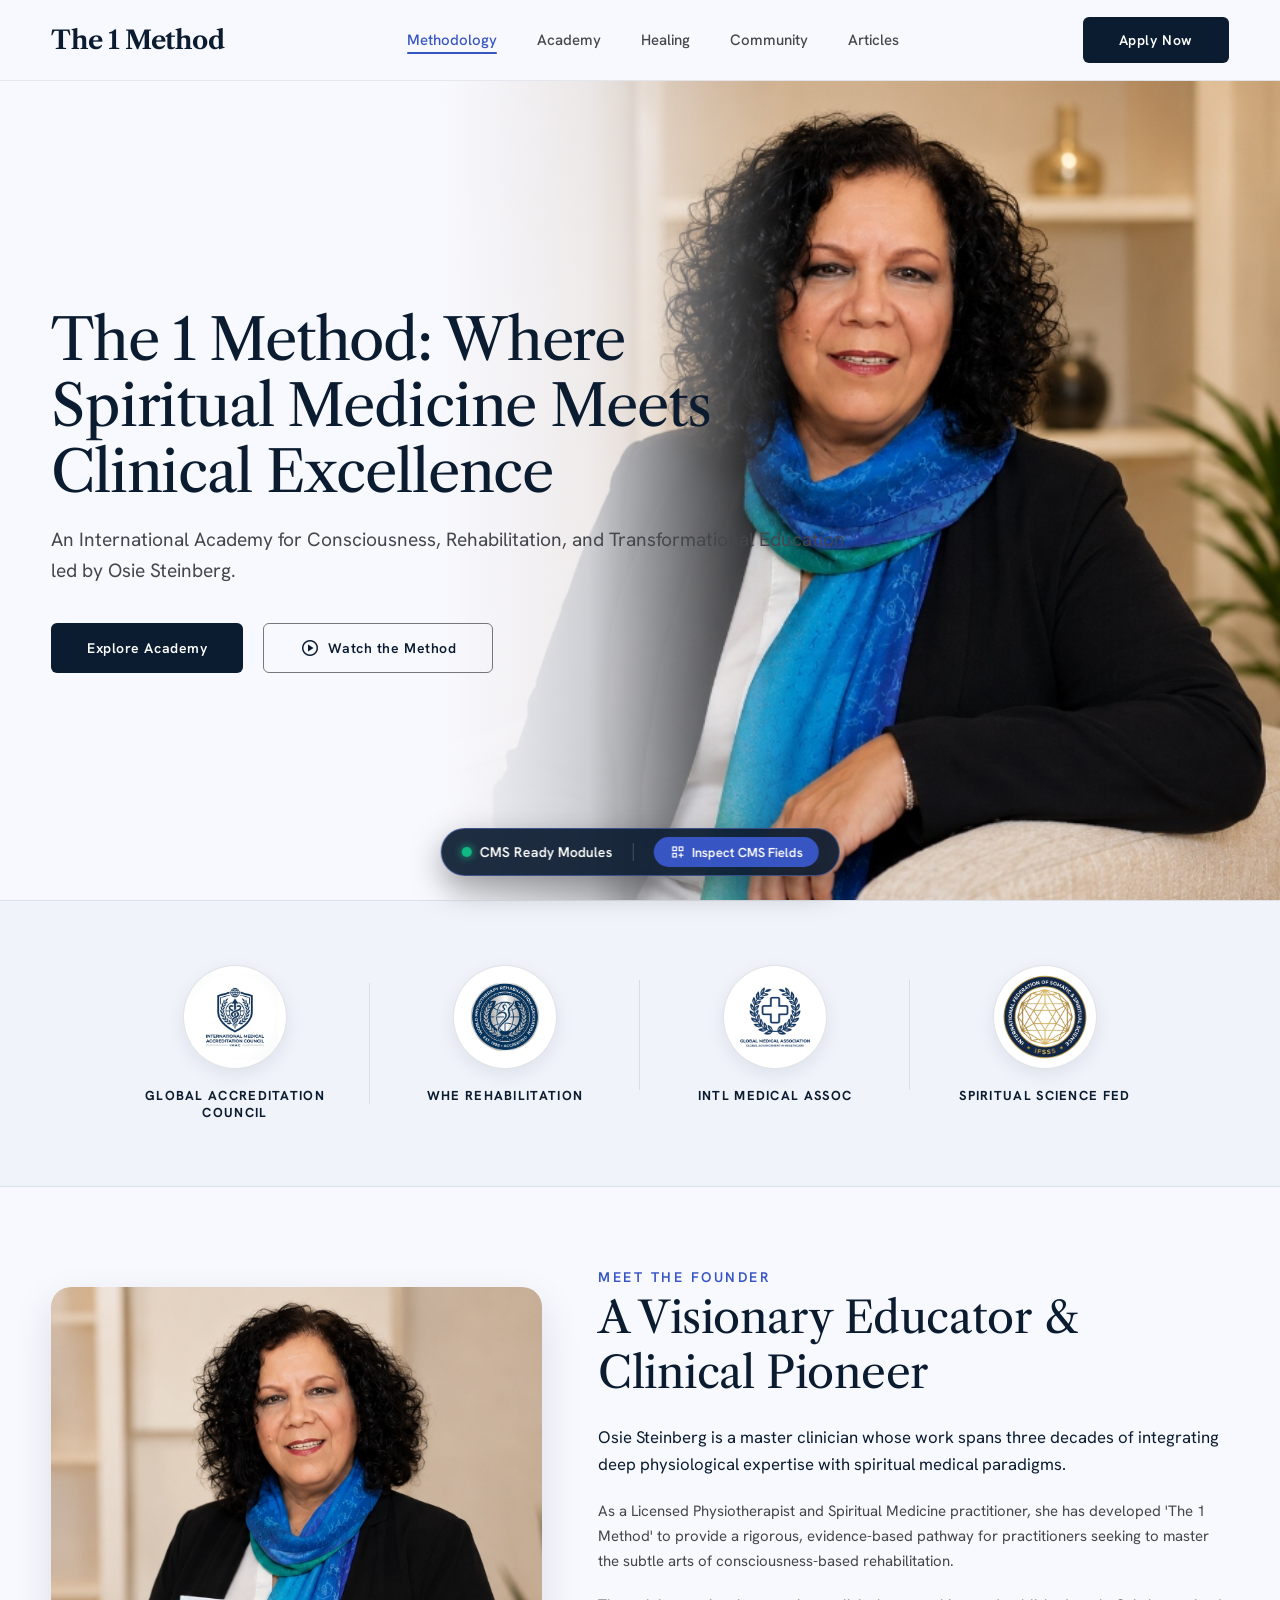
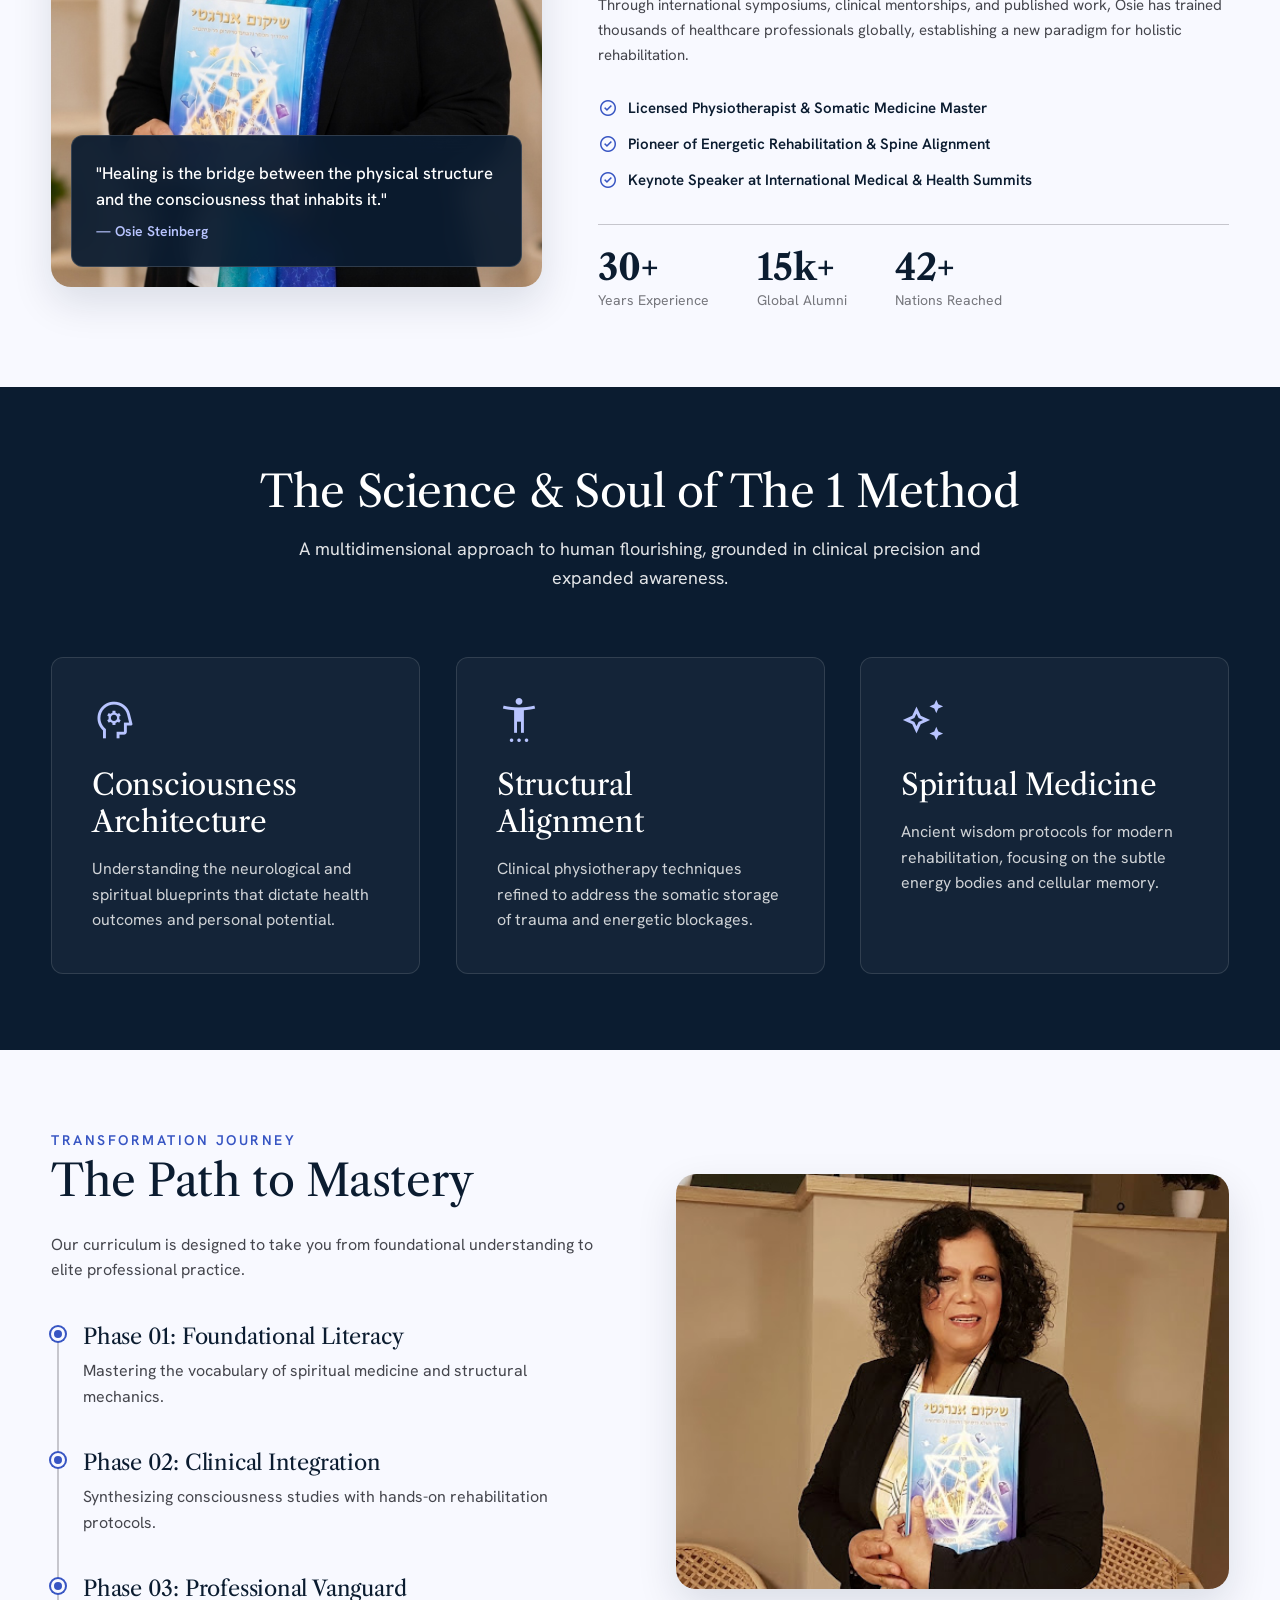
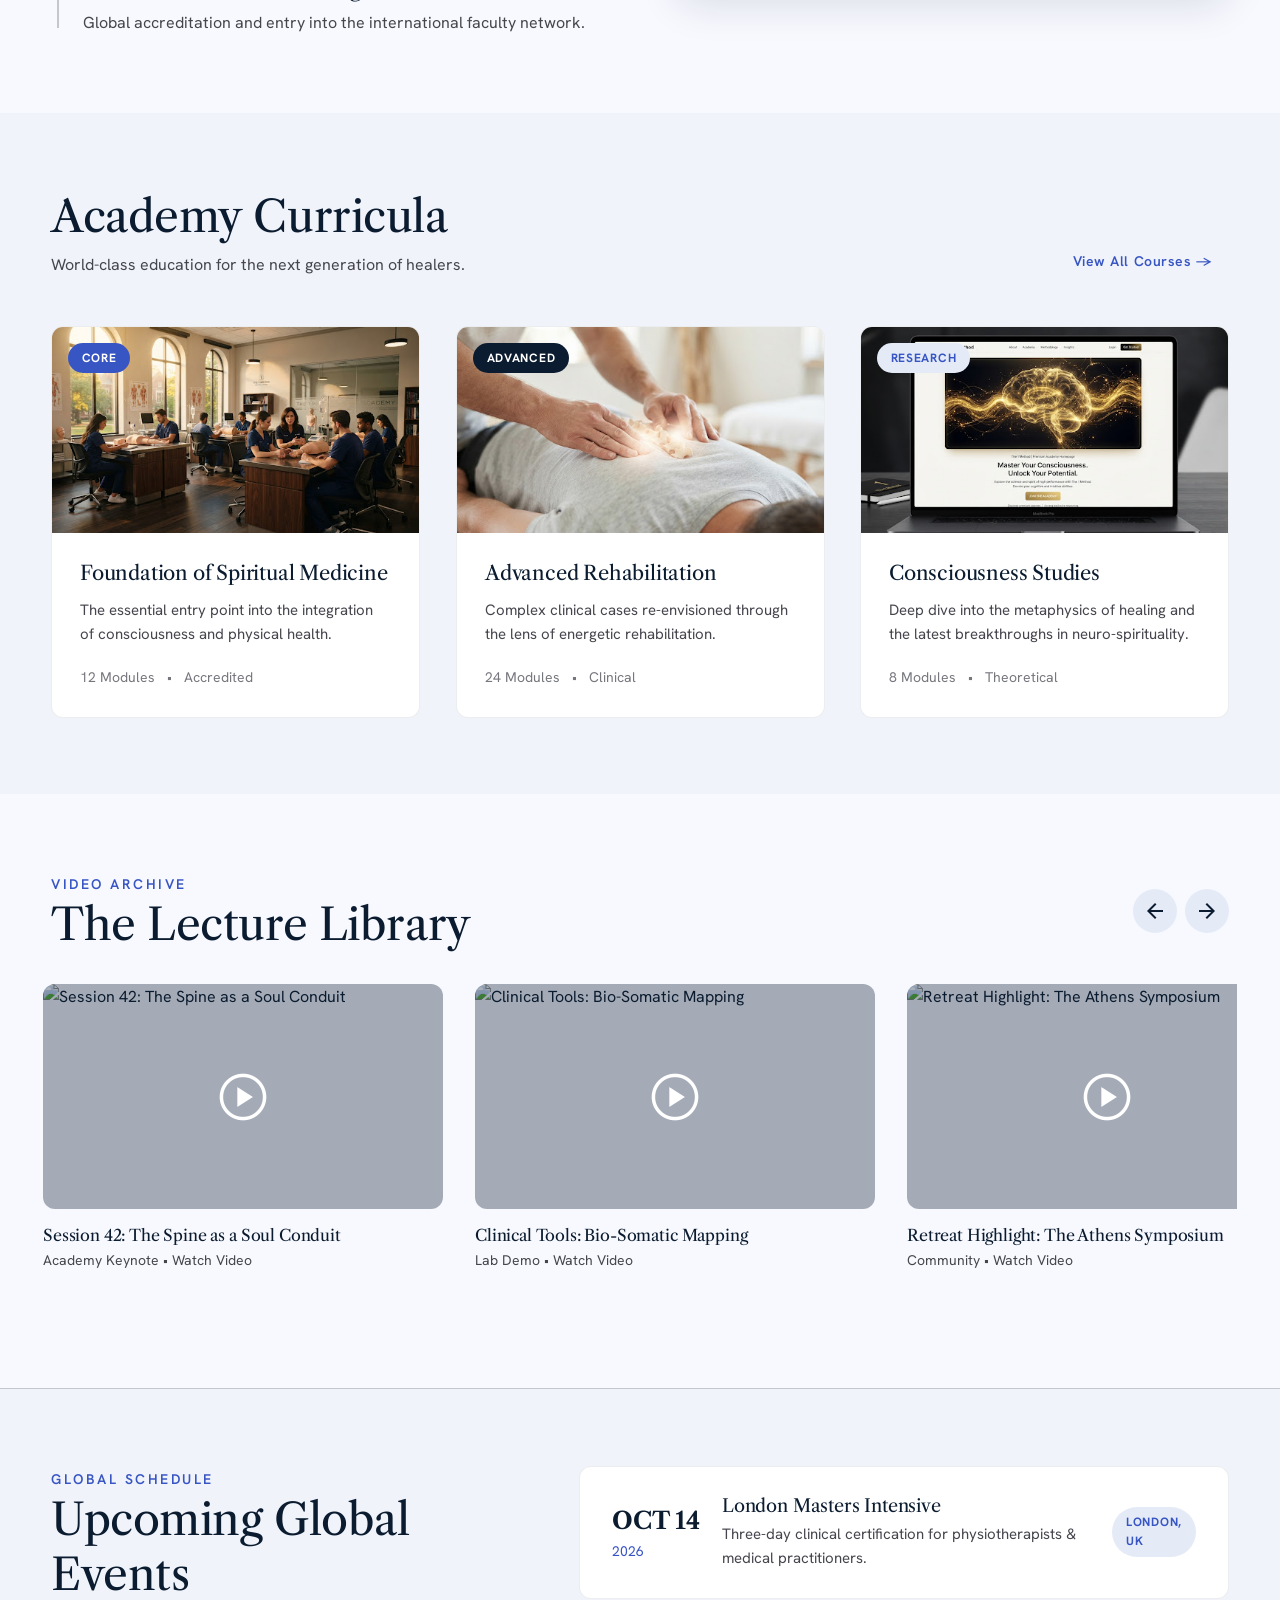
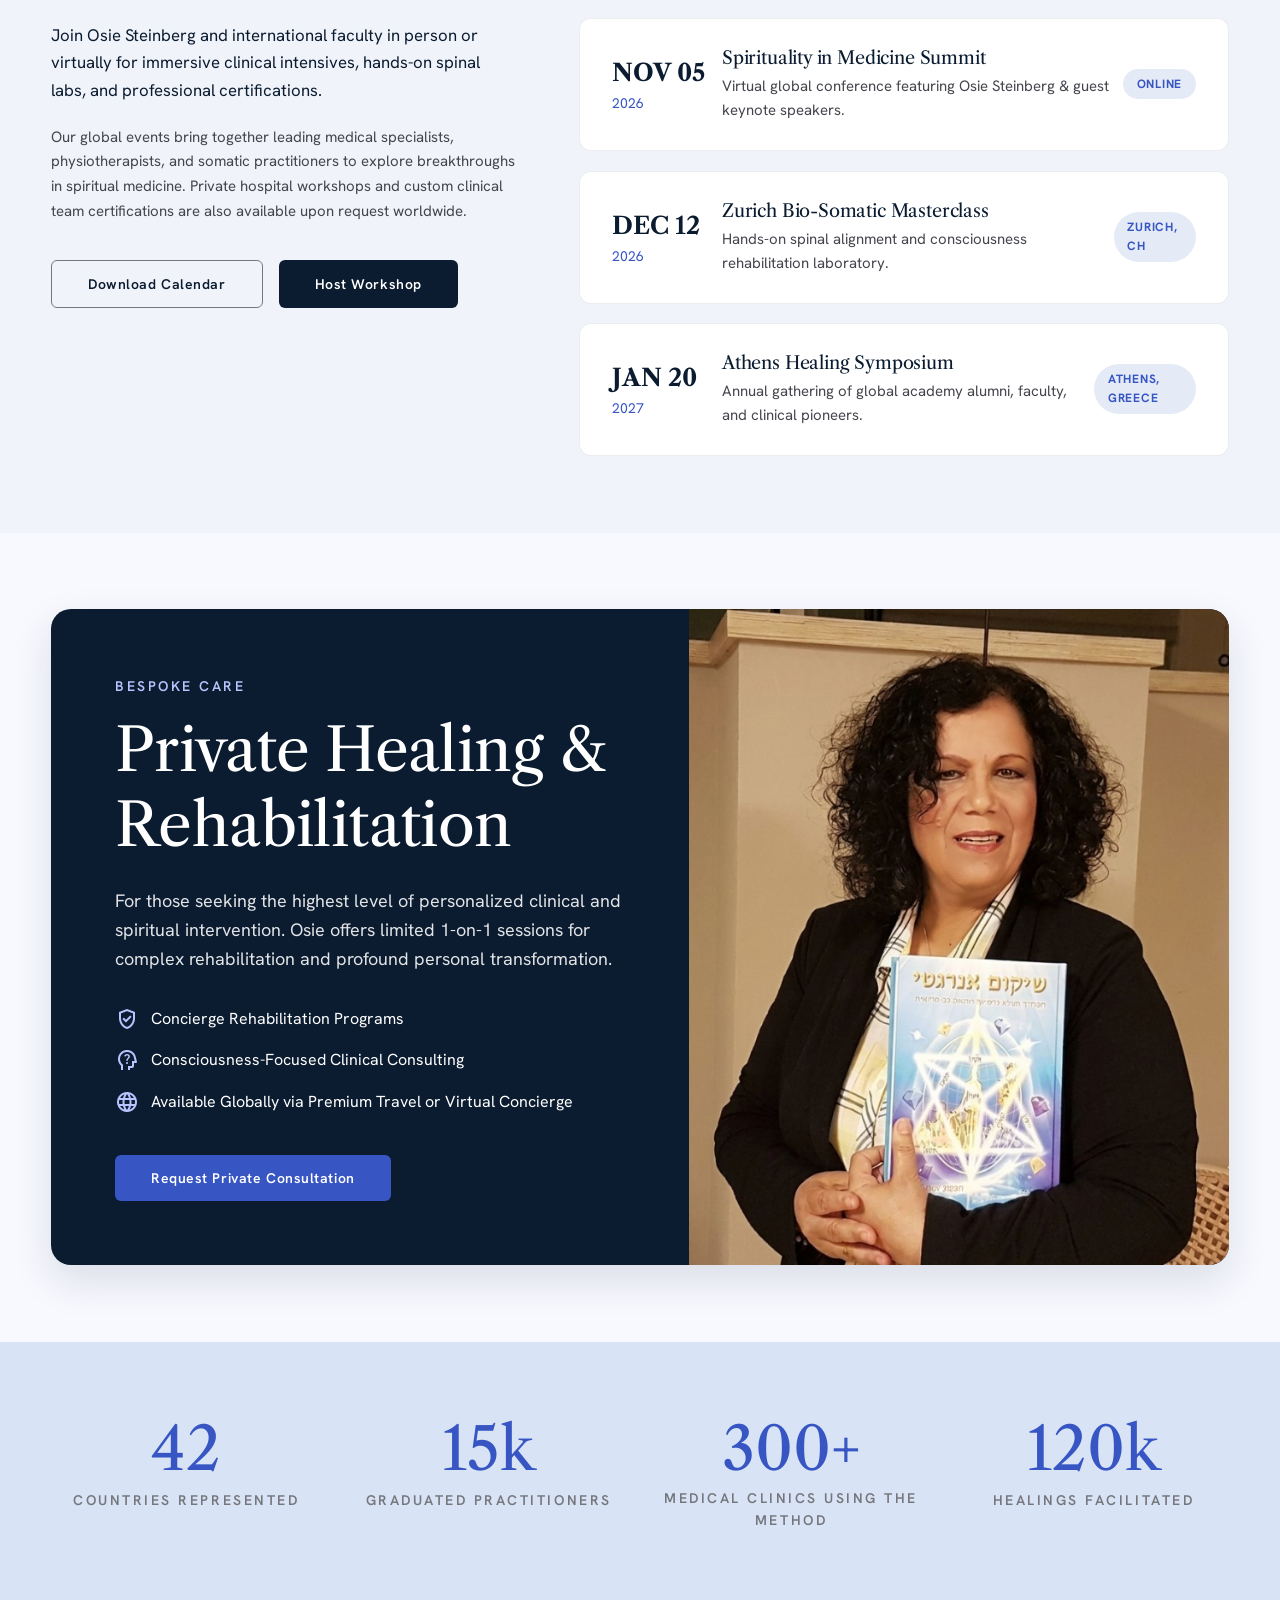
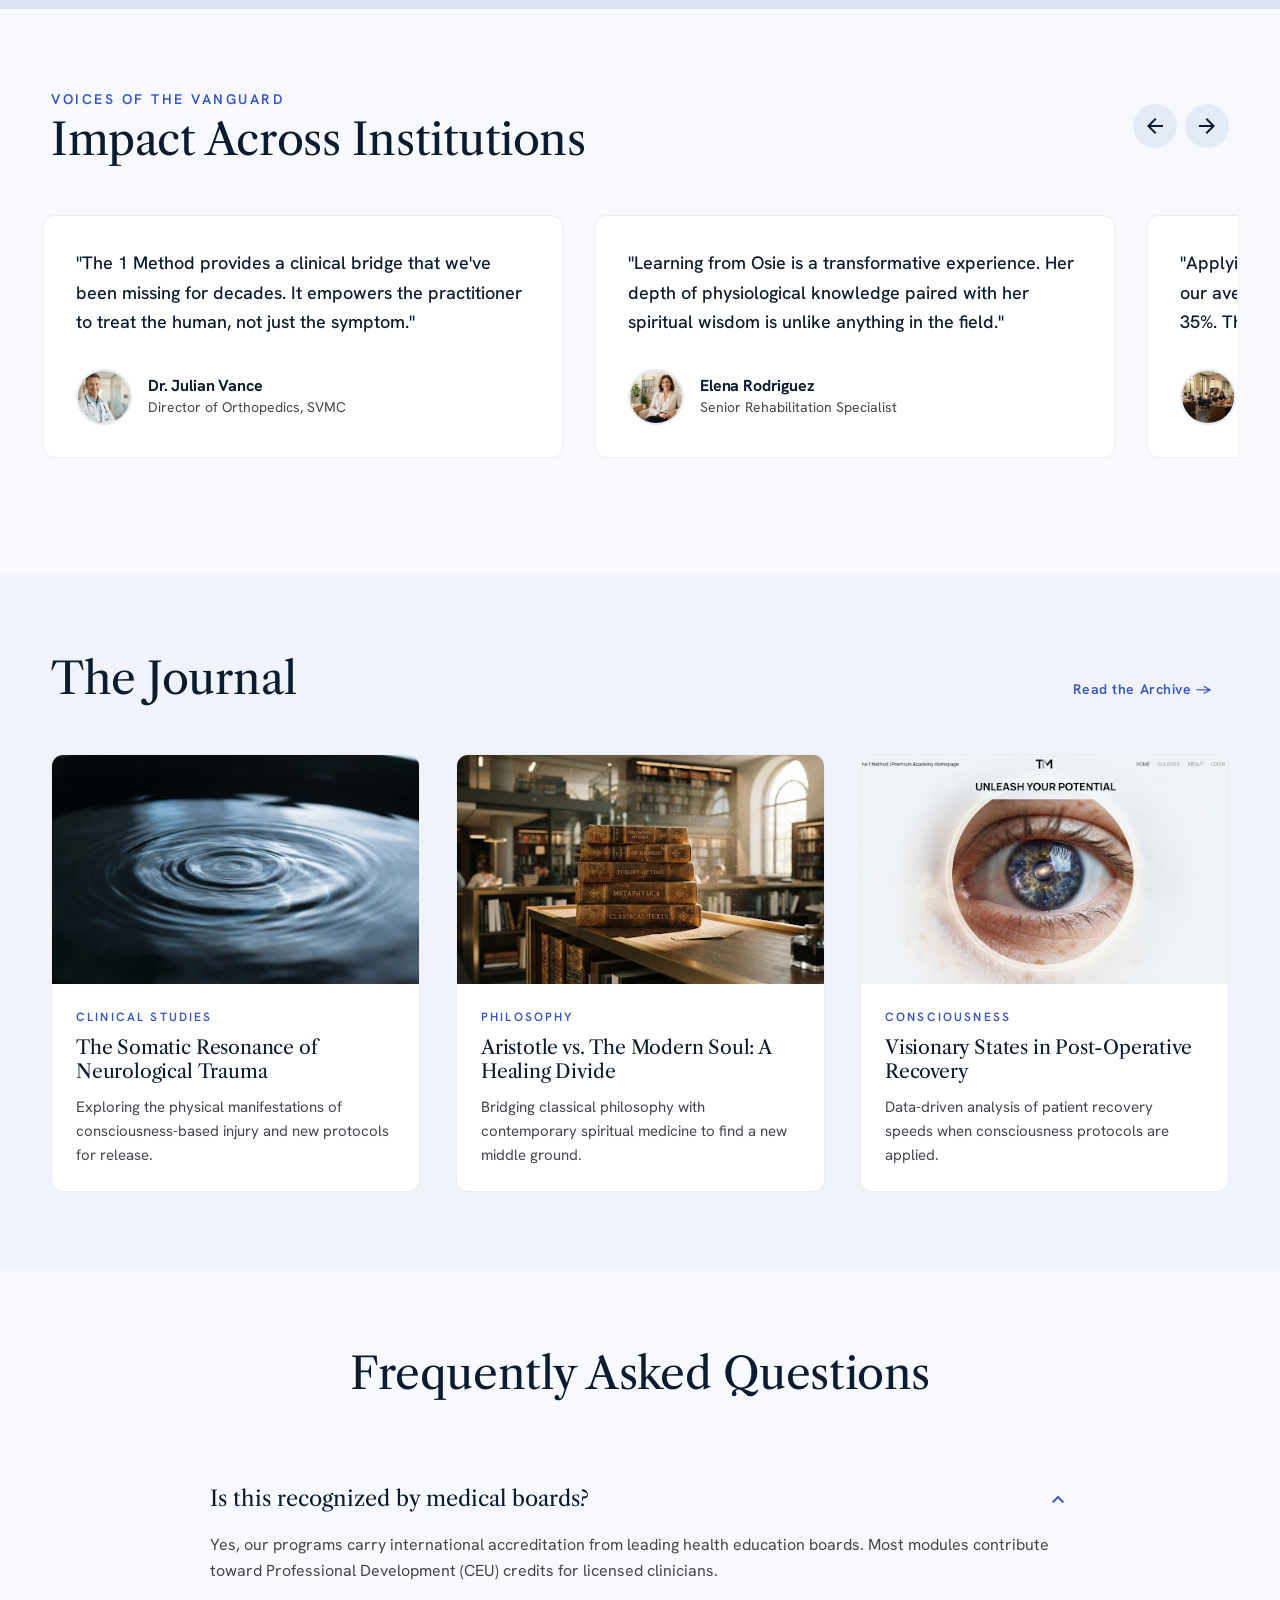
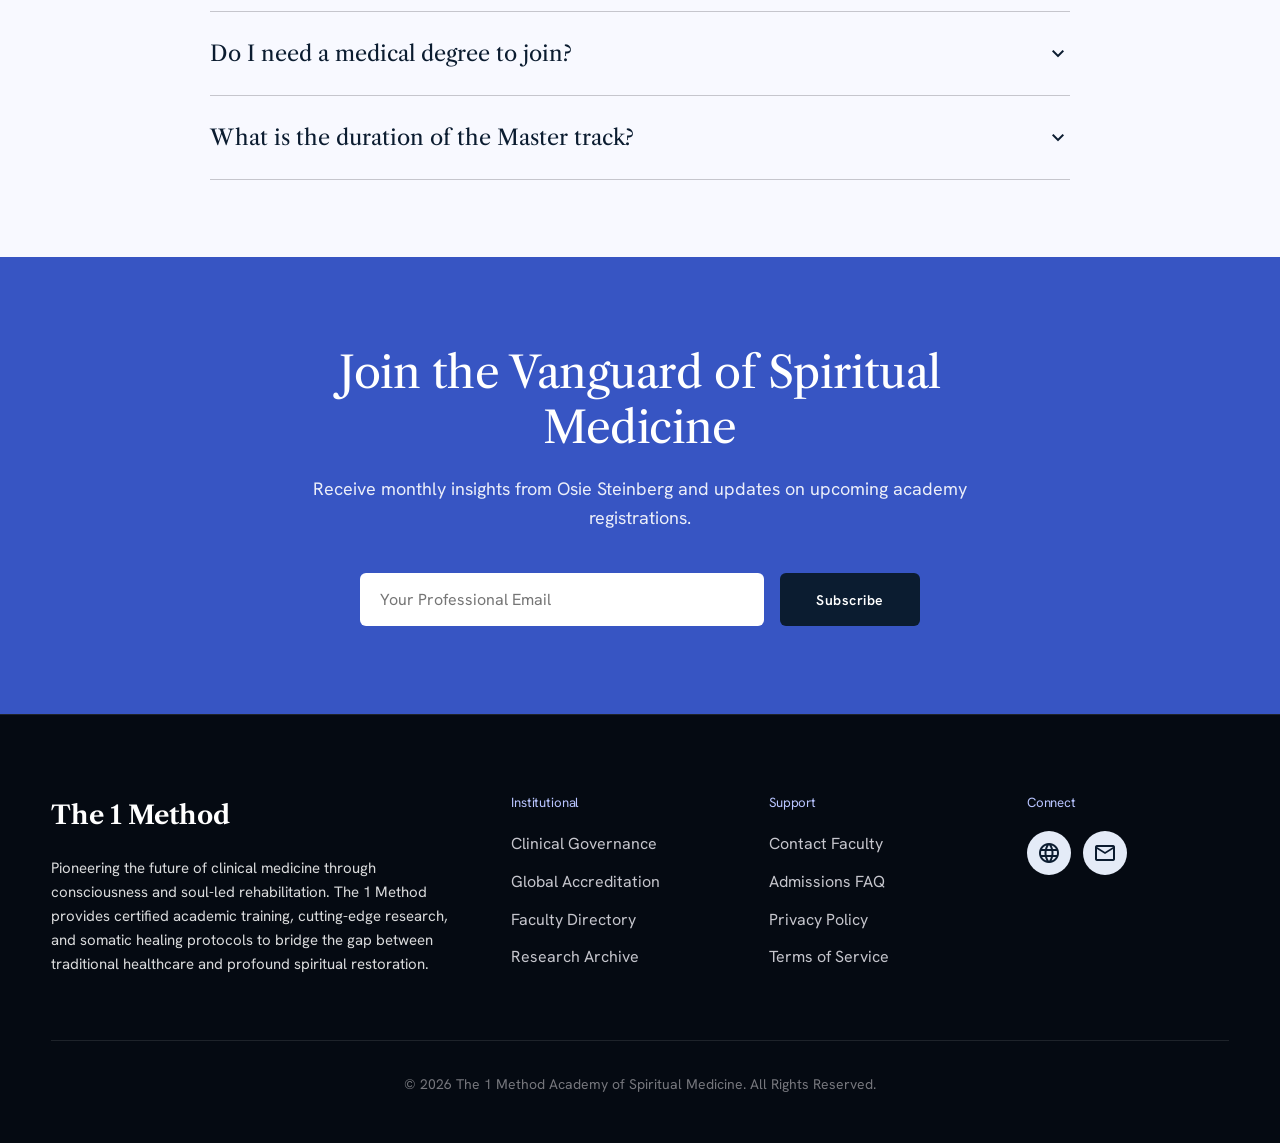
==== index.html @ 6f8702a2 "feat: implement cms inspector, modular navigation, modal interactions, and project-wide asset archit" ====
<!DOCTYPE html>
<html lang="en">
<head>
  <meta charset="UTF-8">
  <meta name="viewport" content="width=device-width, initial-scale=1.0">
  <title>The 1 Method | Academy of Spiritual Medicine</title>
  <meta name="description" content="An International Academy for Consciousness, Rehabilitation, and Transformational Education led by Osie Steinberg. Integrating spiritual medicine with clinical physiotherapy.">
  <meta name="keywords" content="Spiritual Medicine, Physiotherapy, Rehabilitation, Consciousness, Osie Steinberg, Clinical Education">

  <!-- Google Fonts & Premium Outline Icons -->
  <link rel="preconnect" href="https://fonts.googleapis.com">
  <link rel="preconnect" href="https://fonts.gstatic.com" crossorigin>
  <link href="https://fonts.googleapis.com/css2?family=Hanken+Grotesk:ital,wght@0,300..700;1,300..700&family=Libre+Caslon+Text:ital,wght@0,400;0,700;1,400&display=swap" rel="stylesheet">
  <link href="https://fonts.googleapis.com/css2?family=Material+Symbols+Outlined:wght,FILL@100..700,0..1&display=swap" rel="stylesheet">

  <!-- Custom Stylesheets -->
  <link rel="stylesheet" href="css/variables.css">
  <link rel="stylesheet" href="css/base.css">
  <link rel="stylesheet" href="css/components.css">
  <link rel="stylesheet" href="css/sections.css">
  <link rel="stylesheet" href="css/cms-inspector.css">
</head>
<body>

  <!-- ==========================================
       CMS MODULE 01: TOP NAVIGATION HEADER
  =========================================== -->
  <header data-cms-section="top-nav" class="navbar">
    <div class="container navbar-inner">
      <a href="#" class="nav-brand" data-cms-field="brand_name">The 1 Method</a>

      <ul class="nav-menu">
        <li><a href="#methodology" class="nav-link active" data-cms-field="menu_item_1">Methodology</a></li>
        <li><a href="#academy" class="nav-link" data-cms-field="menu_item_2">Academy</a></li>
        <li><a href="#healing" class="nav-link" data-cms-field="menu_item_3">Healing</a></li>
        <li><a href="#community" class="nav-link" data-cms-field="menu_item_4">Community</a></li>
        <li><a href="#journal" class="nav-link" data-cms-field="menu_item_5">Articles</a></li>
      </ul>

      <div class="nav-actions">
        <button class="btn btn-primary" data-open-modal="modal-apply" data-cms-field="nav_cta">Apply Now</button>
        <button class="mobile-toggle btn-icon" aria-label="Open Menu">
          <span class="material-symbols-outlined">menu</span>
        </button>
      </div>
    </div>
  </header>

  <!-- Mobile Navigation Drawer -->
  <div class="drawer-overlay"></div>
  <aside class="mobile-drawer">
    <div style="display:flex; justify-content:space-between; align-items:center; margin-bottom: 2rem;">
      <span class="nav-brand">The 1 Method</span>
      <button class="drawer-close btn-icon" aria-label="Close Drawer"><span class="material-symbols-outlined">close</span></button>
    </div>
    <ul style="list-style:none; display:flex; flex-direction:column; gap: 1.5rem; margin-bottom: 2rem;">
      <li><a href="#methodology" class="nav-link">Methodology</a></li>
      <li><a href="#academy" class="nav-link">Academy</a></li>
      <li><a href="#healing" class="nav-link">Healing</a></li>
      <li><a href="#community" class="nav-link">Community</a></li>
      <li><a href="#journal" class="nav-link">Articles</a></li>
    </ul>
    <button class="btn btn-primary" data-open-modal="modal-apply" style="width:100%;">Apply Now</button>
  </aside>


  <!-- ==========================================
       CMS MODULE 02: HERO SECTION
  =========================================== -->
  <section data-cms-section="hero" class="hero-section">
    <div class="hero-bg">
      <img src="assets/images/hero-bg.jpg" alt="Osie Steinberg - Founder of The 1 Method" data-cms-field="hero_image">
      <div class="hero-overlay"></div>
    </div>

    <div class="container">
      <div class="hero-content">
        <h1 class="hero-title reveal" data-cms-field="hero_headline">The 1 Method: Where Spiritual Medicine Meets Clinical Excellence</h1>
        <p class="hero-subtitle reveal delay-100" data-cms-field="hero_subheadline">An International Academy for Consciousness, Rehabilitation, and Transformational Education led by Osie Steinberg.</p>
        
        <div class="hero-actions reveal delay-200">
          <a href="#academy" class="btn btn-primary" data-cms-field="hero_cta_primary">Explore Academy</a>
          <button class="btn btn-outline" data-open-modal="modal-video" data-video-id="qUlAZJArxrw" data-video-title="The 1 Method Overview Film" data-cms-field="hero_cta_secondary">
            <span class="material-symbols-outlined" style="font-size: 20px;">play_circle</span> Watch the Method
          </button>
        </div>
      </div>
    </div>
  </section>


  <!-- ==========================================
       CMS MODULE 03: TRUST BAR (COMPACT & BOLD LOGOS)
  =========================================== -->
  <section data-cms-section="trust-bar" class="trust-bar">
    <div class="container trust-container">
      <div class="trust-grid">
        <div class="trust-item reveal">
          <div class="trust-logo-box">
            <img src="assets/images/logo-global-accreditation.png" alt="Global Accreditation Council Logo" data-cms-field="trust_logo_1">
          </div>
          <span class="trust-label" data-cms-field="trust_label_1">GLOBAL ACCREDITATION COUNCIL</span>
        </div>

        <div class="trust-item reveal delay-100">
          <div class="trust-logo-box">
            <img src="assets/images/logo-world-health.png" alt="WHE Rehabilitation Federation Logo" data-cms-field="trust_logo_2">
          </div>
          <span class="trust-label" data-cms-field="trust_label_2">WHE REHABILITATION</span>
        </div>

        <div class="trust-item reveal delay-200">
          <div class="trust-logo-box">
            <img src="assets/images/logo-medical-association.png" alt="International Medical Association Logo" data-cms-field="trust_logo_3">
          </div>
          <span class="trust-label" data-cms-field="trust_label_3">INTL MEDICAL ASSOC</span>
        </div>

        <div class="trust-item reveal delay-300">
          <div class="trust-logo-box">
            <img src="assets/images/logo-spiritual-science.png" alt="Spiritual Science Federation Logo" data-cms-field="trust_logo_4">
          </div>
          <span class="trust-label" data-cms-field="trust_label_4">SPIRITUAL SCIENCE FED</span>
        </div>
      </div>
    </div>
  </section>


  <!-- ==========================================
       CMS MODULE 04: THE FOUNDER SECTION (FULL WIDTH & BALANCED GAP)
  =========================================== -->
  <section data-cms-section="founder" id="founder" class="section">
    <div class="container">
      <div class="founder-grid">
        <div class="founder-img-wrapper reveal">
          <img src="assets/images/founder-osie.jpg" alt="Osie Steinberg - Master Clinician and Founder" data-cms-field="founder_image">
          <div class="founder-quote-box">
            <p class="founder-quote" data-cms-field="founder_quote">"Healing is the bridge between the physical structure and the consciousness that inhabits it."</p>
            <p class="founder-quote-author" data-cms-field="founder_quote_author">— Osie Steinberg</p>
          </div>
        </div>

        <div class="reveal delay-100">
          <span class="label-uppercase mb-3" data-cms-field="founder_tag">Meet the Founder</span>
          <h2 style="margin-bottom: 1.5rem;" data-cms-field="founder_headline">A Visionary Educator & Clinical Pioneer</h2>
          
          <div style="display:flex; flex-direction:column; gap: 1.25rem; margin-bottom: 1.75rem;">
            <p data-cms-field="founder_bio_1" style="font-size: 1.05rem; line-height: 1.65; color: var(--color-on-surface);">Osie Steinberg is a master clinician whose work spans three decades of integrating deep physiological expertise with spiritual medical paradigms.</p>
            <p data-cms-field="founder_bio_2" style="font-size: 0.9375rem; line-height: 1.65; color: var(--color-on-surface-variant);">As a Licensed Physiotherapist and Spiritual Medicine practitioner, she has developed 'The 1 Method' to provide a rigorous, evidence-based pathway for practitioners seeking to master the subtle arts of consciousness-based rehabilitation.</p>
            <p data-cms-field="founder_bio_3" style="font-size: 0.9375rem; line-height: 1.65; color: var(--color-on-surface-variant);">Through international symposiums, clinical mentorships, and published work, Osie has trained thousands of healthcare professionals globally, establishing a new paradigm for holistic rehabilitation.</p>
          </div>

          <ul style="list-style: none; display: flex; flex-direction: column; gap: 0.75rem; margin-bottom: 2rem; padding: 0;">
            <li style="display: flex; align-items: center; gap: 0.6rem; font-weight: 600; font-size: 0.9375rem; color: var(--color-on-surface);">
              <span class="material-symbols-outlined" style="color: var(--color-secondary); font-size: 20px;">check_circle</span>
              <span data-cms-field="cred_1">Licensed Physiotherapist & Somatic Medicine Master</span>
            </li>
            <li style="display: flex; align-items: center; gap: 0.6rem; font-weight: 600; font-size: 0.9375rem; color: var(--color-on-surface);">
              <span class="material-symbols-outlined" style="color: var(--color-secondary); font-size: 20px;">check_circle</span>
              <span data-cms-field="cred_2">Pioneer of Energetic Rehabilitation & Spine Alignment</span>
            </li>
            <li style="display: flex; align-items: center; gap: 0.6rem; font-weight: 600; font-size: 0.9375rem; color: var(--color-on-surface);">
              <span class="material-symbols-outlined" style="color: var(--color-secondary); font-size: 20px;">check_circle</span>
              <span data-cms-field="cred_3">Keynote Speaker at International Medical & Health Summits</span>
            </li>
          </ul>

          <div class="founder-stats">
            <div>
              <div class="stat-num" data-cms-field="founder_stat_1_val">30+</div>
              <div class="stat-label" data-cms-field="founder_stat_1_lbl">Years Experience</div>
            </div>
            <div>
              <div class="stat-num" data-cms-field="founder_stat_2_val">15k+</div>
              <div class="stat-label" data-cms-field="founder_stat_2_lbl">Global Alumni</div>
            </div>
            <div>
              <div class="stat-num" data-cms-field="founder_stat_3_val">42+</div>
              <div class="stat-label" data-cms-field="founder_stat_3_lbl">Nations Reached</div>
            </div>
          </div>
        </div>
      </div>
    </div>
  </section>


  <!-- ==========================================
       CMS MODULE 05: METHODOLOGY BENTO GRID
  =========================================== -->
  <section data-cms-section="methodology-bento" id="methodology" class="section bento-section">
    <div class="container">
      <div class="text-center bento-header reveal">
        <h2 data-cms-field="bento_headline">The Science & Soul of The 1 Method</h2>
        <p style="margin-top: 1rem;" data-cms-field="bento_subheadline">A multidimensional approach to human flourishing, grounded in clinical precision and expanded awareness.</p>
      </div>

      <div class="bento-grid">
        <div class="bento-card reveal delay-100">
          <span class="material-symbols-outlined bento-icon">psychology</span>
          <h3 data-cms-field="bento_card_1_title">Consciousness Architecture</h3>
          <p data-cms-field="bento_card_1_desc">Understanding the neurological and spiritual blueprints that dictate health outcomes and personal potential.</p>
        </div>

        <div class="bento-card reveal delay-200">
          <span class="material-symbols-outlined bento-icon">settings_accessibility</span>
          <h3 data-cms-field="bento_card_2_title">Structural Alignment</h3>
          <p data-cms-field="bento_card_2_desc">Clinical physiotherapy techniques refined to address the somatic storage of trauma and energetic blockages.</p>
        </div>

        <div class="bento-card reveal delay-300">
          <span class="material-symbols-outlined bento-icon">auto_awesome</span>
          <h3 data-cms-field="bento_card_3_title">Spiritual Medicine</h3>
          <p data-cms-field="bento_card_3_desc">Ancient wisdom protocols for modern rehabilitation, focusing on the subtle energy bodies and cellular memory.</p>
        </div>
      </div>
    </div>
  </section>


  <!-- ==========================================
       CMS MODULE 06: TRANSFORMATION JOURNEY
  =========================================== -->
  <section data-cms-section="transformation-path" class="section">
    <div class="container">
      <div class="timeline-grid">
        <div class="reveal">
          <span class="label-uppercase mb-3" data-cms-field="timeline_tag">Transformation Journey</span>
          <h2 style="margin-bottom: 1.5rem;" data-cms-field="timeline_headline">The Path to Mastery</h2>
          <p style="margin-bottom: 2.5rem;" data-cms-field="timeline_subheadline">Our curriculum is designed to take you from foundational understanding to elite professional practice.</p>

          <div class="timeline-list">
            <div class="timeline-item reveal delay-100">
              <div class="timeline-dot"></div>
              <h4 style="margin-bottom: 0.5rem;" data-cms-field="phase_1_title">Phase 01: Foundational Literacy</h4>
              <p data-cms-field="phase_1_desc">Mastering the vocabulary of spiritual medicine and structural mechanics.</p>
            </div>

            <div class="timeline-item reveal delay-200">
              <div class="timeline-dot"></div>
              <h4 style="margin-bottom: 0.5rem;" data-cms-field="phase_2_title">Phase 02: Clinical Integration</h4>
              <p data-cms-field="phase_2_desc">Synthesizing consciousness studies with hands-on rehabilitation protocols.</p>
            </div>

            <div class="timeline-item reveal delay-300">
              <div class="timeline-dot"></div>
              <h4 style="margin-bottom: 0.5rem;" data-cms-field="phase_3_title">Phase 03: Professional Vanguard</h4>
              <p data-cms-field="phase_3_desc">Global accreditation and entry into the international faculty network.</p>
            </div>
          </div>
        </div>

        <div class="timeline-image reveal delay-200">
          <img src="assets/images/transformation-path.jpg" alt="Academy Workshop Clinical Training" data-cms-field="timeline_image">
        </div>
      </div>
    </div>
  </section>


  <!-- ==========================================
       CMS MODULE 07: FEATURED COURSES
  =========================================== -->
  <section data-cms-section="featured-courses" id="academy" class="section" style="background-color: var(--color-surface-low);">
    <div class="container">
      <div style="display:flex; justify-content:space-between; align-items:flex-end; margin-bottom: 3rem;" class="reveal">
        <div>
          <h2 data-cms-field="courses_headline">Academy Curricula</h2>
          <p style="margin-top: 0.5rem;" data-cms-field="courses_subheadline">World-class education for the next generation of healers.</p>
        </div>
        <button class="btn btn-ghost" data-cms-field="courses_view_all">View All Courses →</button>
      </div>

      <div class="courses-grid">
        <!-- Course 1 -->
        <article class="course-card reveal delay-100">
          <div class="course-img-wrapper">
            <span class="badge badge-core course-badge" data-cms-field="course_1_badge">CORE</span>
            <img src="assets/images/course-spiritual-medicine.jpg" alt="Foundation of Spiritual Medicine Course" data-cms-field="course_1_img">
          </div>
          <div class="course-content">
            <h3 style="margin-bottom: 0.75rem; font-size: 1.25rem;" data-cms-field="course_1_title">Foundation of Spiritual Medicine</h3>
            <p style="font-size: 0.9375rem;" data-cms-field="course_1_desc">The essential entry point into the integration of consciousness and physical health.</p>
            <div class="course-meta">
              <span data-cms-field="course_1_modules">12 Modules</span> • <span data-cms-field="course_1_type">Accredited</span>
            </div>
          </div>
        </article>

        <!-- Course 2 -->
        <article class="course-card reveal delay-200">
          <div class="course-img-wrapper">
            <span class="badge badge-advanced course-badge" data-cms-field="course_2_badge">ADVANCED</span>
            <img src="assets/images/course-rehabilitation.jpg" alt="Advanced Rehabilitation Course" data-cms-field="course_2_img">
          </div>
          <div class="course-content">
            <h3 style="margin-bottom: 0.75rem; font-size: 1.25rem;" data-cms-field="course_2_title">Advanced Rehabilitation</h3>
            <p style="font-size: 0.9375rem;" data-cms-field="course_2_desc">Complex clinical cases re-envisioned through the lens of energetic rehabilitation.</p>
            <div class="course-meta">
              <span data-cms-field="course_2_modules">24 Modules</span> • <span data-cms-field="course_2_type">Clinical</span>
            </div>
          </div>
        </article>

        <!-- Course 3 -->
        <article class="course-card reveal delay-300">
          <div class="course-img-wrapper">
            <span class="badge badge-research course-badge" data-cms-field="course_3_badge">RESEARCH</span>
            <img src="assets/images/course-consciousness.jpg" alt="Consciousness Studies Course" data-cms-field="course_3_img">
          </div>
          <div class="course-content">
            <h3 style="margin-bottom: 0.75rem; font-size: 1.25rem;" data-cms-field="course_3_title">Consciousness Studies</h3>
            <p style="font-size: 0.9375rem;" data-cms-field="course_3_desc">Deep dive into the metaphysics of healing and the latest breakthroughs in neuro-spirituality.</p>
            <div class="course-meta">
              <span data-cms-field="course_3_modules">8 Modules</span> • <span data-cms-field="course_3_type">Theoretical</span>
            </div>
          </div>
        </article>
      </div>
    </div>
  </section>


  <!-- ==========================================
       CMS MODULE 08: LECTURE LIBRARY CAROUSEL (REAL YOUTUBE VIDEOS)
  =========================================== -->
  <section data-cms-section="lecture-library" class="section">
    <div class="container">
      <div style="display:flex; justify-content:space-between; align-items:center; margin-bottom: 2rem;" class="reveal">
        <div>
          <span class="label-uppercase mb-2" data-cms-field="lectures_tag">Video Archive</span>
          <h2 data-cms-field="lectures_headline">The Lecture Library</h2>
        </div>
        <div style="display:flex; gap: 0.5rem;">
          <button class="btn-icon" data-carousel-prev aria-label="Previous Lectures"><span class="material-symbols-outlined">arrow_back</span></button>
          <button class="btn-icon" data-carousel-next aria-label="Next Lectures"><span class="material-symbols-outlined">arrow_forward</span></button>
        </div>
      </div>

      <div class="carousel-track no-scrollbar">
        <!-- Lecture 1 -->
        <div class="lecture-card reveal delay-100" data-open-modal="modal-video" data-video-id="qUlAZJArxrw" data-video-title="Session 42: The Spine as a Soul Conduit">
          <div class="lecture-thumb">
            <img src="https://img.youtube.com/vi/qUlAZJArxrw/hqdefault.jpg" alt="Session 42: The Spine as a Soul Conduit" data-cms-field="lecture_1_img">
            <div class="play-icon-overlay">
              <span class="material-symbols-outlined">play_circle</span>
            </div>
          </div>
          <h4 style="font-size: 1rem; margin-bottom: 0.25rem;" data-cms-field="lecture_1_title">Session 42: The Spine as a Soul Conduit</h4>
          <p class="text-outline" style="font-size: 0.875rem;" data-cms-field="lecture_1_meta">Academy Keynote • Watch Video</p>
        </div>

        <!-- Lecture 2 -->
        <div class="lecture-card reveal delay-200" data-open-modal="modal-video" data-video-id="1Gx0lsg1OZE" data-video-title="Clinical Tools: Bio-Somatic Mapping">
          <div class="lecture-thumb">
            <img src="https://img.youtube.com/vi/1Gx0lsg1OZE/hqdefault.jpg" alt="Clinical Tools: Bio-Somatic Mapping" data-cms-field="lecture_2_img">
            <div class="play-icon-overlay">
              <span class="material-symbols-outlined">play_circle</span>
            </div>
          </div>
          <h4 style="font-size: 1rem; margin-bottom: 0.25rem;" data-cms-field="lecture_2_title">Clinical Tools: Bio-Somatic Mapping</h4>
          <p class="text-outline" style="font-size: 0.875rem;" data-cms-field="lecture_2_meta">Lab Demo • Watch Video</p>
        </div>

        <!-- Lecture 3 -->
        <div class="lecture-card reveal delay-300" data-open-modal="modal-video" data-video-id="8yzmkdinWqY" data-video-title="Retreat Highlight: The Athens Symposium">
          <div class="lecture-thumb">
            <img src="https://img.youtube.com/vi/8yzmkdinWqY/hqdefault.jpg" alt="Retreat Highlight: The Athens Symposium" data-cms-field="lecture_3_img">
            <div class="play-icon-overlay">
              <span class="material-symbols-outlined">play_circle</span>
            </div>
          </div>
          <h4 style="font-size: 1rem; margin-bottom: 0.25rem;" data-cms-field="lecture_3_title">Retreat Highlight: The Athens Symposium</h4>
          <p class="text-outline" style="font-size: 0.875rem;" data-cms-field="lecture_3_meta">Community • Watch Video</p>
        </div>

        <!-- Lecture 4 -->
        <div class="lecture-card reveal delay-100" data-open-modal="modal-video" data-video-id="RUCQRYH_luE" data-video-title="Consciousness & Cellular Rehabilitation">
          <div class="lecture-thumb">
            <img src="https://img.youtube.com/vi/RUCQRYH_luE/hqdefault.jpg" alt="Consciousness & Cellular Rehabilitation" data-cms-field="lecture_4_img">
            <div class="play-icon-overlay">
              <span class="material-symbols-outlined">play_circle</span>
            </div>
          </div>
          <h4 style="font-size: 1rem; margin-bottom: 0.25rem;" data-cms-field="lecture_4_title">Consciousness & Cellular Rehabilitation</h4>
          <p class="text-outline" style="font-size: 0.875rem;" data-cms-field="lecture_4_meta">Research Panel • Watch Video</p>
        </div>

        <!-- Lecture 5 -->
        <div class="lecture-card reveal delay-200" data-open-modal="modal-video" data-video-id="sWI-H4Zj3M0" data-video-title="Somatic Release in Post-Trauma Recovery">
          <div class="lecture-thumb">
            <img src="https://img.youtube.com/vi/sWI-H4Zj3M0/hqdefault.jpg" alt="Somatic Release in Post-Trauma Recovery" data-cms-field="lecture_5_img">
            <div class="play-icon-overlay">
              <span class="material-symbols-outlined">play_circle</span>
            </div>
          </div>
          <h4 style="font-size: 1rem; margin-bottom: 0.25rem;" data-cms-field="lecture_5_title">Somatic Release in Post-Trauma Recovery</h4>
          <p class="text-outline" style="font-size: 0.875rem;" data-cms-field="lecture_5_meta">Case Study • Watch Video</p>
        </div>

        <!-- Lecture 6 -->
        <div class="lecture-card reveal delay-300" data-open-modal="modal-video" data-video-id="znNMlbna8ZY" data-video-title="Energetic Integration in Physiotherapy">
          <div class="lecture-thumb">
            <img src="https://img.youtube.com/vi/znNMlbna8ZY/hqdefault.jpg" alt="Energetic Integration in Physiotherapy" data-cms-field="lecture_6_img">
            <div class="play-icon-overlay">
              <span class="material-symbols-outlined">play_circle</span>
            </div>
          </div>
          <h4 style="font-size: 1rem; margin-bottom: 0.25rem;" data-cms-field="lecture_6_title">Energetic Integration in Physiotherapy</h4>
          <p class="text-outline" style="font-size: 0.875rem;" data-cms-field="lecture_6_meta">Masterclass • Watch Video</p>
        </div>
      </div>
    </div>
  </section>


  <!-- ==========================================
       CMS MODULE 09: UPCOMING GLOBAL EVENTS
  =========================================== -->
  <section data-cms-section="upcoming-events" class="section" style="border-top: 1px solid var(--color-outline-variant); background-color: var(--color-surface-low);">
    <div class="container">
      <div class="events-grid">
        <div class="reveal">
          <span class="label-uppercase mb-3" data-cms-field="events_tag">Global Schedule</span>
          <h2 style="margin-bottom: 1.25rem;" data-cms-field="events_headline">Upcoming Global Events</h2>
          <p style="margin-bottom: 1.25rem; font-size: 1.05rem; line-height: 1.65; color: var(--color-on-surface);" data-cms-field="events_subheadline">Join Osie Steinberg and international faculty in person or virtually for immersive clinical intensives, hands-on spinal labs, and professional certifications.</p>

          <p style="margin-bottom: 2.25rem; font-size: 0.9375rem; line-height: 1.65; color: var(--color-on-surface-variant);" data-cms-field="events_paragraph">Our global events bring together leading medical specialists, physiotherapists, and somatic practitioners to explore breakthroughs in spiritual medicine. Private hospital workshops and custom clinical team certifications are also available upon request worldwide.</p>

          <div style="display:flex; gap: 1rem; flex-wrap: wrap;">
            <button class="btn btn-outline" data-cms-field="events_cta">Download Calendar</button>
            <button class="btn btn-primary" data-open-modal="modal-apply" data-cms-field="events_cta_host">Host Workshop</button>
          </div>
        </div>

        <div class="events-list">
          <!-- Event 1 -->
          <div class="event-row reveal delay-100">
            <div>
              <div class="event-date" data-cms-field="event_1_date">OCT 14</div>
              <div class="event-year" data-cms-field="event_1_year">2026</div>
            </div>
            <div>
              <h4 style="font-size: 1.125rem; margin-bottom: 0.25rem;" data-cms-field="event_1_title">London Masters Intensive</h4>
              <p style="font-size: 0.9375rem;" data-cms-field="event_1_desc">Three-day clinical certification for physiotherapists & medical practitioners.</p>
            </div>
            <div>
              <span class="badge badge-research" data-cms-field="event_1_location">London, UK</span>
            </div>
          </div>

          <!-- Event 2 -->
          <div class="event-row reveal delay-200">
            <div>
              <div class="event-date" data-cms-field="event_2_date">NOV 05</div>
              <div class="event-year" data-cms-field="event_2_year">2026</div>
            </div>
            <div>
              <h4 style="font-size: 1.125rem; margin-bottom: 0.25rem;" data-cms-field="event_2_title">Spirituality in Medicine Summit</h4>
              <p style="font-size: 0.9375rem;" data-cms-field="event_2_desc">Virtual global conference featuring Osie Steinberg & guest keynote speakers.</p>
            </div>
            <div>
              <span class="badge badge-research" data-cms-field="event_2_location">Online</span>
            </div>
          </div>

          <!-- Event 3 -->
          <div class="event-row reveal delay-300">
            <div>
              <div class="event-date" data-cms-field="event_3_date">DEC 12</div>
              <div class="event-year" data-cms-field="event_3_year">2026</div>
            </div>
            <div>
              <h4 style="font-size: 1.125rem; margin-bottom: 0.25rem;" data-cms-field="event_3_title">Zurich Bio-Somatic Masterclass</h4>
              <p style="font-size: 0.9375rem;" data-cms-field="event_3_desc">Hands-on spinal alignment and consciousness rehabilitation laboratory.</p>
            </div>
            <div>
              <span class="badge badge-research" data-cms-field="event_3_location">Zurich, CH</span>
            </div>
          </div>

          <!-- Event 4 -->
          <div class="event-row reveal delay-400">
            <div>
              <div class="event-date" data-cms-field="event_4_date">JAN 20</div>
              <div class="event-year" data-cms-field="event_4_year">2027</div>
            </div>
            <div>
              <h4 style="font-size: 1.125rem; margin-bottom: 0.25rem;" data-cms-field="event_4_title">Athens Healing Symposium</h4>
              <p style="font-size: 0.9375rem;" data-cms-field="event_4_desc">Annual gathering of global academy alumni, faculty, and clinical pioneers.</p>
            </div>
            <div>
              <span class="badge badge-research" data-cms-field="event_4_location">Athens, Greece</span>
            </div>
          </div>
        </div>
      </div>
    </div>
  </section>


  <!-- ==========================================
       CMS MODULE 10: PRIVATE HEALING BANNER
  =========================================== -->
  <section data-cms-section="private-healing" id="healing" class="section healing-banner-section">
    <div class="container">
      <div class="healing-banner reveal">
        <div class="healing-banner-content">
          <span class="label-uppercase" style="color: var(--color-secondary-dim); margin-bottom: 1rem;" data-cms-field="healing_tag">Bespoke Care</span>
          <h2 style="font-size: var(--text-display-lg); margin-bottom: 1.5rem;" data-cms-field="healing_headline">Private Healing & Rehabilitation</h2>
          <p style="color: rgba(255,255,255,0.88); margin-bottom: 2rem; font-size: 1.125rem;" data-cms-field="healing_desc">For those seeking the highest level of personalized clinical and spiritual intervention. Osie offers limited 1-on-1 sessions for complex rehabilitation and profound personal transformation.</p>

          <ul style="list-style:none; display:flex; flex-direction:column; gap: 1rem; margin-bottom: 2.5rem;">
            <li style="display:flex; align-items:center; gap: 0.75rem;"><span class="material-symbols-outlined" style="color: var(--color-secondary-dim);">verified_user</span> Concierge Rehabilitation Programs</li>
            <li style="display:flex; align-items:center; gap: 0.75rem;"><span class="material-symbols-outlined" style="color: var(--color-secondary-dim);">psychology_alt</span> Consciousness-Focused Clinical Consulting</li>
            <li style="display:flex; align-items:center; gap: 0.75rem;"><span class="material-symbols-outlined" style="color: var(--color-secondary-dim);">language</span> Available Globally via Premium Travel or Virtual Concierge</li>
          </ul>

          <button class="btn btn-secondary" data-open-modal="modal-apply" data-cms-field="healing_cta">Request Private Consultation</button>
        </div>

        <div class="healing-banner-img">
          <img src="assets/images/private-healing.jpg" alt="Osie Steinberg Private Consultation" data-cms-field="healing_bg_img">
        </div>
      </div>
    </div>
  </section>


  <!-- ==========================================
       CMS MODULE 11: GLOBAL STATS COUNTER
  =========================================== -->
  <section data-cms-section="stats-counter" id="community" class="section" style="background-color: var(--color-surface-high);">
    <div class="container">
      <div class="stats-grid reveal">
        <div>
          <div class="stat-card-num" data-cms-field="stat_1_val">42</div>
          <p class="label-uppercase" style="color: var(--color-outline);" data-cms-field="stat_1_lbl">Countries Represented</p>
        </div>
        <div>
          <div class="stat-card-num" data-cms-field="stat_2_val">15k</div>
          <p class="label-uppercase" style="color: var(--color-outline);" data-cms-field="stat_2_lbl">Graduated Practitioners</p>
        </div>
        <div>
          <div class="stat-card-num" data-cms-field="stat_3_val">300+</div>
          <p class="label-uppercase" style="color: var(--color-outline);" data-cms-field="stat_3_lbl">Medical Clinics Using The Method</p>
        </div>
        <div>
          <div class="stat-card-num" data-cms-field="stat_4_val">120k</div>
          <p class="label-uppercase" style="color: var(--color-outline);" data-cms-field="stat_4_lbl">Healings Facilitated</p>
        </div>
      </div>
    </div>
  </section>


  <!-- ==========================================
       CMS MODULE 12: TESTIMONIALS CAROUSEL
  =========================================== -->
  <section data-cms-section="testimonials" class="section">
    <div class="container">
      <div style="display:flex; justify-content:space-between; align-items:center; margin-bottom: 3rem;" class="reveal">
        <div>
          <span class="label-uppercase mb-2" data-cms-field="testimonials_tag">Voices of the Vanguard</span>
          <h2 data-cms-field="testimonials_headline">Impact Across Institutions</h2>
        </div>
        <div style="display:flex; gap: 0.5rem;">
          <button class="btn-icon" data-testimonials-prev aria-label="Previous Testimonials"><span class="material-symbols-outlined">arrow_back</span></button>
          <button class="btn-icon" data-testimonials-next aria-label="Next Testimonials"><span class="material-symbols-outlined">arrow_forward</span></button>
        </div>
      </div>

      <div class="testimonials-carousel-track no-scrollbar">
        <!-- Testimonial 1 -->
        <div class="testimonial-card card card-hover reveal delay-100">
          <p class="testimonial-quote" data-cms-field="testimonial_1_quote">"The 1 Method provides a clinical bridge that we've been missing for decades. It empowers the practitioner to treat the human, not just the symptom."</p>
          <div style="display:flex; align-items:center; gap: 1rem; margin-top: auto;">
            <div class="testimonial-avatar">
              <img src="assets/images/avatar-dr-julian.jpg" alt="Dr. Julian Vance" data-cms-field="testimonial_1_avatar">
            </div>
            <div>
              <h4 style="font-size: 1rem; font-family: var(--font-sans); font-weight: 700;" data-cms-field="testimonial_1_name">Dr. Julian Vance</h4>
              <p style="font-size: 0.875rem;" data-cms-field="testimonial_1_role">Director of Orthopedics, SVMC</p>
            </div>
          </div>
        </div>

        <!-- Testimonial 2 -->
        <div class="testimonial-card card card-hover reveal delay-200">
          <p class="testimonial-quote" data-cms-field="testimonial_2_quote">"Learning from Osie is a transformative experience. Her depth of physiological knowledge paired with her spiritual wisdom is unlike anything in the field."</p>
          <div style="display:flex; align-items:center; gap: 1rem; margin-top: auto;">
            <div class="testimonial-avatar">
              <img src="assets/images/avatar-elena.jpg" alt="Elena Rodriguez" data-cms-field="testimonial_2_avatar">
            </div>
            <div>
              <h4 style="font-size: 1rem; font-family: var(--font-sans); font-weight: 700;" data-cms-field="testimonial_2_name">Elena Rodriguez</h4>
              <p style="font-size: 0.875rem;" data-cms-field="testimonial_2_role">Senior Rehabilitation Specialist</p>
            </div>
          </div>
        </div>

        <!-- Testimonial 3 -->
        <div class="testimonial-card card card-hover reveal delay-300">
          <p class="testimonial-quote" data-cms-field="testimonial_3_quote">"Applying consciousness-based structural alignment cut our average post-operative recovery timelines by over 35%. The clinical results speak for themselves."</p>
          <div style="display:flex; align-items:center; gap: 1rem; margin-top: auto;">
            <div class="testimonial-avatar">
              <img src="assets/images/course-spiritual-medicine.jpg" alt="Dr. Michael Thorne" data-cms-field="testimonial_3_avatar">
            </div>
            <div>
              <h4 style="font-size: 1rem; font-family: var(--font-sans); font-weight: 700;" data-cms-field="testimonial_3_name">Dr. Michael Thorne</h4>
              <p style="font-size: 0.875rem;" data-cms-field="testimonial_3_role">Chief of Neurological Rehabilitation</p>
            </div>
          </div>
        </div>

        <!-- Testimonial 4 -->
        <div class="testimonial-card card card-hover reveal delay-400">
          <p class="testimonial-quote" data-cms-field="testimonial_4_quote">"Osie Steinberg has created a global benchmark for integrative health education. Our entire clinical team is certified in The 1 Method."</p>
          <div style="display:flex; align-items:center; gap: 1rem; margin-top: auto;">
            <div class="testimonial-avatar">
              <img src="assets/images/lecture-spine.jpg" alt="Prof. Sofia Al-Mansoor" data-cms-field="testimonial_4_avatar">
            </div>
            <div>
              <h4 style="font-size: 1rem; font-family: var(--font-sans); font-weight: 700;" data-cms-field="testimonial_4_name">Prof. Sofia Al-Mansoor</h4>
              <p style="font-size: 0.875rem;" data-cms-field="testimonial_4_role">Chair of Somatic Medicine, Zurich</p>
            </div>
          </div>
        </div>

        <!-- Testimonial 5 -->
        <div class="testimonial-card card card-hover reveal delay-100">
          <p class="testimonial-quote" data-cms-field="testimonial_5_quote">"The integration of energetic principles with physical therapy gives us unprecedented breakthroughs in patients who had given up on recovery."</p>
          <div style="display:flex; align-items:center; gap: 1rem; margin-top: auto;">
            <div class="testimonial-avatar">
              <img src="assets/images/lecture-retreat.jpg" alt="Marcus Sterling PT" data-cms-field="testimonial_5_avatar">
            </div>
            <div>
              <h4 style="font-size: 1rem; font-family: var(--font-sans); font-weight: 700;" data-cms-field="testimonial_5_name">Marcus Sterling PT</h4>
              <p style="font-size: 0.875rem;" data-cms-field="testimonial_5_role">Lead Physical Therapist, Vanguard Spine</p>
            </div>
          </div>
        </div>
      </div>
    </div>
  </section>


  <!-- ==========================================
       CMS MODULE 13: JOURNAL ARTICLES
  =========================================== -->
  <section data-cms-section="journal-articles" id="journal" class="section" style="background-color: var(--color-surface-low);">
    <div class="container">
      <div style="display:flex; justify-content:space-between; align-items:flex-end; margin-bottom: 3rem;" class="reveal">
        <h2 data-cms-field="journal_headline">The Journal</h2>
        <button class="btn btn-ghost" data-cms-field="journal_view_all">Read the Archive →</button>
      </div>

      <div class="journal-grid">
        <article class="journal-card reveal delay-100">
          <div class="journal-img-wrapper">
            <img src="assets/images/article-somatic-resonance.jpg" alt="The Somatic Resonance Article" data-cms-field="article_1_img">
          </div>
          <div class="journal-content">
            <span class="label-uppercase" style="font-size: 0.75rem; margin-bottom: 0.5rem;" data-cms-field="article_1_tag">CLINICAL STUDIES</span>
            <h3 style="font-size: 1.2rem; margin-bottom: 0.75rem;" data-cms-field="article_1_title">The Somatic Resonance of Neurological Trauma</h3>
            <p style="font-size: 0.9375rem;" data-cms-field="article_1_desc">Exploring the physical manifestations of consciousness-based injury and new protocols for release.</p>
          </div>
        </article>

        <article class="journal-card reveal delay-200">
          <div class="journal-img-wrapper">
            <img src="assets/images/article-aristotle.jpg" alt="Aristotle vs. The Modern Soul Article" data-cms-field="article_2_img">
          </div>
          <div class="journal-content">
            <span class="label-uppercase" style="font-size: 0.75rem; margin-bottom: 0.5rem;" data-cms-field="article_2_tag">PHILOSOPHY</span>
            <h3 style="font-size: 1.2rem; margin-bottom: 0.75rem;" data-cms-field="article_2_title">Aristotle vs. The Modern Soul: A Healing Divide</h3>
            <p style="font-size: 0.9375rem;" data-cms-field="article_2_desc">Bridging classical philosophy with contemporary spiritual medicine to find a new middle ground.</p>
          </div>
        </article>

        <article class="journal-card reveal delay-300">
          <div class="journal-img-wrapper">
            <img src="assets/images/article-visionary-states.jpg" alt="Visionary States Article" data-cms-field="article_3_img">
          </div>
          <div class="journal-content">
            <span class="label-uppercase" style="font-size: 0.75rem; margin-bottom: 0.5rem;" data-cms-field="article_3_tag">CONSCIOUSNESS</span>
            <h3 style="font-size: 1.2rem; margin-bottom: 0.75rem;" data-cms-field="article_3_title">Visionary States in Post-Operative Recovery</h3>
            <p style="font-size: 0.9375rem;" data-cms-field="article_3_desc">Data-driven analysis of patient recovery speeds when consciousness protocols are applied.</p>
          </div>
        </article>
      </div>
    </div>
  </section>


  <!-- ==========================================
       CMS MODULE 14: FAQ ACCORDION
  =========================================== -->
  <section data-cms-section="faq-accordion" class="section">
    <div class="container">
      <div class="faq-container">
        <h2 class="faq-title reveal" data-cms-field="faq_headline">Frequently Asked Questions</h2>

        <div class="reveal delay-100">
          <div class="accordion-item active">
            <button class="accordion-header" aria-expanded="true">
              <span data-cms-field="faq_1_q">Is this recognized by medical boards?</span>
              <span class="material-symbols-outlined accordion-icon">expand_more</span>
            </button>
            <div class="accordion-content">
              <p data-cms-field="faq_1_a">Yes, our programs carry international accreditation from leading health education boards. Most modules contribute toward Professional Development (CEU) credits for licensed clinicians.</p>
            </div>
          </div>

          <div class="accordion-item">
            <button class="accordion-header" aria-expanded="false">
              <span data-cms-field="faq_2_q">Do I need a medical degree to join?</span>
              <span class="material-symbols-outlined accordion-icon">expand_more</span>
            </button>
            <div class="accordion-content">
              <p data-cms-field="faq_2_a">While many of our students are clinical professionals, we offer 'Foundational' tracks open to dedicated practitioners from all backgrounds who meet our admission criteria.</p>
            </div>
          </div>

          <div class="accordion-item">
            <button class="accordion-header" aria-expanded="false">
              <span data-cms-field="faq_3_q">What is the duration of the Master track?</span>
              <span class="material-symbols-outlined accordion-icon">expand_more</span>
            </button>
            <div class="accordion-content">
              <p data-cms-field="faq_3_a">The full transformation journey typically takes 18 to 24 months, including clinical practice hours and a final supervised thesis project.</p>
            </div>
          </div>
        </div>
      </div>
    </div>
  </section>


  <!-- ==========================================
       CMS MODULE 15: NEWSLETTER CTA
  =========================================== -->
  <section data-cms-section="newsletter-cta" class="section newsletter-section">
    <div class="container">
      <div class="newsletter-card">
        <h2 class="reveal" data-cms-field="newsletter_headline">Join the Vanguard of Spiritual Medicine</h2>
        <p class="reveal delay-100" data-cms-field="newsletter_desc">Receive monthly insights from Osie Steinberg and updates on upcoming academy registrations.</p>
        
        <form class="newsletter-form reveal delay-200" onsubmit="event.preventDefault(); alert('Subscribed to newsletter!');">
          <input type="email" placeholder="Your Professional Email" required class="form-input" data-cms-field="newsletter_placeholder">
          <button type="submit" class="btn btn-primary" data-cms-field="newsletter_button">Subscribe</button>
        </form>
      </div>
    </div>
  </section>


  <!-- ==========================================
       CMS MODULE 16: FOOTER
  =========================================== -->
  <footer data-cms-section="footer" class="footer">
    <div class="container">
      <div class="footer-grid">
        <div>
          <div class="footer-brand" data-cms-field="footer_brand">The 1 Method</div>
          <p style="color: rgba(255, 255, 255, 0.85); font-size: 0.9375rem; line-height: 1.6; max-width: 400px; margin-top: 1.25rem;" data-cms-field="footer_tagline">Pioneering the future of clinical medicine through consciousness and soul-led rehabilitation. The 1 Method provides certified academic training, cutting-edge research, and somatic healing protocols to bridge the gap between traditional healthcare and profound spiritual restoration.</p>
        </div>

        <div>
          <h5 style="margin-bottom: 1.25rem; font-family: var(--font-sans); color: var(--color-secondary-dim);" data-cms-field="footer_col_1_title">Institutional</h5>
          <ul class="footer-links">
            <li><a href="#">Clinical Governance</a></li>
            <li><a href="#">Global Accreditation</a></li>
            <li><a href="#">Faculty Directory</a></li>
            <li><a href="#">Research Archive</a></li>
          </ul>
        </div>

        <div>
          <h5 style="margin-bottom: 1.25rem; font-family: var(--font-sans); color: var(--color-secondary-dim);" data-cms-field="footer_col_2_title">Support</h5>
          <ul class="footer-links">
            <li><a href="#">Contact Faculty</a></li>
            <li><a href="#">Admissions FAQ</a></li>
            <li><a href="#">Privacy Policy</a></li>
            <li><a href="#">Terms of Service</a></li>
          </ul>
        </div>

        <div>
          <h5 style="margin-bottom: 1.25rem; font-family: var(--font-sans); color: var(--color-secondary-dim);" data-cms-field="footer_col_3_title">Connect</h5>
          <div style="display:flex; gap: 0.75rem;">
            <a href="#" class="btn-icon" aria-label="Website"><span class="material-symbols-outlined">language</span></a>
            <a href="#" class="btn-icon" aria-label="Email Us"><span class="material-symbols-outlined">mail</span></a>
          </div>
        </div>
      </div>

      <div class="footer-bottom" data-cms-field="footer_copyright">
        © 2026 The 1 Method Academy of Spiritual Medicine. All Rights Reserved.
      </div>
    </div>
  </footer>


  <!-- ==========================================
       MODALS & LIGHTBOXES
  =========================================== -->
  
  <!-- 1. Application Modal -->
  <div id="modal-apply" class="modal">
    <div class="modal-overlay"></div>
    <div class="modal-dialog">
      <button class="modal-close" aria-label="Close Modal"><span class="material-symbols-outlined">close</span></button>
      <h3 style="margin-bottom: 0.5rem;">Academy Admissions Application</h3>
      <p style="margin-bottom: 1.5rem; color: var(--color-on-surface-variant);">Apply for enrolment in The 1 Method certification tracks.</p>

      <form id="academy-app-form">
        <div class="form-group">
          <label class="form-label">Full Name</label>
          <input type="text" class="form-input" placeholder="e.g. Dr. Sarah Jenkins" required>
        </div>
        <div class="form-group">
          <label class="form-label">Professional Email</label>
          <input type="email" class="form-input" placeholder="sarah@clinic.com" required>
        </div>
        <div class="form-group">
          <label class="form-label">Primary Specialty / Background</label>
          <input type="text" class="form-input" placeholder="Physiotherapy / Osteopathy / Practitioner" required>
        </div>
        <div class="form-group">
          <label class="form-label">Desired Program Track</label>
          <select class="form-input" required>
            <option value="core">Foundation of Spiritual Medicine (Core)</option>
            <option value="advanced">Advanced Rehabilitation (Clinical)</option>
            <option value="research">Consciousness Studies (Research)</option>
          </select>
        </div>
        <button type="submit" class="btn btn-primary" style="width: 100%; margin-top: 1rem;">Submit Application</button>
      </form>
    </div>
  </div>

  <!-- 2. Video Lightbox Modal (DYNAMIC YOUTUBE PLAYER) -->
  <div id="modal-video" class="modal">
    <div class="modal-overlay"></div>
    <div class="modal-dialog" style="max-width: 860px; padding: 1.5rem; background-color: #0b1c30; color: #ffffff;">
      <button class="modal-close" aria-label="Close Video"><span class="material-symbols-outlined">close</span></button>
      <h3 class="modal-video-title" style="color: #ffffff; margin-bottom: 1rem; font-size: 1.25rem;">The 1 Method Overview Film</h3>
      <div class="modal-video-container" style="aspect-ratio: 16/9; background: #000; border-radius: var(--radius-sm); overflow:hidden; position:relative;">
        <iframe class="modal-video-iframe" src="" style="width:100%; height:100%; border:none;" allow="accelerometer; autoplay; clipboard-write; encrypted-media; gyroscope; picture-in-picture" allowfullscreen></iframe>
      </div>
    </div>
  </div>

  <!-- 3. Live CMS Field Inspector Modal -->
  <div id="cms-field-modal" class="modal">
    <div class="modal-overlay"></div>
    <div class="modal-dialog" style="max-width: 500px;">
      <button class="modal-close" aria-label="Close Inspector"><span class="material-symbols-outlined">close</span></button>
      <div style="display:flex; align-items:center; gap:0.5rem; margin-bottom:0.5rem; color: var(--color-secondary);">
        <span class="material-symbols-outlined">edit_note</span>
        <span class="label-uppercase">CMS Field Inspector</span>
      </div>
      <h3 class="cms-modal-field-title" style="font-family: monospace; font-size: 1.1rem; margin-bottom: 1rem;">hero.headline</h3>
      
      <div class="form-group">
        <label class="form-label">Simulate Field Value Edit</label>
        <textarea class="form-input cms-modal-field-input" rows="4"></textarea>
      </div>

      <div style="display:flex; justify-content:flex-end; gap: 0.75rem; margin-top: 1rem;">
        <button class="btn btn-outline modal-close">Cancel</button>
        <button class="btn btn-primary cms-modal-save-btn">Update Live Field</button>
      </div>
    </div>
  </div>


  <!-- ==========================================
       CMS INSPECTOR BOTTOM TOOLBAR
  =========================================== -->
  <div class="cms-toolbar">
    <div class="cms-toolbar-status">
      <div class="cms-indicator-dot"></div>
      <span>CMS Ready Modules</span>
    </div>
    <div style="height: 18px; width: 1px; background: rgba(255,255,255,0.2);"></div>
    <button id="cms-mode-toggle" class="cms-btn-toggle">
      <span class="material-symbols-outlined" style="font-size:16px;">dashboard_customize</span> Inspect CMS Fields
    </button>
  </div>


  <!-- ES6 Module Script -->
  <script type="module" src="js/main.js"></script>
</body>
</html>
---- css/variables.css ----
/* CSS Design System Tokens - The 1 Method Global Academy */
:root {
  /* Color Palette - Premium Light & Dark Navy Containers */
  --color-surface: #f8f9ff;
  --color-surface-low: #f0f3fa;
  --color-surface-container: #e4ebf7;
  --color-surface-high: #d8e3f5;
  --color-surface-highest: #cbdaf0;
  
  --color-on-surface: #0b1c30;
  --color-on-surface-variant: #45464d;
  
  --color-primary: #0b1c30;
  --color-on-primary: #ffffff;
  --color-primary-container: #0b1c30;
  
  --color-secondary: #3755c3;
  --color-secondary-hover: #2643af;
  --color-secondary-container: #708cfd;
  --color-secondary-dim: #b8c4ff;
  --color-on-secondary: #ffffff;
  
  --color-outline: #76777d;
  --color-outline-variant: #c6c6cd;
  
  --color-card-bg: #ffffff;
  --color-card-border: rgba(11, 28, 48, 0.08);
  --color-nav-bg: rgba(248, 249, 255, 0.92);

  /* Shadows */
  --shadow-sm: 0 2px 8px rgba(11, 28, 48, 0.05);
  --shadow-md: 0 8px 24px rgba(11, 28, 48, 0.08);
  --shadow-lg: 0 16px 40px rgba(11, 28, 48, 0.12);
  --shadow-glass: 0 8px 32px 0 rgba(0, 0, 0, 0.08);

  /* Typography */
  --font-serif: 'Libre Caslon Text', Georgia, serif;
  --font-sans: 'Hanken Grotesk', -apple-system, BlinkMacSystemFont, 'Segoe UI', Roboto, sans-serif;

  /* Font Sizes */
  --text-display-lg: clamp(2.25rem, 4.5vw + 1rem, 3.75rem); /* 36px to 60px */
  --text-headline-lg: clamp(1.85rem, 3vw + 1rem, 2.75rem);  /* 30px to 44px */
  --text-headline-md: clamp(1.35rem, 2vw + 0.5rem, 1.85rem); /* 22px to 30px */
  --text-headline-sm: clamp(1.15rem, 1.2vw + 0.5rem, 1.35rem); /* 18px to 22px */
  --text-body-lg: clamp(1rem, 0.5vw + 0.875rem, 1.15rem);
  --text-body-md: 1rem;
  --text-body-sm: 0.875rem;
  --text-label-md: 0.875rem;

  /* Full Width Layout Spacing */
  --container-max: 100%;
  --gutter-desktop: clamp(1.5rem, 4vw, 4rem);
  --gutter-mobile: 1.25rem;
  --section-gap: clamp(3.5rem, 6vw, 6rem);

  /* Radii */
  --radius-sm: 6px;
  --radius-md: 12px;
  --radius-lg: 20px;
  --radius-full: 9999px;

  /* Smooth Professional Transitions */
  --ease-out-smooth: cubic-bezier(0.33, 1, 0.68, 1); /* Buttery smooth UI ease */
  --transition-fast: 0.3s var(--ease-out-smooth);
  --transition-normal: 0.5s var(--ease-out-smooth);
  --transition-slow: 0.8s var(--ease-out-smooth);
}
---- css/base.css ----
/* Base CSS & Reset - Full Width Responsive Layout */
*, *::before, *::after {
  box-sizing: border-box;
  margin: 0;
  padding: 0;
}

html {
  scroll-behavior: smooth;
  font-size: 16px;
  -webkit-text-size-adjust: 100%;
}

body {
  font-family: var(--font-sans);
  background-color: var(--color-surface);
  color: var(--color-on-surface);
  line-height: 1.6;
  font-weight: 400;
  overflow-x: hidden;
  width: 100%;
  -webkit-font-smoothing: antialiased;
  -moz-osx-font-smoothing: grayscale;
}

/* Typography Elements */
h1, h2, h3, h4, h5, h6 {
  font-family: var(--font-serif);
  font-weight: 400;
  line-height: 1.25;
  color: var(--color-on-surface);
  letter-spacing: -0.01em;
}

h1 { font-size: var(--text-display-lg); }
h2 { font-size: var(--text-headline-lg); }
h3 { font-size: var(--text-headline-md); }
h4 { font-size: var(--text-headline-sm); }

p {
  font-size: var(--text-body-md);
  color: var(--color-on-surface-variant);
}

a {
  color: inherit;
  text-decoration: none;
  transition: color var(--transition-fast);
}

img, video {
  max-width: 100%;
  height: auto;
  display: block;
}

/* Allow full-height background images inside positioned wrappers */
.hero-bg img {
  height: 100%;
  max-width: none;
  width: 100%;
}

button, input, select, textarea {
  font-family: inherit;
  font-size: inherit;
}

button {
  cursor: pointer;
  border: none;
  background: none;
}

/* Custom Scrollbars */
::-webkit-scrollbar {
  width: 10px;
  height: 8px;
}
::-webkit-scrollbar-track {
  background: var(--color-surface);
}
::-webkit-scrollbar-thumb {
  background: var(--color-outline-variant);
  border-radius: 4px;
}
::-webkit-scrollbar-thumb:hover {
  background: var(--color-outline);
}

.no-scrollbar::-webkit-scrollbar {
  display: none;
}
.no-scrollbar {
  -ms-overflow-style: none;
  scrollbar-width: none;
}

/* Container & Full Width Layout Utilities */
.container {
  width: 100%;
  max-width: 100%;
  padding-left: var(--gutter-desktop);
  padding-right: var(--gutter-desktop);
  box-sizing: border-box;
}

@media (max-width: 768px) {
  .container {
    padding-left: var(--gutter-mobile);
    padding-right: var(--gutter-mobile);
  }
}

.section {
  padding-top: var(--section-gap);
  padding-bottom: var(--section-gap);
  position: relative;
  width: 100%;
}

.text-center { text-align: center; }
.text-left { text-align: left; }
.text-right { text-align: right; }

.label-uppercase {
  font-family: var(--font-sans);
  font-size: var(--text-label-md);
  font-weight: 600;
  letter-spacing: 0.18em;
  text-transform: uppercase;
  color: var(--color-secondary);
  display: inline-block;
}

/* Reveal Animations on Scroll - Premium Float Effect */
.reveal {
  opacity: 0;
  transform: translateY(40px);
  transition: opacity 1.2s var(--ease-out-smooth), transform 1s var(--ease-out-smooth);
  will-change: opacity, transform;
}

.reveal.active {
  opacity: 1;
  transform: translateY(0);
}

.delay-100 { transition-delay: 100ms; }
.delay-200 { transition-delay: 200ms; }
.delay-300 { transition-delay: 300ms; }
.delay-400 { transition-delay: 400ms; }
---- css/components.css ----
/* UI Component Styles - Full Width Refinement */

/* --- Buttons --- */
.btn {
  display: inline-flex;
  align-items: center;
  justify-content: center;
  gap: 0.5rem;
  padding: 0.875rem 2.25rem;
  border-radius: var(--radius-sm);
  font-family: var(--font-sans);
  font-size: var(--text-label-md);
  font-weight: 600;
  letter-spacing: 0.04em;
  transition: all var(--transition-fast);
  text-align: center;
  user-select: none;
  white-space: nowrap;
}

.btn-primary {
  background-color: var(--color-primary);
  color: var(--color-on-primary);
}
.btn-primary:hover {
  background-color: var(--color-secondary);
  color: #ffffff;
  transform: translateY(-2px);
  box-shadow: var(--shadow-md);
}

.btn-secondary {
  background-color: var(--color-secondary);
  color: #ffffff;
}
.btn-secondary:hover {
  background-color: var(--color-secondary-hover);
  transform: translateY(-2px);
  box-shadow: var(--shadow-md);
}

.btn-outline {
  border: 1px solid var(--color-outline);
  color: var(--color-on-surface);
  background: transparent;
}
.btn-outline:hover {
  border-color: var(--color-secondary);
  color: var(--color-secondary);
  background-color: var(--color-surface-container);
}

.btn-ghost {
  color: var(--color-secondary);
  background: transparent;
  padding: 0.5rem 1rem;
  font-weight: 600;
}
.btn-ghost:hover {
  color: var(--color-secondary-hover);
  text-decoration: underline;
}

.btn-icon {
  width: 44px;
  height: 44px;
  border-radius: var(--radius-full);
  display: inline-flex;
  align-items: center;
  justify-content: center;
  background-color: var(--color-surface-container);
  color: var(--color-on-surface);
  transition: all var(--transition-fast);
}
.btn-icon:hover {
  background-color: var(--color-secondary);
  color: #ffffff;
}

/* --- Header / Navigation --- */
.navbar {
  position: fixed;
  top: 0;
  left: 0;
  width: 100%;
  z-index: 1000;
  background-color: var(--color-nav-bg);
  backdrop-filter: blur(16px);
  -webkit-backdrop-filter: blur(16px);
  border-bottom: 1px solid rgba(11, 28, 48, 0.08);
  transition: all var(--transition-fast);
}

.navbar-inner {
  display: flex;
  align-items: center;
  justify-content: space-between;
  height: 80px;
}

.nav-brand {
  font-family: var(--font-serif);
  font-size: 1.6rem;
  font-weight: 700;
  color: var(--color-on-surface);
  letter-spacing: -0.02em;
}

.nav-menu {
  display: flex;
  align-items: center;
  gap: 2.5rem;
  list-style: none;
}

.nav-link {
  font-size: 0.9375rem;
  font-weight: 500;
  color: var(--color-on-surface-variant);
  position: relative;
  padding: 0.25rem 0;
}
.nav-link:hover, .nav-link.active {
  color: var(--color-secondary);
}
.nav-link.active::after {
  content: '';
  position: absolute;
  bottom: 0;
  left: 0;
  width: 100%;
  height: 2px;
  background-color: var(--color-secondary);
  border-radius: 2px;
}

.nav-actions {
  display: flex;
  align-items: center;
  gap: 1.25rem;
}

.mobile-toggle {
  display: none;
  font-size: 1.75rem;
  color: var(--color-on-surface);
  padding: 0.5rem;
}

/* Mobile Drawer Overlay */
.mobile-drawer {
  position: fixed;
  top: 0;
  right: -100%;
  width: 320px;
  height: 100vh;
  background-color: var(--color-surface);
  z-index: 1100;
  padding: 2.5rem;
  display: flex;
  flex-direction: column;
  box-shadow: var(--shadow-lg);
  transition: right var(--transition-normal);
}
.mobile-drawer.open {
  right: 0;
}
.drawer-overlay {
  position: fixed;
  inset: 0;
  background: rgba(0, 0, 0, 0.4);
  z-index: 1050;
  opacity: 0;
  pointer-events: none;
  transition: opacity var(--transition-fast);
}
.drawer-overlay.active {
  opacity: 1;
  pointer-events: auto;
}

@media (max-width: 991px) {
  .nav-menu { display: none; }
  .nav-actions .btn-primary { display: none; }
  .mobile-toggle { display: block; }
}

/* --- Badges & Tags --- */
.badge {
  display: inline-block;
  padding: 0.35rem 0.85rem;
  border-radius: var(--radius-full);
  font-size: 0.75rem;
  font-weight: 700;
  letter-spacing: 0.06em;
  text-transform: uppercase;
}
.badge-core { background-color: var(--color-secondary); color: #ffffff; }
.badge-advanced { background-color: var(--color-primary); color: #ffffff; }
.badge-research { background-color: var(--color-surface-container); color: var(--color-secondary); }

/* --- Cards --- */
.card {
  background-color: var(--color-card-bg);
  border: 1px solid var(--color-card-border);
  border-radius: var(--radius-md);
  padding: 2rem;
  transition: transform var(--transition-fast), box-shadow var(--transition-fast);
  backface-visibility: hidden;
  transform: translateZ(0);
}
.card-hover:hover {
  transform: translateY(-6px);
  box-shadow: var(--shadow-md);
  border-color: var(--color-secondary-dim);
}

/* --- Accordions (FAQ) --- */
.accordion-item {
  border-bottom: 1px solid var(--color-outline-variant);
  padding: 1.25rem 0;
}
.accordion-header {
  width: 100%;
  display: flex;
  align-items: center;
  justify-content: space-between;
  text-align: left;
  font-family: var(--font-serif);
  font-size: var(--text-headline-sm);
  color: var(--color-on-surface);
  padding: 0.5rem 0;
}
.accordion-header:hover {
  color: var(--color-secondary);
}
.accordion-icon {
  font-size: 1.5rem;
  transition: transform var(--transition-fast);
}
.accordion-item.active .accordion-icon {
  transform: rotate(180deg);
  color: var(--color-secondary);
}
.accordion-content {
  max-height: 0;
  overflow: hidden;
  transition: max-height var(--transition-normal), padding var(--transition-normal);
  color: var(--color-on-surface-variant);
}
.accordion-item.active .accordion-content {
  max-height: 250px;
  padding-top: 0.75rem;
  padding-bottom: 0.5rem;
}

/* --- Modals & Lightbox --- */
.modal {
  position: fixed;
  inset: 0;
  z-index: 2000;
  display: flex;
  align-items: center;
  justify-content: center;
  padding: 1.5rem;
  opacity: 0;
  pointer-events: none;
  transition: opacity var(--transition-fast);
}
.modal.active {
  opacity: 1;
  pointer-events: auto;
}
.modal-overlay {
  position: absolute;
  inset: 0;
  background: rgba(11, 28, 48, 0.7);
  backdrop-filter: blur(8px);
}
.modal-dialog {
  position: relative;
  z-index: 10;
  width: 100%;
  max-width: 650px;
  background-color: var(--color-surface);
  border-radius: var(--radius-lg);
  padding: 2.5rem;
  box-shadow: var(--shadow-lg);
  transform: scale(0.94);
  transition: transform var(--transition-fast);
}
.modal.active .modal-dialog {
  transform: scale(1);
}
.modal-close {
  position: absolute;
  top: 1.25rem;
  right: 1.25rem;
  width: 36px;
  height: 36px;
  border-radius: 50%;
  display: flex;
  align-items: center;
  justify-content: center;
  background: var(--color-surface-container);
  color: var(--color-on-surface);
}

/* Form Inputs */
.form-group {
  display: flex;
  flex-direction: column;
  gap: 0.5rem;
  margin-bottom: 1.25rem;
  text-align: left;
}
.form-label {
  font-size: var(--text-body-sm);
  font-weight: 600;
  color: var(--color-on-surface);
}
.form-input {
  width: 100%;
  padding: 0.875rem 1.25rem;
  border-radius: var(--radius-sm);
  border: 1px solid var(--color-outline-variant);
  background-color: var(--color-card-bg);
  color: var(--color-on-surface);
  outline: none;
  transition: border-color var(--transition-fast);
}
.form-input:focus {
  border-color: var(--color-secondary);
  box-shadow: 0 0 0 3px rgba(55, 85, 195, 0.15);
}
---- css/sections.css ----
/* Section Module Styles - Full Width & Responsive Fixes */

/* --- 1. HERO SECTION (STARTS BELOW NAVBAR, FILLS REMAINING VIEWPORT) --- */
.hero-section {
  position: relative;
  /* Start right below the 80px fixed navbar */
  margin-top: 80px;
  /* Fill the rest of the viewport below the navbar */
  height: calc(100vh - 80px);
  min-height: 520px;
  display: flex;
  align-items: center;
  overflow: hidden;
  background-color: var(--color-surface);
}

.hero-bg {
  position: absolute;
  top: 0;
  left: 0;
  right: 0;
  bottom: 0;
  z-index: 0;
}

.hero-bg img {
  width: 100% !important;
  height: 100% !important;
  max-width: none !important;
  object-fit: cover;
  object-position: right top;
  display: block;
}

.hero-overlay {
  position: absolute;
  inset: 0;
  background: linear-gradient(90deg,
    #f8f9ff 0%,
    #f8f9ff 34%,
    rgba(248, 249, 255, 0.82) 46%,
    rgba(248, 249, 255, 0) 62%,
    transparent 100%);
  z-index: 1;
}

@media (max-width: 991px) {
  .hero-section {
    height: auto;
    min-height: calc(100vh - 80px);
    padding-top: 2.5rem;
    padding-bottom: 3rem;
  }

  .hero-overlay {
    background: linear-gradient(180deg,
      rgba(248, 249, 255, 0.96) 0%,
      rgba(248, 249, 255, 0.82) 55%,
      rgba(248, 249, 255, 0.15) 100%);
  }
}

.hero-content {
  position: relative;
  z-index: 2;
  max-width: 800px;
}

.hero-title {
  font-size: clamp(2.5rem, 4.5vw, 4.25rem);
  margin-bottom: 1.25rem;
  line-height: 1.15;
  letter-spacing: -0.02em;
  color: var(--color-on-surface);
}

.hero-subtitle {
  font-size: clamp(1.125rem, 1.5vw, 1.35rem);
  color: var(--color-on-surface-variant);
  margin-bottom: 2.25rem;
  line-height: 1.6;
}

.hero-actions {
  display: flex;
  flex-wrap: wrap;
  gap: 1.25rem;
}



/* --- 2. TRUST & ACCREDITATION BAR (COMPACT & BOLD LOGOS) --- */
.trust-bar {
  background-color: var(--color-surface-low);
  padding: 3.5rem 0;
  border-top: 1px solid var(--color-card-border);
  border-bottom: 1px solid var(--color-card-border);
}

.trust-container {
  max-width: 1150px;
  margin: 0 auto;
}

.trust-grid {
  display: grid;
  grid-template-columns: repeat(4, 1fr);
  gap: 2rem;
  align-items: start;
}

@media (max-width: 991px) {
  .trust-grid {
    grid-template-columns: repeat(2, 1fr);
    gap: 2.5rem;
  }
}

@media (max-width: 576px) {
  .trust-grid {
    grid-template-columns: repeat(2, 1fr);
    gap: 2rem;
  }
}

.trust-item {
  display: flex;
  flex-direction: column;
  align-items: center;
  text-align: center;
  gap: 1.2rem;
  padding: 0.5rem;
  position: relative;
}

.trust-item:not(:last-child)::after {
  content: '';
  position: absolute;
  right: -1rem;
  top: 15%;
  height: 70%;
  width: 1px;
  background-color: var(--color-outline-variant);
  opacity: 0.5;
}

@media (max-width: 991px) {
  .trust-item:not(:last-child)::after {
    display: none;
  }
}

.trust-logo-box {
  width: 104px;
  height: 104px;
  border-radius: 50%;
  overflow: hidden;
  background: #ffffff;
  box-shadow: 0 6px 18px rgba(11, 28, 48, 0.08);
  border: 1px solid rgba(11, 28, 48, 0.12);
  display: flex;
  align-items: center;
  justify-content: center;
  padding: 8px;
  transition: transform var(--transition-fast), box-shadow var(--transition-fast);
}

.trust-logo-box img {
  width: 100%;
  height: 100%;
  object-fit: contain;
}

.trust-item:hover .trust-logo-box {
  transform: translateY(-5px);
  box-shadow: 0 10px 28px rgba(55, 85, 195, 0.22);
}

.trust-label {
  font-size: 0.8125rem;
  font-weight: 700;
  letter-spacing: 0.1em;
  color: var(--color-on-surface);
  text-transform: uppercase;
  line-height: 1.3;
}


/* --- 3. FOUNDER SECTION (FULL WIDTH & BALANCED GAP) --- */
.founder-grid {
  display: grid;
  grid-template-columns: 5.25fr 6.75fr;
  gap: 3.5rem;
  align-items: center;
  width: 100%;
}

@media (max-width: 1100px) {
  .founder-grid {
    gap: 2.5rem;
  }
}

@media (max-width: 991px) {
  .founder-grid {
    grid-template-columns: 1fr;
    gap: 2rem;
  }
}

.founder-img-wrapper {
  position: relative;
  border-radius: var(--radius-lg);
  overflow: hidden;
  box-shadow: var(--shadow-lg);
  aspect-ratio: 4/5;
  width: 100%;
  max-height: 600px;
}

.founder-img-wrapper img {
  width: 100%;
  height: 100%;
  object-fit: cover;
  object-position: center top;
}

.founder-quote-box {
  position: absolute;
  bottom: 1.25rem;
  right: 1.25rem;
  left: 1.25rem;
  background: rgba(11, 28, 48, 0.94);
  backdrop-filter: blur(12px);
  -webkit-backdrop-filter: blur(12px);
  color: #ffffff;
  padding: 1.5rem;
  border-radius: var(--radius-md);
  border: 1px solid rgba(255, 255, 255, 0.15);
  box-shadow: var(--shadow-md);
}

.founder-quote {
  font-family: var(--font-sans);
  font-size: 1.05rem;
  font-style: normal;
  font-weight: 500;
  margin-bottom: 0.5rem;
  color: #ffffff;
  line-height: 1.55;
}

.founder-quote-author {
  font-size: 0.875rem;
  color: var(--color-secondary-dim);
  font-weight: 600;
}

.founder-stats {
  display: flex;
  gap: 3rem;
  margin-top: 2rem;
  padding-top: 1.5rem;
  border-top: 1px solid var(--color-outline-variant);
}

.stat-num {
  font-family: var(--font-serif);
  font-size: 2.25rem;
  font-weight: 700;
  color: var(--color-on-surface);
  line-height: 1;
}

.stat-label {
  font-size: 0.875rem;
  color: var(--color-outline);
  margin-top: 0.25rem;
}


/* --- 4. METHODOLOGY BENTO GRID --- */
.bento-section {
  background-color: #0b1c30;
  color: #ffffff;
}

.bento-header h2 {
  color: #ffffff !important;
}

.bento-header p {
  color: rgba(255, 255, 255, 0.88) !important;
  font-size: 1.125rem;
  max-width: 700px;
  margin-left: auto;
  margin-right: auto;
}

.bento-grid {
  display: grid;
  grid-template-columns: repeat(3, 1fr);
  gap: 2.25rem;
  margin-top: 4rem;
}

@media (max-width: 991px) {
  .bento-grid {
    grid-template-columns: 1fr;
    gap: 1.5rem;
  }
}

.bento-card {
  background: rgba(255, 255, 255, 0.04);
  border: 1px solid rgba(255, 255, 255, 0.12);
  padding: 2.5rem;
  border-radius: var(--radius-md);
  transition: transform var(--transition-fast), background-color var(--transition-fast), border-color var(--transition-fast);
  backface-visibility: hidden;
  transform: translateZ(0);
}

.bento-card:hover {
  transform: translateY(-8px);
  background: rgba(255, 255, 255, 0.08);
  border-color: var(--color-secondary-dim);
}

.bento-icon {
  font-size: 2.75rem;
  color: var(--color-secondary-dim);
  margin-bottom: 1.5rem;
}

.bento-card h3 {
  color: #ffffff !important;
  margin-bottom: 1rem;
}

.bento-card p {
  color: rgba(255, 255, 255, 0.8) !important;
  line-height: 1.6;
}


/* --- 5. TRANSFORMATION TIMELINE --- */
.timeline-grid {
  display: grid;
  grid-template-columns: 1fr 1fr;
  gap: 4.5rem;
  align-items: center;
}

@media (max-width: 991px) {
  .timeline-grid {
    grid-template-columns: 1fr;
    gap: 3rem;
  }
}

.timeline-list {
  position: relative;
  padding-left: 2rem;
  display: flex;
  flex-direction: column;
  gap: 2.5rem;
}

.timeline-list::before {
  content: '';
  position: absolute;
  left: 6px;
  top: 8px;
  bottom: 8px;
  width: 2px;
  background-color: var(--color-outline-variant);
}

.timeline-item {
  position: relative;
}

.timeline-dot {
  position: absolute;
  left: -2rem;
  top: 4px;
  width: 14px;
  height: 14px;
  border-radius: 50%;
  background-color: var(--color-secondary);
  border: 3px solid var(--color-surface);
  box-shadow: 0 0 0 2px var(--color-secondary);
}

.timeline-image img {
  border-radius: var(--radius-lg);
  box-shadow: var(--shadow-lg);
  object-fit: cover;
  width: 100%;
  max-height: 520px;
}


/* --- 6. FEATURED COURSES GRID --- */
.courses-grid {
  display: grid;
  grid-template-columns: repeat(3, 1fr);
  gap: 2.25rem;
  margin-top: 3rem;
}

@media (max-width: 991px) {
  .courses-grid {
    grid-template-columns: repeat(2, 1fr);
  }
}

@media (max-width: 640px) {
  .courses-grid {
    grid-template-columns: 1fr;
  }
}

.course-card {
  border-radius: var(--radius-md);
  overflow: hidden;
  background-color: var(--color-card-bg);
  border: 1px solid var(--color-card-border);
  transition: transform var(--transition-fast), box-shadow var(--transition-fast);
  backface-visibility: hidden;
  transform: translateZ(0);
}

.course-card:hover {
  transform: translateY(-6px);
  box-shadow: var(--shadow-md);
}

.course-img-wrapper {
  position: relative;
  aspect-ratio: 16/9;
  overflow: hidden;
}

.course-img-wrapper img {
  width: 100%;
  height: 100%;
  object-fit: cover;
  transition: transform var(--transition-slow);
}

.course-card:hover .course-img-wrapper img {
  transform: scale(1.08);
}

.course-badge {
  position: absolute;
  top: 1rem;
  left: 1rem;
  z-index: 2;
}

.course-content {
  padding: 1.75rem;
}

.course-meta {
  display: flex;
  align-items: center;
  gap: 0.75rem;
  font-size: 0.875rem;
  color: var(--color-outline);
  margin-top: 1.25rem;
}


/* --- 7. LECTURE CAROUSEL --- */
.carousel-track {
  display: flex;
  gap: 2rem;
  overflow-x: auto;
  padding: 1.5rem 0.5rem 2.5rem 0.5rem;
  margin: -1.5rem -0.5rem 0 -0.5rem;
  scroll-snap-type: x mandatory;
}

.lecture-card {
  flex: 0 0 400px;
  scroll-snap-align: start;
  cursor: pointer;
}

@media (max-width: 576px) {
  .lecture-card {
    flex: 0 0 300px;
  }
}

.lecture-thumb {
  position: relative;
  aspect-ratio: 16/9;
  border-radius: var(--radius-md);
  overflow: hidden;
  margin-bottom: 1rem;
}

.lecture-thumb img {
  width: 100%;
  height: 100%;
  object-fit: cover;
}

.play-icon-overlay {
  position: absolute;
  inset: 0;
  background: rgba(11, 28, 48, 0.35);
  display: flex;
  align-items: center;
  justify-content: center;
  transition: background var(--transition-fast);
}

.play-icon-overlay span {
  font-size: 3.5rem;
  color: #ffffff;
  transition: transform var(--transition-fast);
}

.lecture-card:hover .play-icon-overlay {
  background: rgba(11, 28, 48, 0.2);
}

.lecture-card:hover .play-icon-overlay span {
  transform: scale(1.15);
}


/* --- 8. EVENTS SECTION --- */
.events-grid {
  display: grid;
  grid-template-columns: 5fr 7fr;
  gap: 4rem;
  align-items: flex-start;
}

@media (max-width: 991px) {
  .events-grid {
    grid-template-columns: 1fr;
    gap: 2.5rem;
  }
}

.events-list {
  display: flex;
  flex-direction: column;
  gap: 1.25rem;
}

.event-row {
  display: flex;
  align-items: center;
  justify-content: space-between;
  padding: 1.75rem 2rem;
  background-color: var(--color-card-bg);
  border: 1px solid var(--color-card-border);
  border-radius: var(--radius-md);
  transition: transform var(--transition-fast), box-shadow var(--transition-fast);
  backface-visibility: hidden;
  transform: translateZ(0);
}

.event-row:hover {
  transform: translateX(6px);
  box-shadow: var(--shadow-sm);
  border-color: var(--color-secondary-dim);
}

@media (max-width: 768px) {
  .event-row {
    flex-direction: column;
    align-items: flex-start;
    gap: 1rem;
  }
}

.event-date {
  font-family: var(--font-serif);
  font-size: 1.5rem;
  font-weight: 700;
  min-width: 110px;
}

.event-year {
  font-size: 0.875rem;
  color: var(--color-secondary);
  font-family: var(--font-sans);
}


/* --- 9. PRIVATE HEALING BANNER --- */
.healing-banner-section {
  width: 100%;
}

.healing-banner {
  background-color: #0b1c30;
  color: #ffffff;
  border-radius: var(--radius-lg);
  overflow: hidden;
  position: relative;
  display: grid;
  grid-template-columns: 6.5fr 5.5fr;
  align-items: center;
  box-shadow: var(--shadow-lg);
}

@media (max-width: 991px) {
  .healing-banner {
    grid-template-columns: 1fr;
  }
}

.healing-banner-content {
  padding: clamp(2.5rem, 5vw, 4.5rem);
  z-index: 2;
}

.healing-banner-content h2 {
  color: #ffffff !important;
}

.healing-banner-img {
  width: 100%;
  height: 100%;
  min-height: 480px;
}

.healing-banner-img img {
  width: 100%;
  height: 100%;
  object-fit: cover;
  object-position: center top;
}

@media (max-width: 991px) {
  .healing-banner-img {
    min-height: 360px;
  }
}


/* --- 10. STATS GRID --- */
.stats-grid {
  display: grid;
  grid-template-columns: repeat(4, 1fr);
  gap: 2rem;
  text-align: center;
}

@media (max-width: 768px) {
  .stats-grid {
    grid-template-columns: repeat(2, 1fr);
    gap: 1.75rem;
  }
}

@media (max-width: 480px) {
  .stats-grid {
    grid-template-columns: 1fr;
  }
}

.stat-card-num {
  font-family: var(--font-serif);
  font-size: var(--text-display-lg);
  color: var(--color-secondary);
  line-height: 1;
  margin-bottom: 0.5rem;
}


/* --- 11. TESTIMONIALS CAROUSEL --- */
.testimonials-carousel-track {
  display: flex;
  gap: 2rem;
  overflow-x: auto;
  /* Add padding-top to prevent hover clipping, and horizontal padding for scroll aesthetics */
  padding: 1.5rem 0.5rem 2.5rem 0.5rem;
  margin: -1.5rem -0.5rem 0 -0.5rem; /* Offset padding to keep layout aligned */
  scroll-snap-type: x mandatory;
}

.testimonial-card {
  flex: 0 0 520px;
  scroll-snap-align: start;
  display: flex;
  flex-direction: column;
  justify-content: space-between;
}

@media (max-width: 768px) {
  .testimonial-card {
    flex: 0 0 320px;
  }
}

.testimonial-quote {
  font-family: var(--font-sans);
  font-size: 1.125rem;
  font-style: normal;
  font-weight: 500;
  line-height: 1.65;
  margin-bottom: 2rem;
  color: var(--color-on-surface);
}

.testimonial-avatar {
  width: 56px;
  height: 56px;
  border-radius: 50%;
  overflow: hidden;
  border: 2px solid var(--color-surface-container);
  flex-shrink: 0;
}

.testimonial-avatar img {
  width: 100%;
  height: 100%;
  object-fit: cover;
}


/* --- 13. JOURNAL ARTICLES --- */
.journal-grid {
  display: grid;
  grid-template-columns: repeat(3, 1fr);
  gap: 2.25rem;
  margin-top: 3rem;
}

@media (max-width: 991px) {
  .journal-grid {
    grid-template-columns: repeat(2, 1fr);
  }
}

@media (max-width: 640px) {
  .journal-grid {
    grid-template-columns: 1fr;
  }
}

.journal-card {
  background-color: var(--color-card-bg);
  border: 1px solid var(--color-card-border);
  border-radius: var(--radius-md);
  overflow: hidden;
  transition: transform var(--transition-fast), box-shadow var(--transition-fast);
  display: flex;
  flex-direction: column;
  backface-visibility: hidden;
  transform: translateZ(0);
}

.journal-card:hover {
  transform: translateY(-6px);
  box-shadow: var(--shadow-md);
}

.journal-img-wrapper {
  aspect-ratio: 16/10;
  max-height: 240px;
  width: 100%;
  overflow: hidden;
  background-color: var(--color-surface-container);
}

.journal-img-wrapper img {
  width: 100%;
  height: 100%;
  object-fit: cover;
  transition: transform var(--transition-slow);
}

.journal-card:hover .journal-img-wrapper img {
  transform: scale(1.06);
}

.journal-content {
  padding: 1.5rem;
  display: flex;
  flex-direction: column;
  flex: 1;
}


/* --- 14. FAQ ACCORDION --- */
.faq-container {
  max-width: 860px;
  margin-left: auto;
  margin-right: auto;
  width: 100%;
}

.faq-title {
  text-align: center;
  margin-bottom: 3.5rem;
}


/* --- 15. NEWSLETTER CTA --- */
.newsletter-section {
  background-color: var(--color-secondary);
  color: #ffffff;
  padding: 5.5rem 0;
}

.newsletter-card {
  max-width: 720px;
  margin-left: auto;
  margin-right: auto;
  display: flex;
  flex-direction: column;
  align-items: center;
  text-align: center;
}

.newsletter-card h2 {
  color: #ffffff !important;
  margin-bottom: 1.25rem;
}

.newsletter-card p {
  color: rgba(255, 255, 255, 0.9) !important;
  margin-bottom: 2.5rem;
  font-size: 1.125rem;
  line-height: 1.6;
}

.newsletter-form {
  display: flex;
  gap: 1rem;
  width: 100%;
  max-width: 560px;
  margin-left: auto;
  margin-right: auto;
}

.newsletter-form .form-input {
  flex: 1;
  background: #ffffff;
  color: var(--color-on-surface);
  border: none;
  border-radius: var(--radius-sm);
  padding: 1rem 1.25rem;
}

.newsletter-form .btn-primary {
  background-color: #0b1c30;
  color: #ffffff;
  padding: 1rem 2.25rem;
}

.newsletter-form .btn-primary:hover {
  background-color: #182e4a;
}

@media (max-width: 640px) {
  .newsletter-form {
    flex-direction: column;
  }
}


/* --- 16. FOOTER --- */
.footer {
  background-color: #050a12;
  color: #ffffff;
  padding-top: 5rem;
  padding-bottom: 3rem;
  border-top: 1px solid rgba(255, 255, 255, 0.1);
}

.footer-grid {
  display: grid;
  grid-template-columns: 2fr 1fr 1fr 1fr;
  gap: 3.5rem;
}

@media (max-width: 991px) {
  .footer-grid {
    grid-template-columns: 1fr 1fr;
  }
}

@media (max-width: 576px) {
  .footer-grid {
    grid-template-columns: 1fr;
  }
}

.footer-brand {
  font-family: var(--font-serif);
  font-size: 1.6rem;
  font-weight: 700;
  margin-bottom: 1rem;
}

.footer-links {
  list-style: none;
  display: flex;
  flex-direction: column;
  gap: 0.75rem;
}

.footer-links a {
  color: var(--color-outline-variant);
}
.footer-links a:hover {
  color: #ffffff;
}

.footer-bottom {
  margin-top: 4rem;
  padding-top: 2rem;
  border-top: 1px solid rgba(255, 255, 255, 0.1);
  text-align: center;
  color: var(--color-outline);
  font-size: 0.875rem;
}
---- css/cms-inspector.css ----
/* Interactive CMS Inspector Mode Bar & Overlay Styles */

/* Bottom Floating Toolbar */
.cms-toolbar {
  position: fixed;
  bottom: 1.5rem;
  left: 50%;
  transform: translateX(-50%);
  z-index: 9999;
  background: rgba(11, 28, 48, 0.92);
  backdrop-filter: blur(16px);
  -webkit-backdrop-filter: blur(16px);
  border: 1px solid rgba(112, 140, 253, 0.4);
  box-shadow: 0 12px 32px rgba(0, 0, 0, 0.35);
  border-radius: 9999px;
  padding: 0.5rem 1.25rem;
  display: flex;
  align-items: center;
  gap: 1.25rem;
  color: #ffffff;
  font-family: var(--font-sans);
  font-size: 0.875rem;
  transition: all 0.3s ease;
}

.cms-toolbar-status {
  display: flex;
  align-items: center;
  gap: 0.5rem;
  font-weight: 600;
}

.cms-indicator-dot {
  width: 10px;
  height: 10px;
  border-radius: 50%;
  background-color: #10b981; /* green */
  box-shadow: 0 0 8px #10b981;
}

.cms-toolbar.active .cms-indicator-dot {
  background-color: #3b82f6; /* blue */
  box-shadow: 0 0 10px #3b82f6;
  animation: pulse-cms 1.5s infinite;
}

@keyframes pulse-cms {
  0% { opacity: 1; transform: scale(1); }
  50% { opacity: 0.5; transform: scale(1.3); }
  100% { opacity: 1; transform: scale(1); }
}

.cms-btn-toggle {
  background: var(--color-secondary);
  color: #ffffff;
  border: none;
  padding: 0.4rem 1rem;
  border-radius: 9999px;
  font-size: 0.8125rem;
  font-weight: 600;
  cursor: pointer;
  display: inline-flex;
  align-items: center;
  gap: 0.35rem;
  transition: background 0.2s;
}

.cms-btn-toggle:hover {
  background: var(--color-secondary-hover);
}

/* CMS Inspector Active Mode Highlights */
body.cms-mode-active [data-cms-section] {
  position: relative;
  outline: 2px dashed rgba(55, 85, 195, 0.5) !important;
  outline-offset: -2px;
}

body.cms-mode-active [data-cms-section]::before {
  content: 'CMS SECTION: ' attr(data-cms-section);
  position: absolute;
  top: 6px;
  left: 12px;
  z-index: 100;
  background: #3755c3;
  color: #ffffff;
  font-family: monospace;
  font-size: 0.7rem;
  font-weight: 700;
  padding: 2px 8px;
  border-radius: 4px;
  pointer-events: none;
  box-shadow: 0 2px 6px rgba(0,0,0,0.2);
}

body.cms-mode-active [data-cms-field] {
  position: relative;
  outline: 1.5px dashed rgba(16, 185, 129, 0.7) !important;
  cursor: pointer;
  transition: outline-color 0.2s, background-color 0.2s;
}

body.cms-mode-active [data-cms-field]:hover {
  outline: 2px solid #10b981 !important;
  background-color: rgba(16, 185, 129, 0.08);
}

/* Tooltip on hover in CMS mode */
body.cms-mode-active [data-cms-field]:hover::after {
  content: 'FIELD: ' attr(data-cms-field);
  position: absolute;
  bottom: 100%;
  left: 0;
  z-index: 200;
  background: #10b981;
  color: #ffffff;
  font-family: monospace;
  font-size: 0.65rem;
  font-weight: 700;
  padding: 2px 6px;
  border-radius: 3px;
  white-space: nowrap;
  pointer-events: none;
}
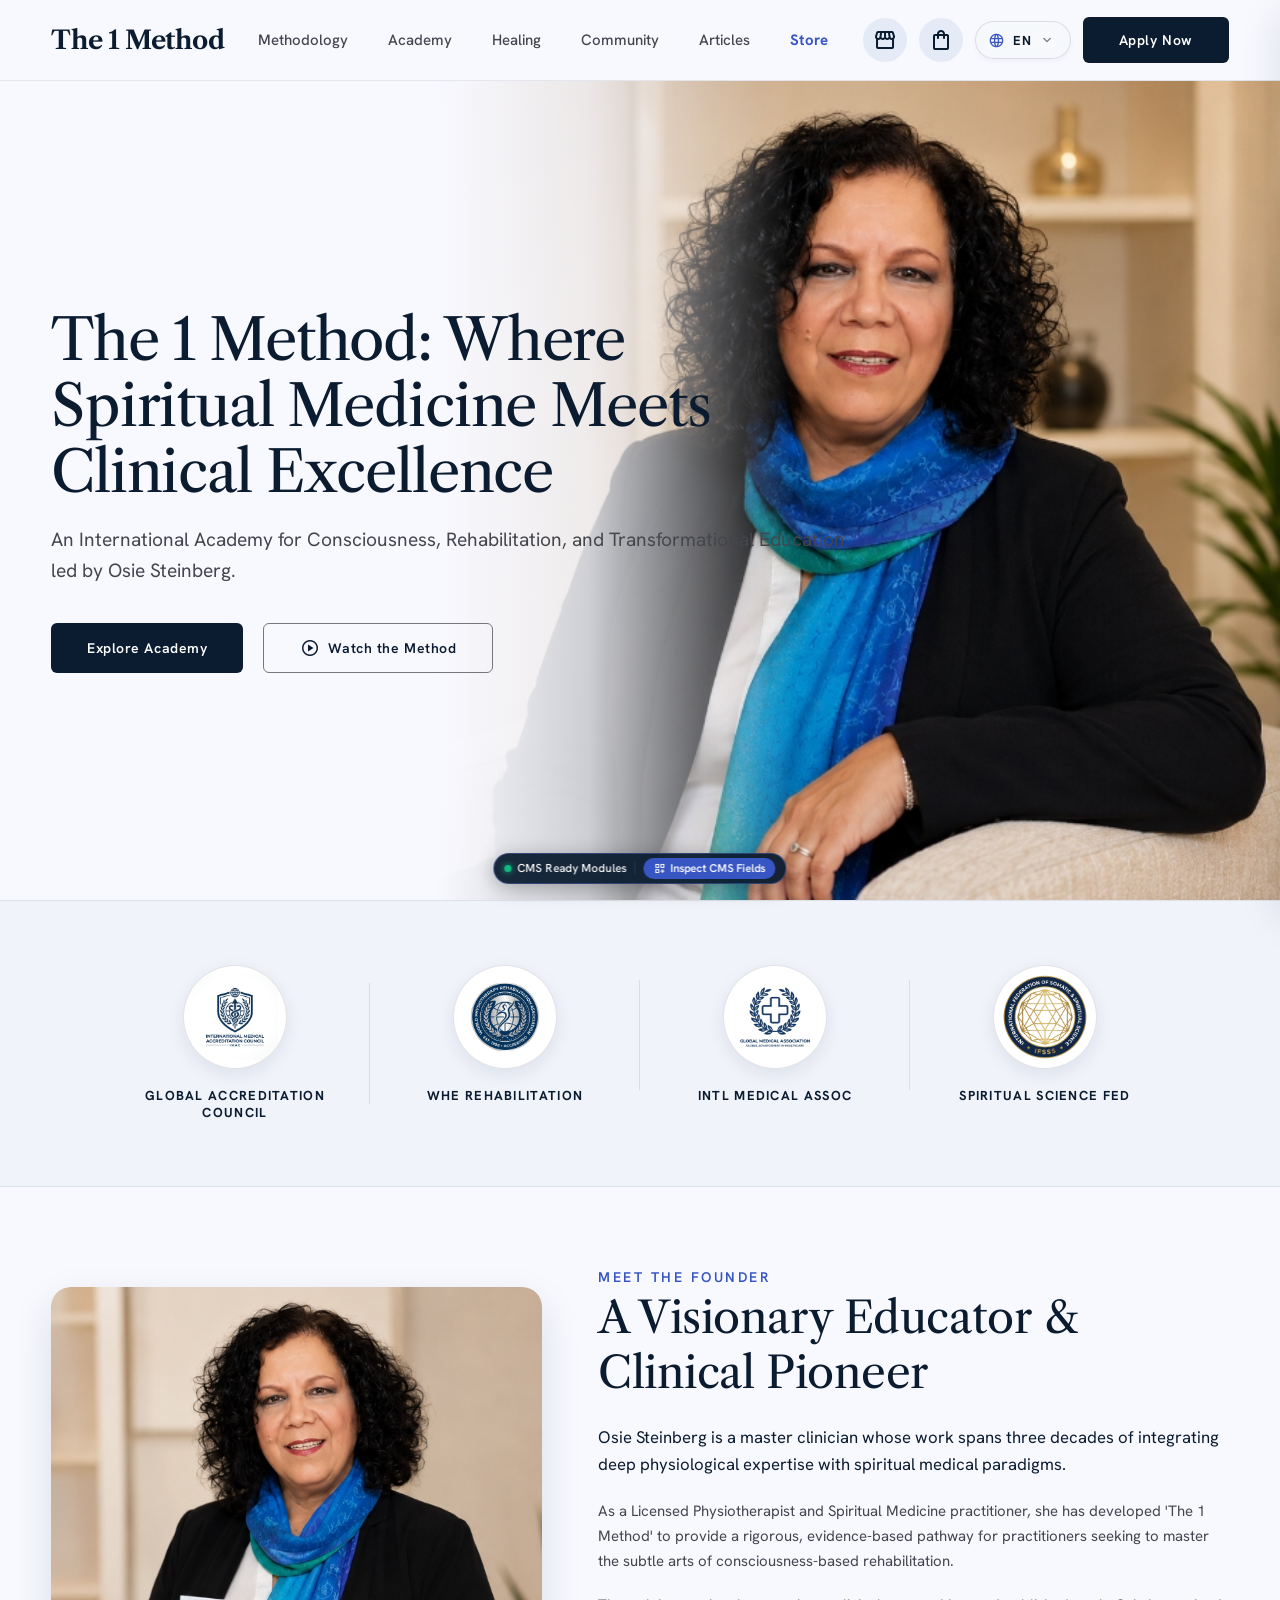
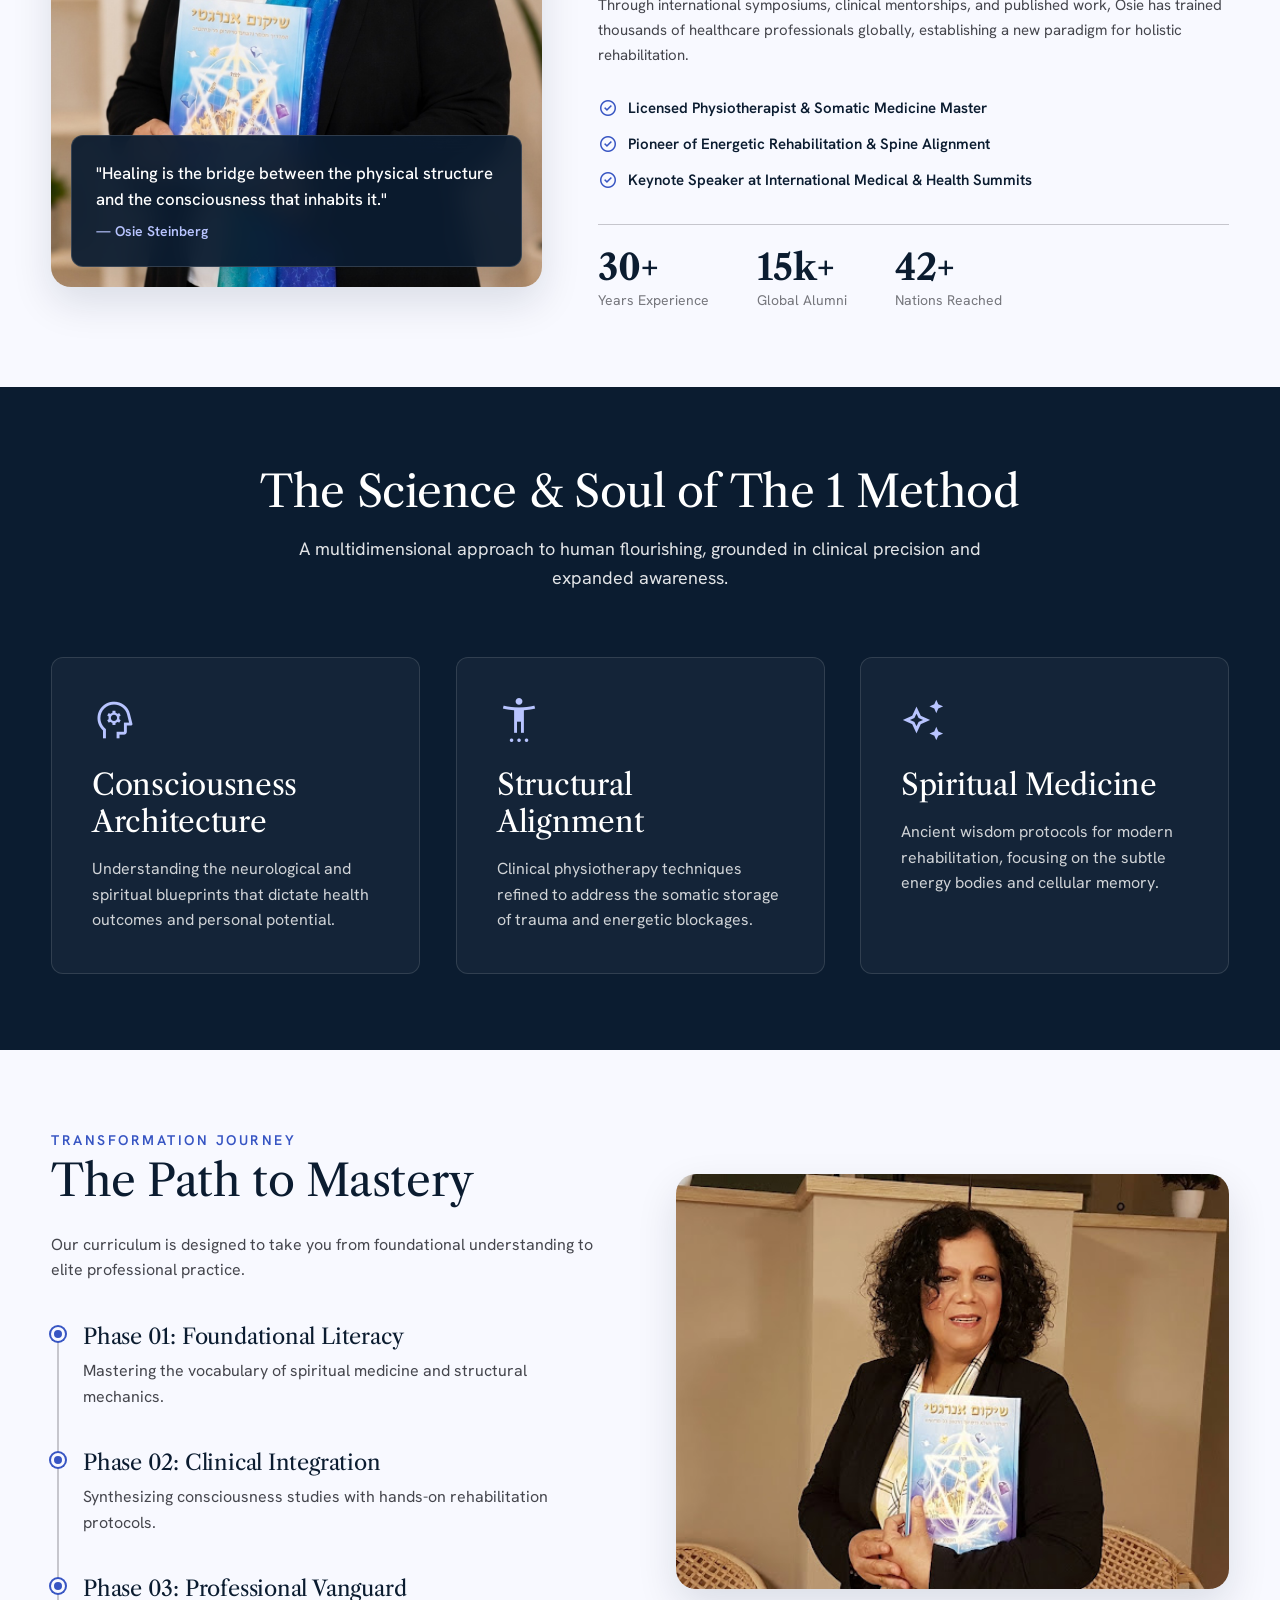
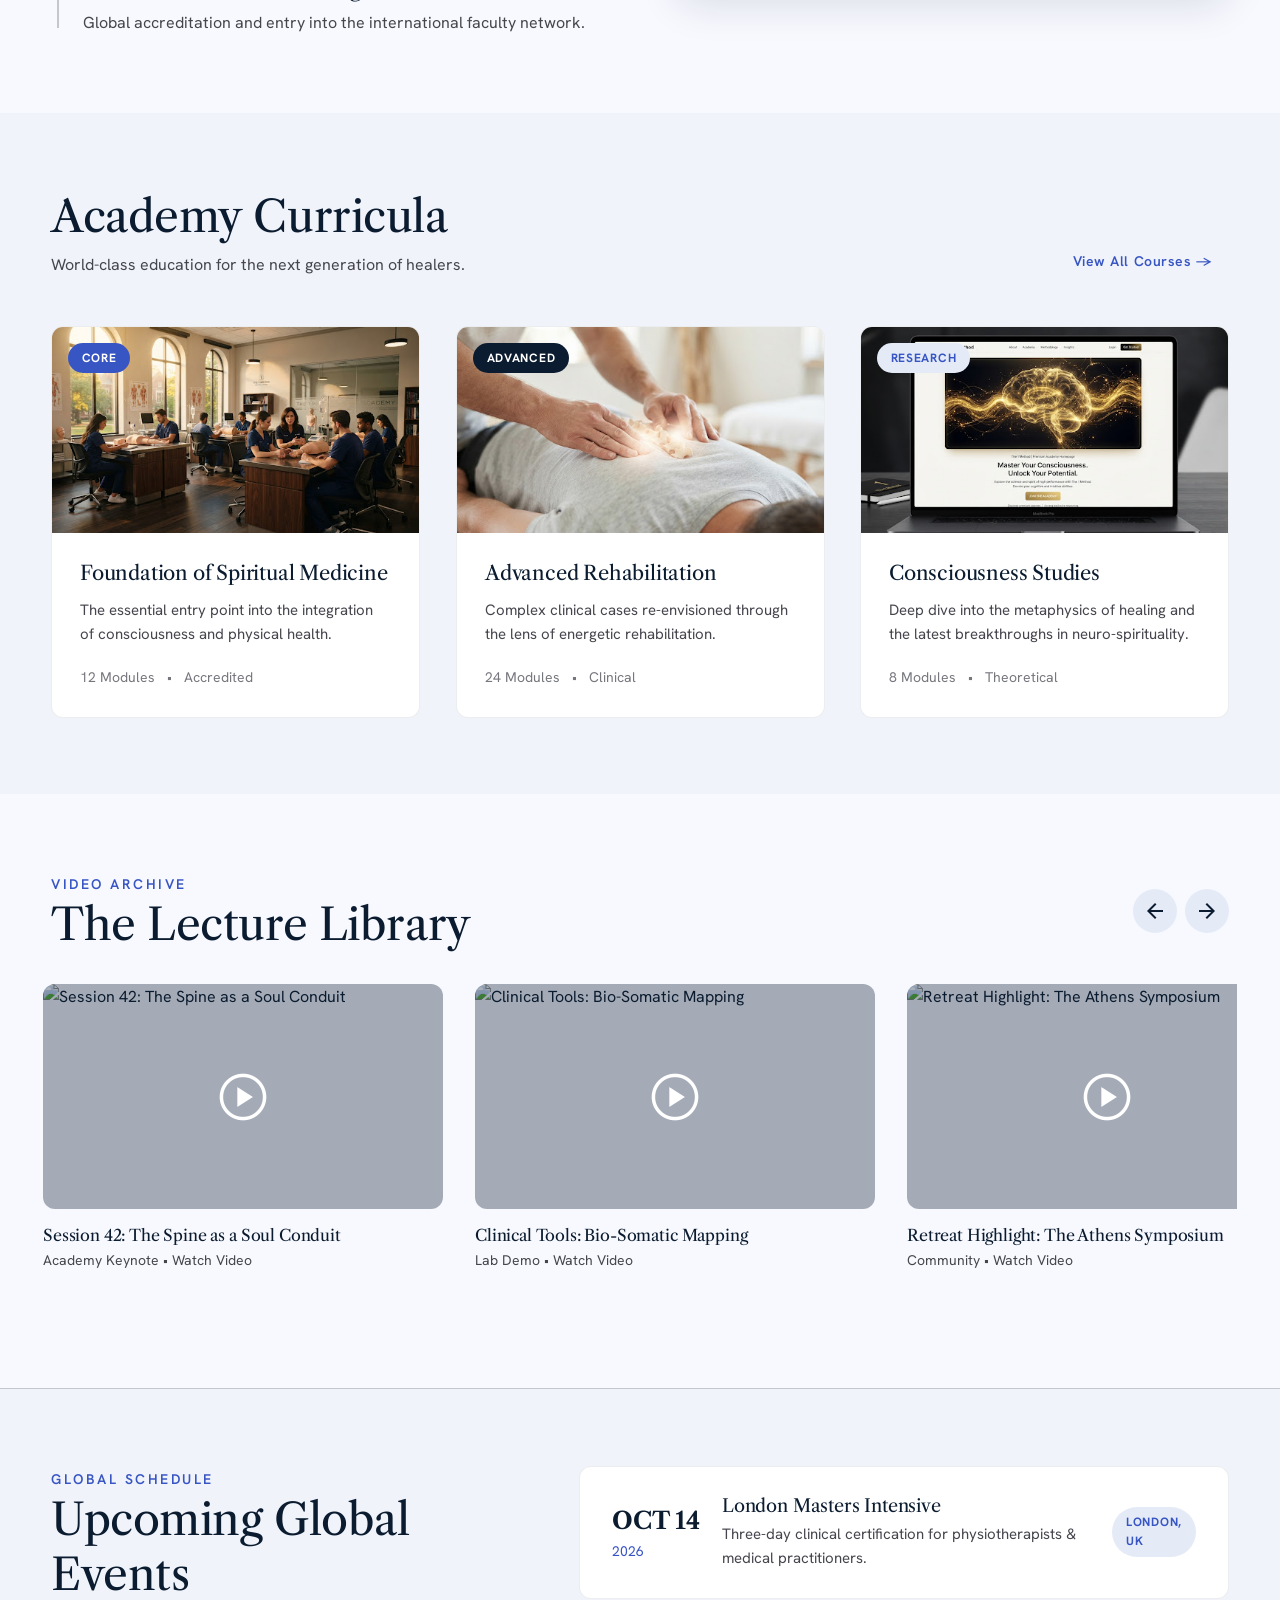
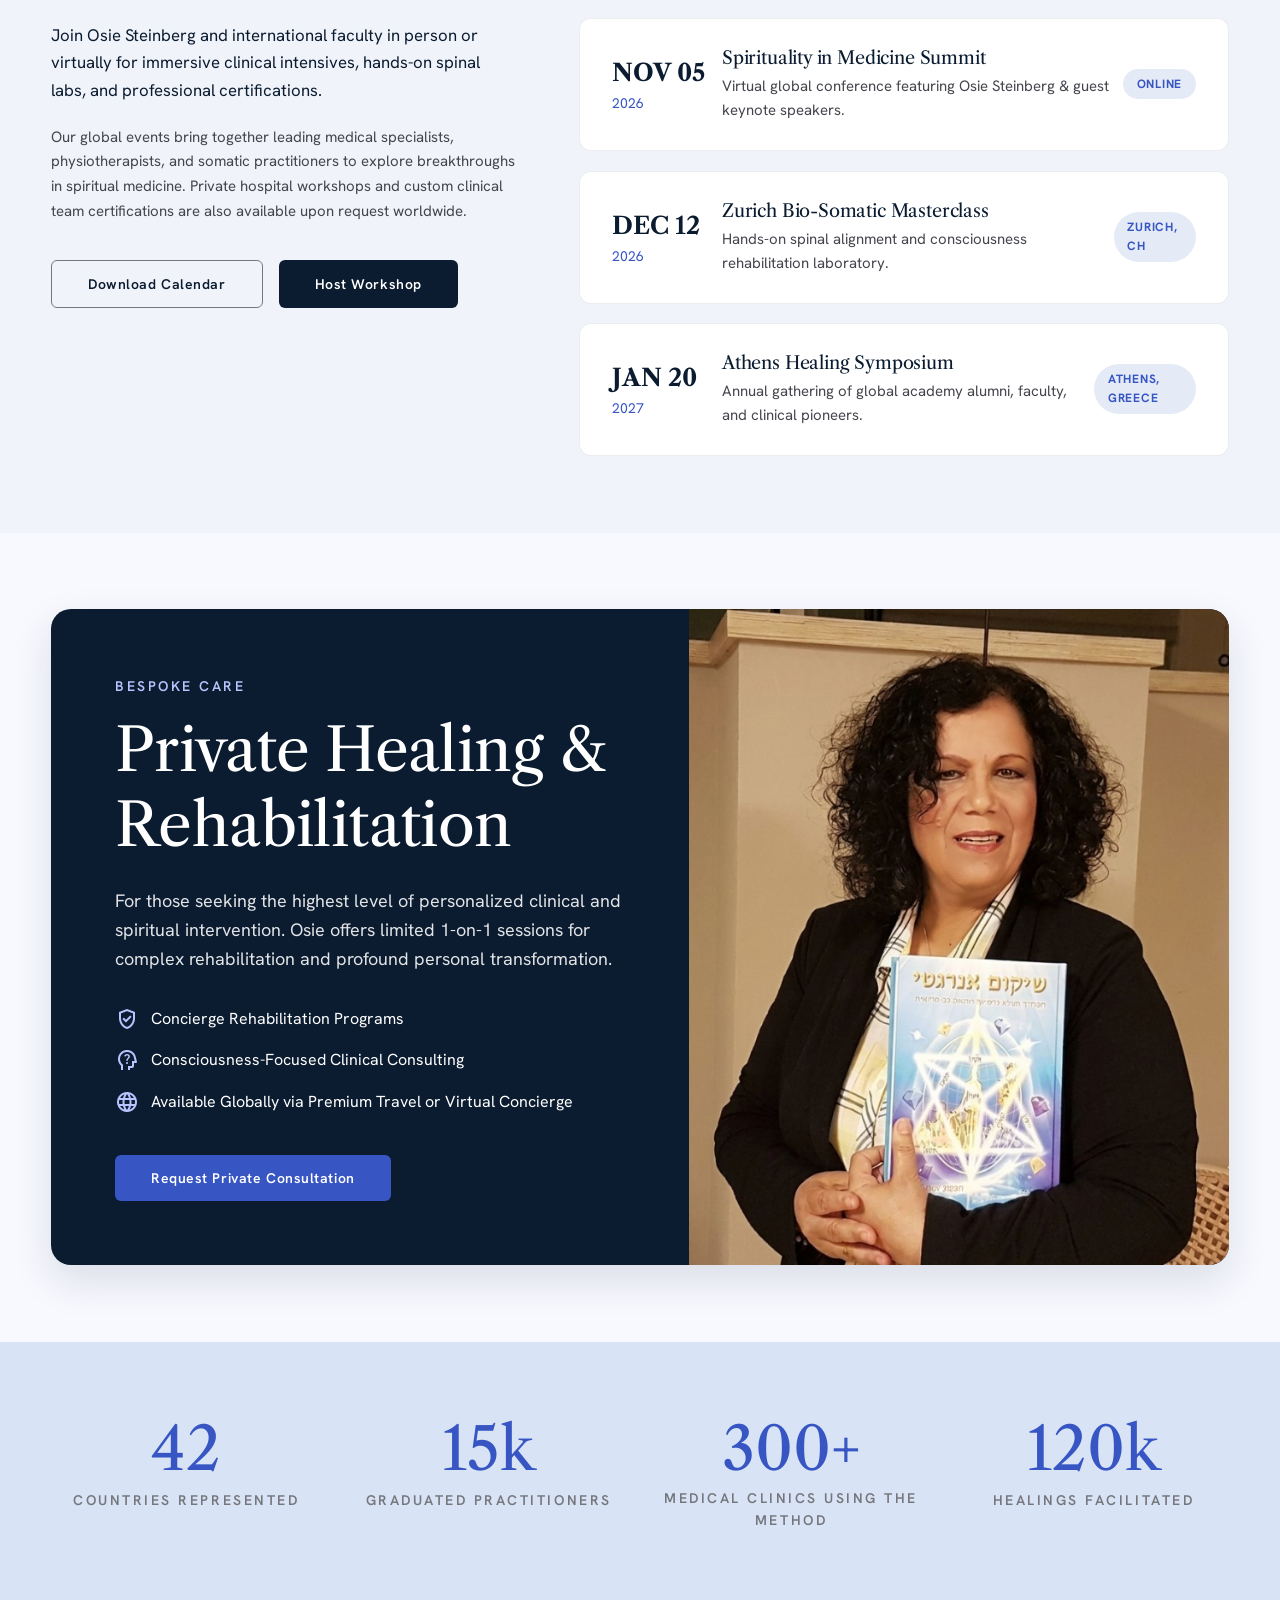
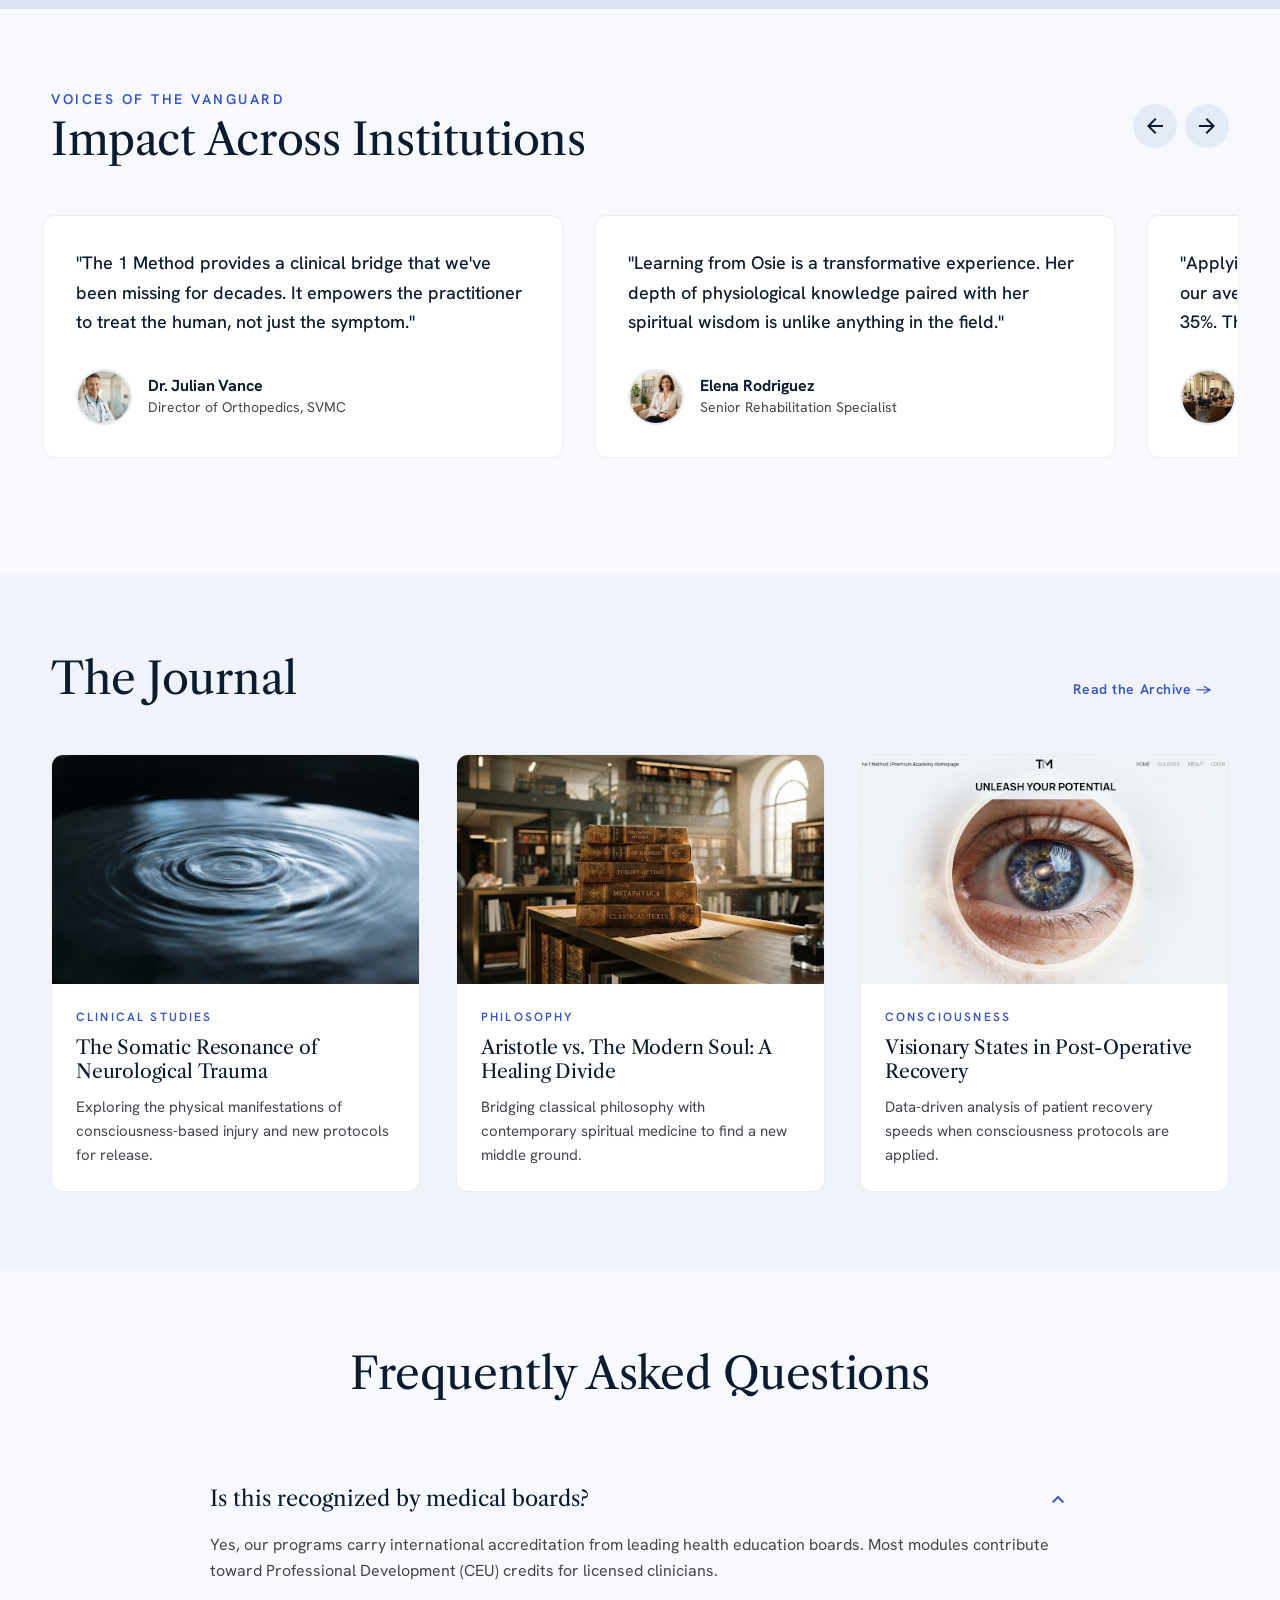
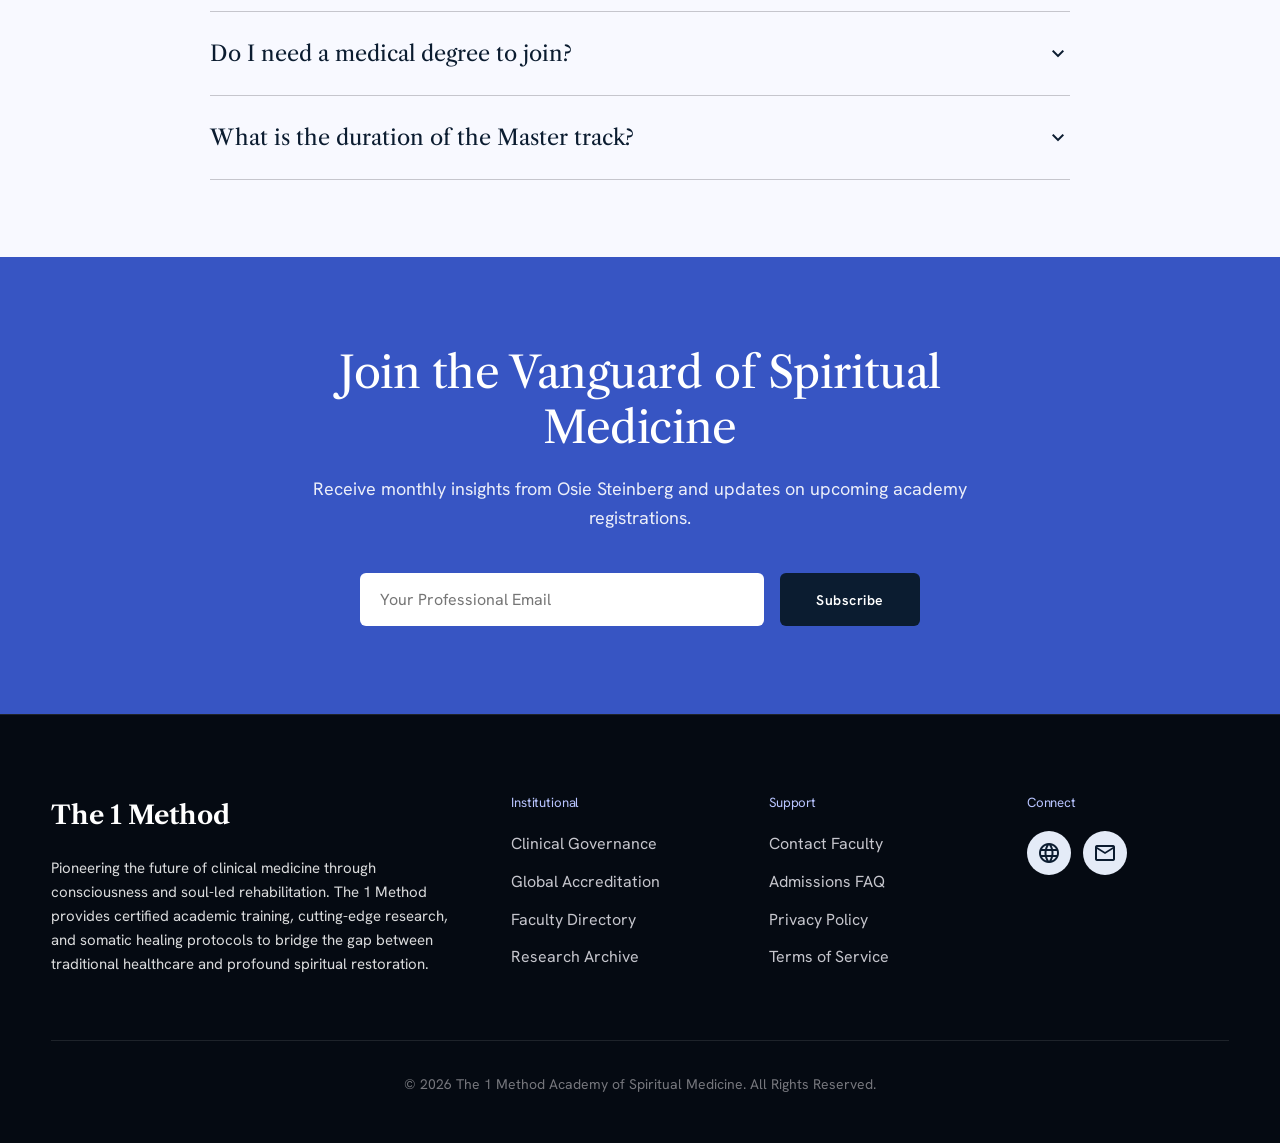
==== commit df1e6f11: "feat: implement e-commerce storefront with new HTML pages, CSS stylesheets, and JavaScript modules" ====
--- a/index.html
+++ b/index.html
@@ -18,6 +18,7 @@
   <link rel="stylesheet" href="css/base.css">
   <link rel="stylesheet" href="css/components.css">
   <link rel="stylesheet" href="css/sections.css">
+  <link rel="stylesheet" href="css/ecommerce.css">
   <link rel="stylesheet" href="css/cms-inspector.css">
 </head>
 <body>
@@ -30,14 +31,52 @@
       <a href="#" class="nav-brand" data-cms-field="brand_name">The 1 Method</a>
 
       <ul class="nav-menu">
-        <li><a href="#methodology" class="nav-link active" data-cms-field="menu_item_1">Methodology</a></li>
+        <li><a href="#methodology" class="nav-link" data-cms-field="menu_item_1">Methodology</a></li>
         <li><a href="#academy" class="nav-link" data-cms-field="menu_item_2">Academy</a></li>
         <li><a href="#healing" class="nav-link" data-cms-field="menu_item_3">Healing</a></li>
         <li><a href="#community" class="nav-link" data-cms-field="menu_item_4">Community</a></li>
         <li><a href="#journal" class="nav-link" data-cms-field="menu_item_5">Articles</a></li>
+        <li><a href="store.html" class="nav-link" data-cms-field="menu_item_store" style="color: var(--color-secondary); font-weight: 700;">Store</a></li>
       </ul>
 
       <div class="nav-actions">
+        <a href="store.html" class="btn-icon" aria-label="Academy Store" title="Store & Apparatus">
+          <span class="material-symbols-outlined">storefront</span>
+        </a>
+        <a href="cart.html" class="btn-icon" aria-label="Shopping Cart" title="Shopping Cart">
+          <span class="material-symbols-outlined">shopping_bag</span>
+        </a>
+
+        <!-- Luxury Bespoke Language Selector -->
+        <div class="lang-switch-wrap">
+          <button class="lang-switch-btn" aria-label="Select Language" aria-expanded="false" title="Change Language">
+            <span class="material-symbols-outlined lang-globe-icon">language</span>
+            <span class="current-lang-code">EN</span>
+            <span class="material-symbols-outlined lang-arrow-icon">expand_more</span>
+          </button>
+          <div class="lang-dropdown-menu" role="menu">
+            <div class="lang-dropdown-header">Select Language / שפה</div>
+            <button class="lang-opt-btn active" data-lang="en" role="menuitem">
+              <span class="lang-flag">🇺🇸</span>
+              <span class="lang-name">English</span>
+              <span class="lang-badge">International</span>
+              <span class="material-symbols-outlined lang-check">check</span>
+            </button>
+            <button class="lang-opt-btn" data-lang="es" role="menuitem">
+              <span class="lang-flag">🇪🇸</span>
+              <span class="lang-name">Español</span>
+              <span class="lang-badge">Spanish</span>
+              <span class="material-symbols-outlined lang-check">check</span>
+            </button>
+            <button class="lang-opt-btn" data-lang="he" role="menuitem">
+              <span class="lang-flag">🇮🇱</span>
+              <span class="lang-name">עברית</span>
+              <span class="lang-badge">Hebrew (RTL)</span>
+              <span class="material-symbols-outlined lang-check">check</span>
+            </button>
+          </div>
+        </div>
+
         <button class="btn btn-primary" data-open-modal="modal-apply" data-cms-field="nav_cta">Apply Now</button>
         <button class="mobile-toggle btn-icon" aria-label="Open Menu">
           <span class="material-symbols-outlined">menu</span>
@@ -59,8 +98,21 @@
       <li><a href="#healing" class="nav-link">Healing</a></li>
       <li><a href="#community" class="nav-link">Community</a></li>
       <li><a href="#journal" class="nav-link">Articles</a></li>
+      <li><a href="store.html" class="nav-link" style="color:var(--color-secondary); font-weight:700;">Store & Apparatus</a></li>
     </ul>
-    <button class="btn btn-primary" data-open-modal="modal-apply" style="width:100%;">Apply Now</button>
+    <div style="display:flex; flex-direction:column; gap:0.75rem; margin-top: auto;">
+      <!-- Luxury Tactile Mobile Drawer Language Chips -->
+      <div class="drawer-lang-section" style="margin-top:0; padding-top:0; border-top:none;">
+        <span class="drawer-section-label">Language / שפה / Idioma</span>
+        <div class="drawer-lang-pills">
+          <button class="drawer-lang-chip active" data-lang="en">English</button>
+          <button class="drawer-lang-chip" data-lang="es">Español</button>
+          <button class="drawer-lang-chip" data-lang="he">עברית</button>
+        </div>
+      </div>
+      <a href="store.html" class="btn btn-secondary" style="width:100%;">Visit Store</a>
+      <button class="btn btn-primary" data-open-modal="modal-apply" style="width:100%;">Apply Now</button>
+    </div>
   </aside>
 
 
--- a/css/variables.css
+++ b/css/variables.css
@@ -64,4 +64,39 @@
   --transition-fast: 0.3s var(--ease-out-smooth);
   --transition-normal: 0.5s var(--ease-out-smooth);
   --transition-slow: 0.8s var(--ease-out-smooth);
+
+  /* E-Commerce Specific Tokens */
+  --color-stock-in: #10b981;
+  --color-stock-in-bg: rgba(16, 185, 129, 0.12);
+  --color-stock-low: #f59e0b;
+  --color-stock-low-bg: rgba(245, 158, 11, 0.12);
+  --color-stock-out: #ef4444;
+  --color-stock-out-bg: rgba(239, 68, 68, 0.12);
+  --color-rating: #f59e0b;
+  --color-sale: #dc2626;
+  --color-sale-bg: #fef2f2;
+  --color-badge-bg: var(--color-primary);
+  --color-badge-text: #ffffff;
 }
+
+/* Multi-Brand Overrides: Brand 2 (Somatic Vanguard Labs) */
+body[data-brand="vanguard"] {
+  --color-surface: #f7f9f7;
+  --color-surface-low: #edf2ed;
+  --color-surface-container: #dfe7df;
+  --color-surface-high: #d2ddd2;
+  --color-surface-highest: #c4d3c4;
+
+  --color-primary: #0d2818;
+  --color-primary-container: #0d2818;
+  --color-on-primary: #ffffff;
+
+  --color-secondary: #2d6a4f;
+  --color-secondary-hover: #1b4332;
+  --color-secondary-container: #52b788;
+  --color-secondary-dim: #95d5b2;
+  --color-on-secondary: #ffffff;
+
+  --font-serif: 'Playfair Display', Georgia, serif;
+  --font-sans: 'Plus Jakarta Sans', -apple-system, BlinkMacSystemFont, 'Segoe UI', Roboto, sans-serif;
+}
--- a/css/base.css
+++ b/css/base.css
@@ -9,6 +9,9 @@
   scroll-behavior: smooth;
   font-size: 16px;
   -webkit-text-size-adjust: 100%;
+  overflow-x: hidden;
+  width: 100%;
+  max-width: 100vw;
 }
 
 body {
@@ -19,6 +22,8 @@
   font-weight: 400;
   overflow-x: hidden;
   width: 100%;
+  max-width: 100vw;
+  position: relative;
   -webkit-font-smoothing: antialiased;
   -moz-osx-font-smoothing: grayscale;
 }
--- a/css/components.css
+++ b/css/components.css
@@ -104,6 +104,11 @@
   font-weight: 700;
   color: var(--color-on-surface);
   letter-spacing: -0.02em;
+  white-space: nowrap;
+  flex-shrink: 0;
+  text-decoration: none;
+  display: inline-flex;
+  align-items: center;
 }
 
 .nav-menu {
@@ -118,26 +123,46 @@
   font-weight: 500;
   color: var(--color-on-surface-variant);
   position: relative;
-  padding: 0.25rem 0;
-}
-.nav-link:hover, .nav-link.active {
+  padding: 0.4rem 0;
+  text-decoration: none;
+  transition: color var(--transition-fast);
+}
+.nav-link:hover {
   color: var(--color-secondary);
 }
-.nav-link.active::after {
+.nav-link::after {
   content: '';
   position: absolute;
-  bottom: 0;
+  bottom: -4px;
   left: 0;
   width: 100%;
-  height: 2px;
+  height: 2.5px;
   background-color: var(--color-secondary);
-  border-radius: 2px;
+  border-radius: 4px;
+  box-shadow: 0 2px 8px rgba(55, 85, 195, 0.45);
+  transform: scaleX(0);
+  transform-origin: center;
+  transition: transform 0.25s cubic-bezier(0.16, 1, 0.3, 1), opacity 0.2s ease;
+  opacity: 0;
+}
+.nav-link:hover::after {
+  transform: scaleX(0.4);
+  opacity: 0.5;
+}
+.nav-link.active {
+  color: var(--color-secondary) !important;
+  font-weight: 600;
+}
+.nav-link.active::after {
+  transform: scaleX(1);
+  opacity: 1;
 }
 
 .nav-actions {
   display: flex;
   align-items: center;
-  gap: 1.25rem;
+  gap: 0.75rem;
+  flex-shrink: 0;
 }
 
 .mobile-toggle {
@@ -147,23 +172,31 @@
   padding: 0.5rem;
 }
 
-/* Mobile Drawer Overlay */
+/* Mobile Drawer Overlay
+   NOTE: positioned at right:0 and slid off-screen with transform (not a negative
+   right offset). Fixed-position elements placed outside the viewport via negative
+   left/right/top/bottom values still contribute to the document's scrollable area
+   on many mobile browsers, causing horizontal page scroll. transform: translateX()
+   is purely visual and never affects layout/scroll width. */
 .mobile-drawer {
   position: fixed;
   top: 0;
-  right: -100%;
+  right: 0;
   width: 320px;
+  max-width: 85vw;
   height: 100vh;
   background-color: var(--color-surface);
   z-index: 1100;
-  padding: 2.5rem;
+  padding: 2rem 1.75rem;
   display: flex;
   flex-direction: column;
   box-shadow: var(--shadow-lg);
-  transition: right var(--transition-normal);
+  transform: translateX(100%);
+  transition: transform var(--transition-normal);
+  overflow-y: auto;
 }
 .mobile-drawer.open {
-  right: 0;
+  transform: translateX(0);
 }
 .drawer-overlay {
   position: fixed;
@@ -179,10 +212,72 @@
   pointer-events: auto;
 }
 
+.mobile-drawer .nav-link {
+  display: block;
+  font-size: 1.05rem;
+  padding: 0.45rem 0.75rem;
+  border-radius: var(--radius-sm);
+}
+.mobile-drawer .nav-link.active {
+  background-color: var(--color-surface-container);
+  color: var(--color-secondary) !important;
+  font-weight: 700;
+}
+.mobile-drawer .nav-link.active::after {
+  display: none;
+}
+
 @media (max-width: 991px) {
   .nav-menu { display: none; }
   .nav-actions .btn-primary { display: none; }
-  .mobile-toggle { display: block; }
+  .mobile-toggle { display: flex; align-items: center; justify-content: center; }
+}
+
+@media (max-width: 640px) {
+  .navbar-inner {
+    height: 68px;
+    padding: 0 0.75rem;
+  }
+  .nav-brand {
+    font-size: 1.25rem;
+    white-space: nowrap;
+    flex-shrink: 0;
+  }
+  .nav-actions {
+    gap: 0.35rem;
+  }
+  .nav-actions .btn-icon {
+    width: 36px;
+    height: 36px;
+    padding: 6px;
+  }
+  /* Collapse the "Return to Cart" text-link on checkout.html to an icon-only button */
+  .nav-return-cart-btn {
+    padding: 0.5rem !important;
+    gap: 0 !important;
+  }
+  .nav-return-cart-text {
+    display: none;
+  }
+}
+
+@media (max-width: 380px) {
+  .navbar-inner {
+    padding: 0 0.5rem;
+  }
+  .nav-brand {
+    font-size: 1.125rem;
+    white-space: nowrap;
+    flex-shrink: 0;
+  }
+  .nav-actions {
+    gap: 0.2rem;
+  }
+  .nav-actions .btn-icon {
+    width: 34px;
+    height: 34px;
+    padding: 4px;
+  }
 }
 
 /* --- Badges & Tags --- */
@@ -333,3 +428,36 @@
   border-color: var(--color-secondary);
   box-shadow: 0 0 0 3px rgba(55, 85, 195, 0.15);
 }
+
+/* --- Mobile Responsive Overrides --- */
+@media (max-width: 768px) {
+  .btn {
+    padding: 0.75rem 1.75rem;
+    font-size: 0.8125rem;
+  }
+  .modal {
+    padding: 1rem;
+  }
+  .modal-dialog {
+    padding: 1.75rem;
+    border-radius: var(--radius-md);
+    max-height: 90vh;
+    overflow-y: auto;
+  }
+}
+
+@media (max-width: 480px) {
+  .btn {
+    padding: 0.7rem 1.5rem;
+  }
+  .modal {
+    padding: 0.75rem;
+  }
+  .modal-dialog {
+    padding: 1.5rem;
+  }
+  .modal-close {
+    top: 0.875rem;
+    right: 0.875rem;
+  }
+}
--- a/css/sections.css
+++ b/css/sections.css
@@ -929,3 +929,441 @@
   color: var(--color-outline);
   font-size: 0.875rem;
 }
+
+/* ==========================================================================
+   COMPREHENSIVE MOBILE RESPONSIVE OVERRIDES
+   ========================================================================== */
+
+/* ---- TABLET BREAKPOINT (max-width: 768px) ---- */
+@media (max-width: 768px) {
+
+  /* --- Global: Stack flex section headers (title + button rows) vertically --- */
+  .container > div[style*="justify-content:space-between"],
+  section > div[style*="justify-content:space-between"],
+  .container > div[style*="justify-content: space-between"],
+  section > div[style*="justify-content: space-between"] {
+    flex-direction: column !important;
+    align-items: flex-start !important;
+    gap: 1rem;
+  }
+
+  /* --- Hero Section --- */
+  .hero-section {
+    margin-top: 68px;
+    min-height: auto;
+    padding-top: 2rem;
+    padding-bottom: 2.5rem;
+  }
+  .hero-title {
+    font-size: clamp(1.75rem, 6vw, 2.5rem);
+    margin-bottom: 1rem;
+  }
+  .hero-subtitle {
+    font-size: 1rem;
+    margin-bottom: 1.75rem;
+  }
+  .hero-actions {
+    flex-direction: column;
+    width: 100%;
+    gap: 0.75rem;
+  }
+  .hero-actions .btn {
+    width: 100%;
+    justify-content: center;
+  }
+
+  /* --- Trust Bar --- */
+  .trust-bar {
+    padding: 2.5rem 0;
+  }
+  .trust-logo-box {
+    width: 80px;
+    height: 80px;
+  }
+  .trust-label {
+    font-size: 0.7rem;
+  }
+
+  /* --- Founder Section --- */
+  .founder-img-wrapper {
+    max-height: 400px;
+  }
+  .founder-quote-box {
+    bottom: 0.75rem;
+    right: 0.75rem;
+    left: 0.75rem;
+    padding: 1rem;
+  }
+  .founder-quote {
+    font-size: 0.9rem;
+    line-height: 1.5;
+  }
+  .founder-stats {
+    gap: 1.5rem;
+    flex-wrap: wrap;
+    justify-content: center;
+  }
+  .stat-num {
+    font-size: 1.75rem;
+  }
+
+  /* --- Bento Section (Methodology) --- */
+  .bento-header p {
+    font-size: 1rem !important;
+  }
+  .bento-card {
+    padding: 1.75rem;
+  }
+  .bento-icon {
+    font-size: 2.25rem;
+    margin-bottom: 1rem;
+  }
+
+  /* --- Timeline --- */
+  .timeline-list {
+    gap: 2rem;
+  }
+
+  /* --- Events Section --- */
+  .event-row {
+    padding: 1.25rem;
+  }
+  .event-date {
+    font-size: 1.25rem;
+    min-width: auto;
+  }
+
+  /* --- Healing Banner --- */
+  .healing-banner-content {
+    padding: 2rem 1.5rem !important;
+  }
+  .healing-banner-content h2 {
+    font-size: clamp(1.5rem, 5vw, 2.25rem) !important;
+  }
+  .healing-banner-img {
+    min-height: 280px;
+  }
+
+  /* --- Stats Grid --- */
+  .stat-card-num {
+    font-size: clamp(2rem, 6vw, 3rem);
+  }
+
+  /* --- Testimonials --- */
+  .testimonial-quote {
+    font-size: 1rem;
+    line-height: 1.6;
+    margin-bottom: 1.5rem;
+  }
+
+  /* --- Journal Grid --- */
+  .journal-img-wrapper {
+    max-height: 200px;
+  }
+
+  /* --- FAQ Section --- */
+  .faq-title {
+    margin-bottom: 2rem;
+  }
+
+  /* --- Newsletter Section --- */
+  .newsletter-section {
+    padding: 3.5rem 0;
+  }
+  .newsletter-card p {
+    font-size: 1rem !important;
+    margin-bottom: 1.75rem !important;
+  }
+
+  /* --- Footer --- */
+  .footer {
+    padding-top: 3rem;
+    padding-bottom: 2rem;
+  }
+  .footer-grid {
+    gap: 2.5rem;
+  }
+  .footer-brand {
+    font-size: 1.4rem;
+  }
+  .footer-bottom {
+    margin-top: 2.5rem;
+    padding-top: 1.5rem;
+  }
+}
+
+/* ---- SMALL PHONE BREAKPOINT (max-width: 480px) ---- */
+@media (max-width: 480px) {
+
+  /* --- Global spacing reduction --- */
+  .section {
+    padding-top: clamp(2rem, 5vw, 3.5rem);
+    padding-bottom: clamp(2rem, 5vw, 3.5rem);
+  }
+
+  /* --- Hero --- */
+  .hero-title {
+    font-size: clamp(1.5rem, 7vw, 2rem);
+  }
+  .hero-subtitle {
+    font-size: 0.9375rem;
+  }
+  .hero-content {
+    max-width: 100%;
+  }
+
+  /* --- Trust Bar --- */
+  .trust-bar {
+    padding: 2rem 0;
+  }
+  .trust-grid {
+    gap: 1.5rem;
+  }
+  .trust-logo-box {
+    width: 68px;
+    height: 68px;
+  }
+  .trust-label {
+    font-size: 0.65rem;
+    letter-spacing: 0.06em;
+  }
+
+  /* --- Founder --- */
+  .founder-img-wrapper {
+    max-height: 340px;
+    aspect-ratio: 3/4;
+  }
+  .founder-quote-box {
+    padding: 0.875rem;
+  }
+  .founder-quote {
+    font-size: 0.825rem;
+    margin-bottom: 0.35rem;
+  }
+  .founder-quote-author {
+    font-size: 0.75rem;
+  }
+  .founder-stats {
+    gap: 1.25rem;
+  }
+  .stat-num {
+    font-size: 1.5rem;
+  }
+  .stat-label {
+    font-size: 0.75rem;
+  }
+
+  /* --- Bento Cards --- */
+  .bento-grid {
+    margin-top: 2.5rem;
+  }
+  .bento-card {
+    padding: 1.5rem;
+  }
+
+  /* --- Timeline --- */
+  .timeline-list {
+    gap: 1.5rem;
+    padding-left: 1.5rem;
+  }
+  .timeline-dot {
+    left: -1.5rem;
+    width: 12px;
+    height: 12px;
+  }
+
+  /* --- Courses --- */
+  .course-content {
+    padding: 1.25rem;
+  }
+
+  /* --- Lecture Carousel --- */
+  .lecture-card {
+    flex: 0 0 260px;
+  }
+  .carousel-track {
+    gap: 1.25rem;
+  }
+
+  /* --- Events --- */
+  .events-grid {
+    gap: 2rem;
+  }
+  .event-row {
+    padding: 1rem;
+    gap: 0.75rem;
+  }
+  .event-date {
+    font-size: 1.1rem;
+  }
+
+  /* --- Healing Banner --- */
+  .healing-banner {
+    border-radius: var(--radius-md);
+  }
+  .healing-banner-content {
+    padding: 1.5rem 1.25rem !important;
+  }
+  .healing-banner-content h2 {
+    font-size: 1.5rem !important;
+    margin-bottom: 1rem !important;
+  }
+  .healing-banner-img {
+    min-height: 220px;
+  }
+
+  /* --- Stats --- */
+  .stat-card-num {
+    font-size: clamp(1.75rem, 8vw, 2.5rem);
+  }
+
+  /* --- Testimonials --- */
+  .testimonial-card {
+    flex: 0 0 280px;
+    padding: 1.5rem;
+  }
+  .testimonial-quote {
+    font-size: 0.9375rem;
+    margin-bottom: 1.25rem;
+  }
+  .testimonial-avatar {
+    width: 44px;
+    height: 44px;
+  }
+
+  /* --- Journal --- */
+  .journal-content {
+    padding: 1.25rem;
+  }
+
+  /* --- FAQ --- */
+  .accordion-header {
+    font-size: clamp(1rem, 3vw, 1.2rem);
+    padding: 0.4rem 0;
+  }
+  .accordion-item {
+    padding: 1rem 0;
+  }
+
+  /* --- Newsletter --- */
+  .newsletter-section {
+    padding: 2.5rem 0;
+  }
+  .newsletter-card h2 {
+    font-size: clamp(1.35rem, 5vw, 1.85rem) !important;
+  }
+
+  /* --- Footer --- */
+  .footer {
+    padding-top: 2.5rem;
+    padding-bottom: 1.5rem;
+  }
+  .footer-grid {
+    gap: 2rem;
+  }
+  .footer-brand {
+    font-size: 1.25rem;
+  }
+  .footer-bottom {
+    margin-top: 2rem;
+    font-size: 0.8rem;
+  }
+}
+
+/* ==========================================================================
+   INLINE-STYLE OVERRIDES FOR MOBILE
+   Many HTML elements use inline style= attributes with fixed values.
+   These !important overrides ensure proper mobile scaling.
+   ========================================================================== */
+
+@media (max-width: 768px) {
+  /* Founder bio text inline font sizes */
+  [data-cms-field="founder_bio_1"] {
+    font-size: 0.9375rem !important;
+  }
+  [data-cms-field="founder_bio_2"],
+  [data-cms-field="founder_bio_3"] {
+    font-size: 0.875rem !important;
+  }
+
+  /* Founder credential list items */
+  [data-cms-field^="cred_"] {
+    font-size: 0.8125rem !important;
+  }
+
+  /* Events section inline text */
+  [data-cms-field="events_subheadline"] {
+    font-size: 0.9375rem !important;
+  }
+  [data-cms-field="events_paragraph"] {
+    font-size: 0.875rem !important;
+  }
+
+  /* Healing banner list items */
+  .healing-banner-content ul li {
+    font-size: 0.875rem;
+  }
+  .healing-banner-content p[data-cms-field="healing_desc"] {
+    font-size: 0.9375rem !important;
+  }
+
+  /* Healing banner tag spacing */
+  .healing-banner-content .label-uppercase {
+    margin-bottom: 0.75rem !important;
+  }
+
+  /* Healing banner feature list */
+  .healing-banner-content ul {
+    margin-bottom: 1.75rem !important;
+    gap: 0.75rem !important;
+  }
+
+  /* Footer tagline */
+  [data-cms-field="footer_tagline"] {
+    font-size: 0.8125rem !important;
+    max-width: 100% !important;
+  }
+}
+
+@media (max-width: 480px) {
+  /* Courses section header styles */
+  [data-cms-section="featured-courses"] h2 {
+    font-size: clamp(1.35rem, 5vw, 1.85rem);
+  }
+
+  /* Lecture Library section heading */
+  [data-cms-section="lecture-library"] h2 {
+    font-size: clamp(1.35rem, 5vw, 1.85rem);
+  }
+
+  /* Testimonials heading */
+  [data-cms-section="testimonials"] h2 {
+    font-size: clamp(1.35rem, 5vw, 1.85rem);
+  }
+
+  /* Journal heading */
+  [data-cms-section="journal-articles"] h2 {
+    font-size: clamp(1.35rem, 5vw, 1.85rem);
+  }
+
+  /* Events headline */
+  [data-cms-field="events_headline"] {
+    font-size: clamp(1.35rem, 5vw, 1.85rem) !important;
+  }
+
+  /* Founder section inline styles */
+  [data-cms-field="founder_headline"] {
+    font-size: clamp(1.35rem, 5vw, 1.85rem) !important;
+    margin-bottom: 1rem !important;
+  }
+
+  /* Bento / Methodology section heading */
+  [data-cms-field="bento_headline"] {
+    font-size: clamp(1.35rem, 5vw, 1.85rem);
+  }
+
+  /* Timeline heading */
+  [data-cms-field="timeline_headline"] {
+    font-size: clamp(1.35rem, 5vw, 1.85rem) !important;
+  }
+}
--- a/css/ecommerce.css
+++ b/css/ecommerce.css
@@ -0,0 +1,2890 @@
+/* ==========================================================================
+   THE 1 METHOD — E-COMMERCE DESIGN SYSTEM STYLESHEET
+   100% Pure Vanilla CSS3 | Sleek, Modern, UI/UX-Friendly (Non-Bulky)
+   Seamlessly integrates with existing .navbar and .footer
+   ========================================================================== */
+
+/* --- 1. NAVBAR ENHANCEMENTS & E-COMMERCE ACTIONS --- */
+/* The existing fixed navbar height is 80px */
+.page-offset-top {
+  padding-top: calc(80px + 2rem);
+}
+
+.hero-offset-top {
+  margin-top: 80px;
+}
+
+/* Nav Cart Action Badge */
+.cart-count-badge {
+  position: absolute;
+  top: -4px;
+  right: -4px;
+  background: var(--color-secondary);
+  color: #fff;
+  font-size: 0.7rem;
+  font-weight: 700;
+  min-width: 18px;
+  height: 18px;
+  padding: 0 4px;
+  border-radius: var(--radius-full);
+  display: flex;
+  align-items: center;
+  justify-content: center;
+  border: 2px solid var(--color-surface);
+  transition: transform 0.25s cubic-bezier(0.175, 0.885, 0.32, 1.275);
+}
+.cart-count-badge.bump {
+  transform: scale(1.35);
+}
+
+/* --- 1. LUXURY BESPOKE LANGUAGE SWITCHER --- */
+.lang-switch-wrap {
+  position: relative;
+  display: inline-block;
+}
+
+.lang-switch-btn {
+  height: 38px;
+  display: inline-flex;
+  align-items: center;
+  gap: 0.5rem;
+  padding: 0 0.9rem 0 0.75rem;
+  background: rgba(247, 249, 252, 0.92);
+  backdrop-filter: blur(10px);
+  -webkit-backdrop-filter: blur(10px);
+  color: var(--color-on-surface);
+  border: 1px solid rgba(11, 28, 48, 0.12);
+  border-radius: var(--radius-full);
+  font-family: var(--font-sans);
+  font-size: 0.8125rem;
+  font-weight: 600;
+  letter-spacing: 0.05em;
+  cursor: pointer;
+  outline: none;
+  box-shadow: 0 2px 5px rgba(11, 28, 48, 0.04);
+  transition: all 0.2s cubic-bezier(0.16, 1, 0.3, 1);
+}
+.lang-switch-btn:hover {
+  background: #ffffff;
+  border-color: var(--color-secondary);
+  box-shadow: 0 4px 14px rgba(55, 85, 195, 0.12);
+  transform: translateY(-1px);
+}
+.lang-switch-btn .lang-globe-icon {
+  font-size: 17px;
+  color: var(--color-secondary);
+  transition: transform 0.2s ease;
+}
+.lang-switch-btn:hover .lang-globe-icon {
+  transform: rotate(15deg);
+}
+.lang-switch-btn .current-lang-code {
+  font-weight: 700;
+  letter-spacing: 0.06em;
+}
+.lang-switch-btn .lang-arrow-icon {
+  font-size: 16px;
+  color: var(--color-outline);
+  transition: transform 0.22s cubic-bezier(0.16, 1, 0.3, 1);
+}
+.lang-switch-wrap.open .lang-switch-btn {
+  background: #ffffff;
+  border-color: var(--color-secondary);
+  box-shadow: 0 0 0 3px rgba(55, 85, 195, 0.15), 0 4px 14px rgba(11, 28, 48, 0.08);
+}
+.lang-switch-wrap.open .lang-arrow-icon {
+  transform: rotate(180deg);
+}
+
+.lang-dropdown-menu {
+  position: absolute;
+  top: calc(100% + 8px);
+  right: 0;
+  min-width: 230px;
+  background: rgba(255, 255, 255, 0.98);
+  backdrop-filter: blur(20px);
+  -webkit-backdrop-filter: blur(20px);
+  border: 1px solid rgba(11, 28, 48, 0.1);
+  border-radius: var(--radius-md);
+  padding: 0.5rem;
+  box-shadow: 0 16px 40px rgba(11, 28, 48, 0.14);
+  z-index: 1200;
+  opacity: 0;
+  transform: translateY(-8px);
+  pointer-events: none;
+  transition: all 0.22s cubic-bezier(0.16, 1, 0.3, 1);
+}
+[dir="rtl"] .lang-dropdown-menu {
+  right: auto;
+  left: 0;
+}
+.lang-switch-wrap.open .lang-dropdown-menu {
+  opacity: 1;
+  transform: translateY(0);
+  pointer-events: auto;
+}
+
+.lang-dropdown-header {
+  font-size: 0.7rem;
+  font-weight: 700;
+  letter-spacing: 0.08em;
+  text-transform: uppercase;
+  color: var(--color-outline);
+  padding: 0.4rem 0.6rem 0.3rem 0.6rem;
+  border-bottom: 1px solid var(--color-card-border);
+  margin-bottom: 0.35rem;
+}
+
+.lang-opt-btn {
+  display: flex;
+  align-items: center;
+  width: 100%;
+  padding: 0.6rem 0.75rem;
+  border: none;
+  background: transparent;
+  border-radius: var(--radius-sm);
+  font-family: var(--font-sans);
+  font-size: 0.85rem;
+  color: var(--color-on-surface);
+  cursor: pointer;
+  text-align: left;
+  gap: 0.65rem;
+  transition: all var(--transition-fast);
+}
+[dir="rtl"] .lang-opt-btn {
+  text-align: right;
+}
+.lang-opt-btn:hover {
+  background: var(--color-surface-container);
+}
+.lang-opt-btn.active {
+  background: var(--color-surface-container);
+  color: var(--color-secondary);
+  font-weight: 700;
+}
+.lang-opt-btn .lang-flag {
+  font-size: 1.15rem;
+  line-height: 1;
+}
+.lang-opt-btn .lang-name {
+  flex: 1;
+}
+.lang-opt-btn .lang-badge {
+  font-size: 0.675rem;
+  color: var(--color-outline);
+  font-weight: 500;
+}
+.lang-opt-btn .lang-check {
+  font-size: 16px;
+  color: var(--color-secondary);
+  opacity: 0;
+  transition: opacity var(--transition-fast);
+}
+.lang-opt-btn.active .lang-check {
+  opacity: 1;
+}
+
+/* Mobile Drawer Language Segment (Luxurious & Breathable) */
+.drawer-lang-section {
+  margin-top: 1.5rem;
+  padding-top: 1.25rem;
+  border-top: 1px solid var(--color-card-border);
+}
+.drawer-section-label {
+  display: block;
+  font-size: 0.725rem;
+  text-transform: uppercase;
+  letter-spacing: 0.08em;
+  color: var(--color-outline);
+  margin-bottom: 0.65rem;
+  font-weight: 700;
+}
+.drawer-lang-pills {
+  display: grid;
+  grid-template-columns: repeat(3, 1fr);
+  gap: 0.35rem;
+  background: var(--color-surface-container);
+  padding: 0.3rem;
+  border-radius: var(--radius-sm);
+}
+.drawer-lang-chip {
+  border: none;
+  background: transparent;
+  padding: 0.55rem 0.25rem;
+  font-size: 0.8125rem;
+  font-weight: 600;
+  color: var(--color-on-surface);
+  border-radius: var(--radius-xs);
+  cursor: pointer;
+  transition: all var(--transition-fast);
+  text-align: center;
+}
+.drawer-lang-chip.active {
+  background: #ffffff;
+  color: var(--color-secondary);
+  box-shadow: 0 2px 8px rgba(11, 28, 48, 0.1);
+  font-weight: 700;
+}
+
+/* Hide desktop navbar language pill on mobile devices to prevent overcrowding */
+@media (max-width: 768px) {
+  .lang-switch-wrap {
+    display: none !important;
+  }
+}
+
+/* --- 2. STORE HERO SECTION (CLEAN, SOLID, EDITORIAL) --- */
+.store-hero {
+  position: relative;
+  margin-top: 80px;
+  background-color: var(--color-on-surface); /* Deep solid architectural navy #0b1c30 */
+  color: #ffffff;
+  padding: clamp(3.5rem, 6vw, 5.5rem) 0;
+  border-bottom: 1px solid rgba(255, 255, 255, 0.08);
+}
+
+.store-hero-grid {
+  display: grid;
+  grid-template-columns: 1.15fr 0.85fr;
+  align-items: center;
+  gap: clamp(2.5rem, 5vw, 4.5rem);
+}
+
+.store-hero-content {
+  display: flex;
+  flex-direction: column;
+}
+
+.store-hero-title {
+  font-family: var(--font-serif);
+  font-size: clamp(2.4rem, 4.2vw, 3.6rem);
+  line-height: 1.15;
+  color: #ffffff;
+  margin-bottom: 1.25rem;
+  font-weight: 500;
+  letter-spacing: -0.02em;
+}
+
+.store-hero-desc {
+  font-size: clamp(1.05rem, 1.15vw, 1.15rem);
+  line-height: 1.65;
+  color: rgba(255, 255, 255, 0.82);
+  margin-bottom: 2.25rem;
+  max-width: 560px;
+}
+
+.store-hero-actions {
+  display: flex;
+  align-items: center;
+  gap: 1rem;
+  flex-wrap: wrap;
+}
+
+.btn-outline-light {
+  display: inline-flex;
+  align-items: center;
+  justify-content: center;
+  gap: 0.5rem;
+  height: 48px;
+  padding: 0 1.75rem;
+  background: transparent;
+  color: #ffffff;
+  border: 1.5px solid rgba(255, 255, 255, 0.4);
+  border-radius: var(--radius-sm);
+  font-family: var(--font-sans);
+  font-size: 0.95rem;
+  font-weight: 600;
+  text-decoration: none;
+  cursor: pointer;
+  transition: all var(--transition-fast);
+}
+.btn-outline-light:hover {
+  background: rgba(255, 255, 255, 0.1);
+  border-color: #ffffff;
+  color: #ffffff;
+}
+
+.store-hero-showcase {
+  display: flex;
+  justify-content: center;
+}
+
+.store-hero-image-wrap {
+  width: 100%;
+  border-radius: var(--radius-md);
+  overflow: hidden;
+  aspect-ratio: 4 / 3;
+  box-shadow: 0 20px 48px rgba(0, 0, 0, 0.4);
+  border: 1px solid rgba(255, 255, 255, 0.1);
+  background: #050d18;
+}
+
+.store-hero-image-wrap img {
+  width: 100%;
+  height: 100%;
+  object-fit: cover;
+  display: block;
+  transition: transform var(--transition-slow);
+}
+.store-hero-image-wrap:hover img {
+  transform: scale(1.02);
+}
+
+/* --- PROMOTIONAL SPLIT BANNER (SOLID ARCHITECTURAL CONTAINER) --- */
+.promo-split-banner {
+  display: grid;
+  grid-template-columns: 1.15fr 0.85fr;
+  align-items: center;
+  gap: clamp(2rem, 4vw, 3.5rem);
+  background-color: var(--color-on-surface); /* Solid architectural navy #0b1c30 */
+  border-radius: var(--radius-lg);
+  padding: clamp(2.5rem, 4.5vw, 3.75rem);
+  color: #ffffff;
+  overflow: hidden;
+  box-shadow: 0 16px 40px rgba(11, 28, 48, 0.12);
+  border: 1px solid rgba(255, 255, 255, 0.08);
+}
+
+.promo-split-content {
+  display: flex;
+  flex-direction: column;
+}
+
+.promo-split-title {
+  font-family: var(--font-serif);
+  color: #ffffff;
+  font-size: clamp(2rem, 3.2vw, 2.75rem);
+  line-height: 1.2;
+  margin-bottom: 1.25rem;
+  font-weight: 500;
+}
+
+.promo-split-desc {
+  color: rgba(255, 255, 255, 0.85);
+  font-size: 1.05rem;
+  line-height: 1.65;
+  margin-bottom: 2rem;
+  max-width: 560px;
+}
+
+.promo-split-actions {
+  display: flex;
+  align-items: center;
+  gap: 1.5rem;
+  flex-wrap: wrap;
+}
+
+.promo-coupon-badge {
+  font-size: 0.875rem;
+  color: rgba(255, 255, 255, 0.75);
+}
+.promo-coupon-badge strong {
+  color: #ffffff;
+  background: rgba(255, 255, 255, 0.1);
+  padding: 0.2rem 0.5rem;
+  border-radius: var(--radius-xs);
+}
+
+.promo-split-media {
+  position: relative;
+  border-radius: var(--radius-md);
+  overflow: hidden;
+  aspect-ratio: 4 / 3;
+  box-shadow: 0 16px 36px rgba(0, 0, 0, 0.35);
+  border: 1px solid rgba(255, 255, 255, 0.1);
+  background: #06111f;
+}
+
+.promo-split-media img {
+  width: 100%;
+  height: 100%;
+  object-fit: cover;
+  display: block;
+}
+
+/* --- 3. TRUST & ACCREDITATION VALUE STRIP --- */
+.store-trust-bar {
+  background-color: var(--color-surface-low);
+  border-bottom: 1px solid var(--color-card-border);
+  padding: 2.25rem 0;
+}
+
+.trust-features-grid {
+  display: grid;
+  grid-template-columns: repeat(4, 1fr);
+  gap: 2rem;
+}
+
+.trust-feature-item {
+  display: flex;
+  align-items: flex-start;
+  gap: 0.875rem;
+}
+
+.trust-feature-icon {
+  width: 42px;
+  height: 42px;
+  min-width: 42px;
+  border-radius: var(--radius-full);
+  background: var(--color-surface-container);
+  color: var(--color-secondary);
+  display: flex;
+  align-items: center;
+  justify-content: center;
+}
+
+.trust-feature-title {
+  font-family: var(--font-sans);
+  font-size: 0.9rem;
+  font-weight: 700;
+  color: var(--color-on-surface);
+  margin-bottom: 0.15rem;
+}
+
+.trust-feature-desc {
+  font-size: 0.785rem;
+  color: var(--color-on-surface-variant);
+  line-height: 1.45;
+}
+
+/* --- 4. SLEEK CATEGORY CARDS (NON-BULKY, EDITORIAL) --- */
+.category-showcase-grid {
+  display: grid;
+  grid-template-columns: repeat(auto-fit, minmax(220px, 1fr));
+  gap: 1.5rem;
+}
+
+.category-card {
+  position: relative;
+  border-radius: var(--radius-md);
+  overflow: hidden;
+  display: flex;
+  flex-direction: column;
+  text-decoration: none;
+  background: transparent;
+  transition: transform var(--transition-fast);
+  cursor: pointer;
+}
+.category-card:hover {
+  transform: translateY(-4px);
+}
+
+.category-card-media {
+  position: relative;
+  width: 100%;
+  aspect-ratio: 4 / 3;
+  border-radius: var(--radius-md);
+  overflow: hidden;
+  background-color: var(--color-surface-low);
+}
+
+.category-card-media img {
+  width: 100%;
+  height: 100%;
+  object-fit: cover;
+  transition: transform var(--transition-normal);
+}
+.category-card:hover .category-card-media img {
+  transform: scale(1.05);
+}
+
+.category-card-overlay {
+  position: absolute;
+  inset: 0;
+  background: linear-gradient(180deg, rgba(11,28,48,0) 40%, rgba(11,28,48,0.7) 100%);
+  display: flex;
+  align-items: flex-end;
+  padding: 1.25rem;
+  color: #ffffff;
+}
+
+.category-card-title {
+  font-family: var(--font-serif);
+  font-size: 1.15rem;
+  font-weight: 600;
+  color: #ffffff;
+  margin-bottom: 0.2rem;
+}
+
+.category-card-count {
+  font-size: 0.75rem;
+  color: rgba(255, 255, 255, 0.85);
+  font-weight: 500;
+}
+
+/* --- 5. SLEEK, REFINED PRODUCT CARDS (NON-BULKY, LUXE UI/UX) --- */
+.products-grid {
+  display: grid;
+  grid-template-columns: repeat(auto-fill, minmax(260px, 1fr));
+  gap: 2rem 1.5rem;
+}
+
+.products-grid-3 {
+  grid-template-columns: repeat(3, 1fr);
+}
+
+.product-card {
+  background: transparent;
+  border: none;
+  box-shadow: none;
+  display: flex;
+  flex-direction: column;
+  position: relative;
+  transition: transform var(--transition-fast);
+}
+.product-card:hover {
+  transform: translateY(-4px);
+}
+
+.product-card-media {
+  position: relative;
+  width: 100%;
+  aspect-ratio: 1 / 1;
+  background: var(--color-surface-low);
+  border-radius: var(--radius-md);
+  overflow: hidden;
+  border: 1px solid rgba(11, 28, 48, 0.05);
+  transition: box-shadow var(--transition-fast), border-color var(--transition-fast);
+}
+.product-card:hover .product-card-media {
+  box-shadow: 0 12px 32px rgba(11, 28, 48, 0.08);
+  border-color: var(--color-secondary-dim);
+}
+
+.product-card-img {
+  width: 100%;
+  height: 100%;
+  object-fit: cover;
+  transition: transform var(--transition-normal), opacity var(--transition-fast);
+}
+
+.product-card-hover-img {
+  position: absolute;
+  inset: 0;
+  width: 100%;
+  height: 100%;
+  object-fit: cover;
+  opacity: 0;
+  transition: opacity var(--transition-fast), transform var(--transition-normal);
+}
+
+.product-card:hover .product-card-img {
+  transform: scale(1.03);
+}
+.product-card:hover .product-card-hover-img {
+  opacity: 1;
+  transform: scale(1.03);
+}
+
+/* Floating Sleek Badges */
+.product-badges-stack {
+  position: absolute;
+  top: 0.75rem;
+  left: 0.75rem;
+  display: flex;
+  flex-direction: column;
+  align-items: flex-start;
+  gap: 0.25rem;
+  z-index: 5;
+}
+
+.product-badge {
+  display: inline-block;
+  font-size: 0.65rem;
+  font-weight: 700;
+  letter-spacing: 0.06em;
+  text-transform: uppercase;
+  padding: 0.2rem 0.55rem;
+  border-radius: var(--radius-full);
+}
+
+.badge-sale {
+  background: var(--color-sale);
+  color: #fff;
+}
+.badge-bestseller {
+  background: var(--color-primary);
+  color: #fff;
+}
+.badge-new {
+  background: var(--color-secondary);
+  color: #fff;
+}
+.badge-low-stock {
+  background: var(--color-stock-low);
+  color: #000;
+}
+.badge-out-of-stock {
+  background: #64748b;
+  color: #fff;
+}
+
+/* Floating Hover Quick-Actions */
+.product-quick-actions {
+  position: absolute;
+  bottom: 0.75rem;
+  left: 0.75rem;
+  right: 0.75rem;
+  display: flex;
+  gap: 0.4rem;
+  opacity: 0;
+  transform: translateY(8px);
+  transition: all var(--transition-fast);
+  z-index: 6;
+}
+.product-card:hover .product-quick-actions {
+  opacity: 1;
+  transform: translateY(0);
+}
+
+.btn-quick-view {
+  flex: 1;
+  background: rgba(255, 255, 255, 0.95);
+  backdrop-filter: blur(10px);
+  color: var(--color-on-surface);
+  border: 1px solid rgba(11, 28, 48, 0.1);
+  border-radius: var(--radius-sm);
+  padding: 0.55rem;
+  font-size: 0.775rem;
+  font-weight: 600;
+  display: flex;
+  align-items: center;
+  justify-content: center;
+  gap: 0.3rem;
+  box-shadow: var(--shadow-sm);
+  transition: all var(--transition-fast);
+}
+.btn-quick-view:hover {
+  background: var(--color-secondary);
+  color: #fff;
+  border-color: var(--color-secondary);
+}
+
+/* Sleek Card Body (Airy, Non-Bulky) */
+.product-card-body {
+  padding: 0.875rem 0.15rem 0.15rem 0.15rem;
+  display: flex;
+  flex-direction: column;
+  flex: 1;
+}
+
+.product-card-categories {
+  font-size: 0.725rem;
+  text-transform: uppercase;
+  letter-spacing: 0.08em;
+  color: var(--color-secondary);
+  font-weight: 600;
+  margin-bottom: 0.25rem;
+}
+
+.product-card-title {
+  font-family: var(--font-serif);
+  font-size: 1.05rem;
+  font-weight: 600;
+  line-height: 1.35;
+  color: var(--color-on-surface);
+  margin-bottom: 0.35rem;
+  display: -webkit-box;
+  -webkit-line-clamp: 2;
+  -webkit-box-orient: vertical;
+  overflow: hidden;
+  transition: color var(--transition-fast);
+}
+.product-card-title:hover {
+  color: var(--color-secondary);
+}
+
+.product-card-rating {
+  display: flex;
+  align-items: center;
+  gap: 0.3rem;
+  margin-bottom: 0.5rem;
+  font-size: 0.775rem;
+}
+
+.stars-row {
+  display: flex;
+  color: var(--color-rating);
+}
+.stars-row .material-symbols-outlined {
+  font-size: 14px;
+  font-variation-settings: 'FILL' 1;
+}
+
+.rating-count {
+  color: var(--color-outline);
+  font-size: 0.725rem;
+}
+
+/* Integrated Price & Quick Add Row */
+.product-card-pricing-row {
+  display: flex;
+  justify-content: space-between;
+  align-items: center;
+  margin-top: auto;
+  padding-top: 0.5rem;
+}
+
+.price-box {
+  display: flex;
+  align-items: baseline;
+  gap: 0.5rem;
+}
+
+.price-current {
+  font-size: 1.15rem;
+  font-weight: 700;
+  color: var(--color-on-surface);
+  font-family: var(--font-sans);
+}
+
+.price-original {
+  font-size: 0.85rem;
+  color: var(--color-outline);
+  text-decoration: line-through;
+}
+
+.price-discount-tag {
+  font-size: 0.675rem;
+  font-weight: 700;
+  color: var(--color-sale);
+  background: var(--color-sale-bg);
+  padding: 0.1rem 0.35rem;
+  border-radius: var(--radius-sm);
+}
+
+/* Compact Circular Quick Add Button */
+.btn-card-quick-add {
+  width: 36px;
+  height: 36px;
+  border-radius: var(--radius-full);
+  display: inline-flex;
+  align-items: center;
+  justify-content: center;
+  background: var(--color-surface-container);
+  color: var(--color-on-surface);
+  border: none;
+  cursor: pointer;
+  transition: all var(--transition-fast);
+}
+.btn-card-quick-add:hover {
+  background: var(--color-secondary);
+  color: #fff;
+  transform: scale(1.08);
+}
+.btn-card-quick-add:disabled {
+  opacity: 0.4;
+  cursor: not-allowed;
+}
+
+/* Inline Discreet Stock Dot */
+.product-card-stock-dot {
+  display: inline-flex;
+  align-items: center;
+  gap: 0.35rem;
+  font-size: 0.725rem;
+  font-weight: 600;
+}
+
+.stock-indicator-dot {
+  width: 7px;
+  height: 7px;
+  border-radius: 50%;
+}
+.stock-indicator-dot.in { background: var(--color-stock-in); }
+.stock-indicator-dot.low { background: var(--color-stock-low); }
+.stock-indicator-dot.out { background: var(--color-stock-out); }
+
+/* --- 6. CATALOG LAYOUT & CONTROLS --- */
+.catalog-layout {
+  display: grid;
+  grid-template-columns: 260px 1fr;
+  gap: 2.5rem;
+  align-items: flex-start;
+}
+
+.catalog-sidebar {
+  background: var(--color-card-bg);
+  border: 1px solid var(--color-card-border);
+  border-radius: var(--radius-md);
+  padding: 1.5rem;
+  position: sticky;
+  top: 96px;
+}
+
+.filter-header-bar {
+  display: flex;
+  justify-content: space-between;
+  align-items: center;
+  padding-bottom: 1rem;
+  margin-bottom: 1.25rem;
+  border-bottom: 1px solid var(--color-card-border);
+}
+
+.filter-section-group {
+  margin-bottom: 1.25rem;
+  padding-bottom: 1.25rem;
+  border-bottom: 1px solid var(--color-card-border);
+}
+.filter-section-group:last-child {
+  border-bottom: none;
+  margin-bottom: 0;
+  padding-bottom: 0;
+}
+
+.filter-group-title {
+  font-family: var(--font-sans);
+  font-size: 0.9rem;
+  font-weight: 700;
+  color: var(--color-on-surface);
+  margin-bottom: 0.75rem;
+  display: flex;
+  justify-content: space-between;
+  align-items: center;
+}
+
+.filter-checkbox-list {
+  display: flex;
+  flex-direction: column;
+  gap: 0.6rem;
+}
+
+.filter-checkbox-label {
+  display: flex;
+  align-items: center;
+  justify-content: space-between;
+  font-size: 0.85rem;
+  color: var(--color-on-surface-variant);
+  cursor: pointer;
+  user-select: none;
+}
+.filter-checkbox-label:hover {
+  color: var(--color-secondary);
+}
+
+.filter-checkbox-custom {
+  display: flex;
+  align-items: center;
+  gap: 0.5rem;
+}
+.filter-checkbox-custom input[type="checkbox"] {
+  width: 16px;
+  height: 16px;
+  accent-color: var(--color-secondary);
+  cursor: pointer;
+}
+
+.filter-count {
+  font-size: 0.725rem;
+  color: var(--color-outline);
+  background: var(--color-surface-low);
+  padding: 0.1rem 0.45rem;
+  border-radius: var(--radius-full);
+}
+
+/* Price Range Slider */
+.price-range-inputs {
+  display: flex;
+  align-items: center;
+  gap: 0.65rem;
+  margin-top: 0.75rem;
+}
+
+.price-input-box {
+  display: flex;
+  align-items: center;
+  background: var(--color-surface-low);
+  border: 1px solid var(--color-outline-variant);
+  border-radius: var(--radius-sm);
+  padding: 0.35rem 0.55rem;
+  width: 100%;
+}
+.price-input-box span {
+  font-size: 0.775rem;
+  color: var(--color-outline);
+  margin-right: 0.2rem;
+}
+.price-input-box input {
+  width: 100%;
+  border: none;
+  background: transparent;
+  outline: none;
+  font-size: 0.825rem;
+  color: var(--color-on-surface);
+  font-weight: 600;
+}
+
+.dual-range-slider {
+  width: 100%;
+  accent-color: var(--color-secondary);
+  cursor: pointer;
+  margin-top: 0.5rem;
+}
+
+/* Catalog Top Control Bar */
+.catalog-top-controls {
+  display: flex;
+  justify-content: space-between;
+  align-items: center;
+  background: var(--color-card-bg);
+  border: 1px solid var(--color-card-border);
+  border-radius: var(--radius-md);
+  padding: 0.75rem 1.25rem;
+  margin-bottom: 1.5rem;
+  gap: 1rem;
+  flex-wrap: wrap;
+}
+
+.catalog-search-box {
+  display: flex;
+  align-items: center;
+  background: var(--color-surface-low);
+  border: 1px solid var(--color-card-border);
+  border-radius: var(--radius-sm);
+  padding: 0.4rem 0.75rem;
+  gap: 0.5rem;
+  min-width: 240px;
+  max-width: 100%;
+}
+.catalog-search-box input {
+  border: none;
+  background: transparent;
+  outline: none;
+  font-size: 0.85rem;
+  color: var(--color-on-surface);
+  width: 100%;
+}
+
+.catalog-sort-group {
+  display: flex;
+  align-items: center;
+  gap: 0.5rem;
+  font-size: 0.85rem;
+  color: var(--color-on-surface-variant);
+}
+
+.catalog-sort-select {
+  padding: 0.4rem 0.75rem;
+  border-radius: var(--radius-sm);
+  border: 1px solid var(--color-outline-variant);
+  background: var(--color-card-bg);
+  color: var(--color-on-surface);
+  font-size: 0.85rem;
+  font-weight: 500;
+  outline: none;
+  cursor: pointer;
+}
+
+.catalog-view-toggles {
+  display: flex;
+  align-items: center;
+  gap: 0.35rem;
+}
+.btn-view-toggle {
+  width: 34px;
+  height: 34px;
+  border-radius: var(--radius-sm);
+  display: flex;
+  align-items: center;
+  justify-content: center;
+  background: var(--color-surface-low);
+  color: var(--color-on-surface-variant);
+  border: 1px solid var(--color-card-border);
+  cursor: pointer;
+  transition: all var(--transition-fast);
+}
+.btn-view-toggle.active, .btn-view-toggle:hover {
+  background: var(--color-secondary);
+  color: #fff;
+  border-color: var(--color-secondary);
+}
+
+/* Active Filters Chips Bar */
+.active-filters-bar {
+  display: flex;
+  align-items: center;
+  gap: 0.5rem;
+  flex-wrap: wrap;
+  margin-bottom: 1.5rem;
+}
+
+.filter-chip {
+  display: inline-flex;
+  align-items: center;
+  gap: 0.35rem;
+  background: var(--color-surface-container);
+  color: var(--color-on-surface);
+  font-size: 0.775rem;
+  font-weight: 500;
+  padding: 0.25rem 0.65rem;
+  border-radius: var(--radius-full);
+}
+.filter-chip button {
+  display: flex;
+  align-items: center;
+  color: var(--color-outline);
+  cursor: pointer;
+  border: none;
+  background: none;
+}
+.filter-chip button:hover {
+  color: var(--color-sale);
+}
+
+/* Catalog Empty State */
+.catalog-empty-state {
+  text-align: center;
+  padding: 4.5rem 2rem;
+  background: var(--color-card-bg);
+  border: 1px dashed var(--color-outline-variant);
+  border-radius: var(--radius-lg);
+  margin-top: 1rem;
+}
+
+.empty-state-icon {
+  font-size: 44px;
+  color: var(--color-secondary);
+  margin-bottom: 0.75rem;
+}
+
+/* List View Layout */
+.products-grid.list-view {
+  grid-template-columns: 1fr;
+  gap: 1.25rem;
+}
+.products-grid.list-view .product-card {
+  flex-direction: row;
+  border: 1px solid var(--color-card-border);
+  border-radius: var(--radius-md);
+  padding: 1rem;
+  background: var(--color-card-bg);
+}
+.products-grid.list-view .product-card-media {
+  width: 220px;
+  min-width: 220px;
+  aspect-ratio: 1/1;
+}
+.products-grid.list-view .product-card-body {
+  padding: 0 1.5rem;
+}
+
+.btn-mobile-filter {
+  display: none;
+  align-items: center;
+  gap: 0.4rem;
+  padding: 0.45rem 0.85rem;
+  background: var(--color-surface-container);
+  border-radius: var(--radius-sm);
+  font-weight: 600;
+  font-size: 0.825rem;
+}
+
+/* --- 7. PRODUCT DETAIL PAGE (PDP) --- */
+.pdp-layout {
+  display: grid;
+  grid-template-columns: 1fr 1fr;
+  gap: clamp(2.5rem, 5vw, 4.5rem);
+  align-items: flex-start;
+  margin-bottom: 4rem;
+}
+
+.pdp-gallery-wrap {
+  position: sticky;
+  top: 96px;
+  display: flex;
+  flex-direction: column;
+  gap: 1rem;
+}
+
+.pdp-main-image-box {
+  position: relative;
+  width: 100%;
+  aspect-ratio: 1/1;
+  background: var(--color-surface-low);
+  border-radius: var(--radius-md);
+  overflow: hidden;
+  border: 1px solid var(--color-card-border);
+  cursor: zoom-in;
+}
+
+.pdp-main-img {
+  width: 100%;
+  height: 100%;
+  object-fit: cover;
+  transition: transform 0.3s ease;
+}
+
+.pdp-zoom-btn {
+  position: absolute;
+  top: 1rem;
+  right: 1rem;
+  width: 38px;
+  height: 38px;
+  border-radius: var(--radius-full);
+  background: rgba(255, 255, 255, 0.9);
+  backdrop-filter: blur(8px);
+  display: flex;
+  align-items: center;
+  justify-content: center;
+  color: var(--color-on-surface);
+  border: 1px solid var(--color-card-border);
+  box-shadow: var(--shadow-sm);
+  cursor: pointer;
+  transition: all var(--transition-fast);
+}
+.pdp-zoom-btn:hover {
+  background: var(--color-secondary);
+  color: #fff;
+}
+
+.pdp-thumbnails-strip {
+  display: flex;
+  gap: 0.75rem;
+  overflow-x: auto;
+  padding-bottom: 0.5rem;
+}
+
+.pdp-thumbnail-item {
+  width: 76px;
+  height: 76px;
+  min-width: 76px;
+  border-radius: var(--radius-sm);
+  overflow: hidden;
+  border: 2px solid transparent;
+  background: var(--color-surface-low);
+  cursor: pointer;
+  transition: all var(--transition-fast);
+}
+.pdp-thumbnail-item.active {
+  border-color: var(--color-secondary);
+}
+.pdp-thumbnail-item img {
+  width: 100%;
+  height: 100%;
+  object-fit: cover;
+}
+
+/* PDP Info / Purchase Box */
+.pdp-info-box {
+  display: flex;
+  flex-direction: column;
+}
+
+.pdp-category-tag {
+  font-size: 0.775rem;
+  font-weight: 700;
+  text-transform: uppercase;
+  letter-spacing: 0.1em;
+  color: var(--color-secondary);
+  margin-bottom: 0.4rem;
+}
+
+.pdp-title {
+  font-size: clamp(1.85rem, 3vw, 2.5rem);
+  line-height: 1.2;
+  margin-bottom: 0.75rem;
+  color: var(--color-on-surface);
+}
+
+.pdp-meta-row {
+  display: flex;
+  align-items: center;
+  flex-wrap: wrap;
+  gap: 0.65rem 1rem;
+  margin-bottom: 1.25rem;
+  padding-bottom: 1rem;
+  border-bottom: 1px solid var(--color-card-border);
+}
+
+.pdp-sku {
+  font-size: 0.775rem;
+  color: var(--color-outline);
+  font-family: monospace;
+}
+
+.pdp-price-row {
+  display: flex;
+  align-items: baseline;
+  flex-wrap: wrap;
+  gap: 0.5rem 0.875rem;
+  margin-bottom: 1.25rem;
+}
+
+.pdp-price-current {
+  font-size: 2.15rem;
+  font-weight: 700;
+  color: var(--color-on-surface);
+  font-family: var(--font-sans);
+}
+
+.pdp-price-original {
+  font-size: 1.25rem;
+  color: var(--color-outline);
+  text-decoration: line-through;
+}
+
+.pdp-discount-badge {
+  font-size: 0.8125rem;
+  font-weight: 700;
+  color: var(--color-sale);
+  background: var(--color-sale-bg);
+  padding: 0.2rem 0.65rem;
+  border-radius: var(--radius-full);
+}
+
+.pdp-stock-status-box {
+  display: inline-flex;
+  align-items: center;
+  gap: 0.5rem;
+  padding: 0.5rem 0.875rem;
+  border-radius: var(--radius-sm);
+  font-size: 0.825rem;
+  font-weight: 600;
+  margin-bottom: 1.5rem;
+}
+.pdp-stock-status-box.in-stock {
+  background: var(--color-stock-in-bg);
+  color: var(--color-stock-in);
+}
+.pdp-stock-status-box.low-stock {
+  background: var(--color-stock-low-bg);
+  color: var(--color-stock-low);
+}
+.pdp-stock-status-box.out-of-stock {
+  background: var(--color-stock-out-bg);
+  color: var(--color-stock-out);
+}
+
+.pdp-description-excerpt {
+  font-size: 1rem;
+  line-height: 1.6;
+  color: var(--color-on-surface-variant);
+  margin-bottom: 1.75rem;
+}
+
+/* Variant Selectors */
+.pdp-variant-group {
+  margin-bottom: 1.25rem;
+}
+
+.variant-label-row {
+  display: flex;
+  justify-content: space-between;
+  align-items: center;
+  margin-bottom: 0.5rem;
+}
+
+.variant-label {
+  font-size: 0.825rem;
+  font-weight: 700;
+  color: var(--color-on-surface);
+}
+
+.variant-pill-list {
+  display: flex;
+  flex-wrap: wrap;
+  gap: 0.5rem;
+}
+
+.variant-pill-btn {
+  padding: 0.55rem 1rem;
+  border-radius: var(--radius-sm);
+  border: 1px solid var(--color-outline-variant);
+  background: var(--color-card-bg);
+  color: var(--color-on-surface);
+  font-size: 0.825rem;
+  font-weight: 600;
+  cursor: pointer;
+  transition: all var(--transition-fast);
+}
+.variant-pill-btn:hover {
+  border-color: var(--color-secondary);
+}
+.variant-pill-btn.active {
+  background: var(--color-primary);
+  color: #fff;
+  border-color: var(--color-primary);
+}
+.variant-pill-btn.disabled {
+  opacity: 0.45;
+  cursor: not-allowed;
+  text-decoration: line-through;
+}
+
+.variant-swatches-list {
+  display: flex;
+  gap: 0.65rem;
+  align-items: center;
+}
+
+.swatch-btn {
+  width: 32px;
+  height: 32px;
+  border-radius: 50%;
+  border: 2px solid #fff;
+  outline: 2px solid transparent;
+  cursor: pointer;
+  transition: all var(--transition-fast);
+  box-shadow: 0 1px 4px rgba(0, 0, 0, 0.15);
+}
+.swatch-btn.active {
+  outline-color: var(--color-secondary);
+  transform: scale(1.15);
+}
+
+/* Quantity and Action Buttons */
+.pdp-purchase-actions {
+  display: flex;
+  gap: 0.75rem;
+  align-items: center;
+  margin-top: 1.5rem;
+  margin-bottom: 1.75rem;
+  flex-wrap: wrap;
+}
+
+.qty-stepper {
+  display: inline-flex;
+  align-items: center;
+  border: 1.5px solid var(--color-outline-variant);
+  border-radius: var(--radius-sm);
+  background: var(--color-card-bg);
+  overflow: hidden;
+  height: 48px;
+  width: 120px;
+  flex-shrink: 0;
+  transition: border-color var(--transition-fast), box-shadow var(--transition-fast);
+  user-select: none;
+}
+.qty-stepper:focus-within {
+  border-color: var(--color-secondary);
+  box-shadow: 0 0 0 3px rgba(55, 85, 195, 0.15);
+}
+
+.qty-btn {
+  width: 38px;
+  height: 100%;
+  display: inline-flex;
+  align-items: center;
+  justify-content: center;
+  background: var(--color-surface-low);
+  color: var(--color-on-surface);
+  cursor: pointer;
+  border: none;
+  font-size: 1.15rem;
+  font-weight: 600;
+  line-height: 1;
+  transition: background var(--transition-fast), color var(--transition-fast), transform var(--transition-fast);
+  padding: 0;
+  -webkit-tap-highlight-color: transparent;
+}
+.qty-btn:first-child {
+  border-right: 1px solid var(--color-outline-variant);
+}
+.qty-btn:last-child {
+  border-left: 1px solid var(--color-outline-variant);
+}
+.qty-btn:hover {
+  background: var(--color-surface-container);
+  color: var(--color-secondary);
+}
+.qty-btn:active {
+  background: var(--color-surface-high);
+  transform: scale(0.92);
+}
+
+.qty-input {
+  width: 44px;
+  height: 100%;
+  border: none;
+  background: transparent;
+  text-align: center;
+  font-size: 1rem;
+  font-weight: 700;
+  color: var(--color-on-surface);
+  font-family: var(--font-sans);
+  outline: none;
+  padding: 0;
+  -moz-appearance: textfield;
+}
+.qty-input::-webkit-outer-spin-button,
+.qty-input::-webkit-inner-spin-button {
+  -webkit-appearance: none;
+  margin: 0;
+}
+
+.btn-pdp-add {
+  flex: 2;
+  min-width: 170px;
+  height: 48px;
+  padding: 0 1.5rem;
+  font-size: 0.95rem;
+  font-weight: 600;
+  border-radius: var(--radius-sm);
+  gap: 0.5rem;
+}
+.btn-pdp-add .material-symbols-outlined {
+  font-size: 1.25rem !important;
+  line-height: 1;
+  display: inline-flex;
+  align-items: center;
+  justify-content: center;
+}
+
+.btn-pdp-buy {
+  flex: 1;
+  min-width: 130px;
+  height: 48px;
+  padding: 0 1.25rem;
+  font-size: 0.95rem;
+  font-weight: 600;
+  border-radius: var(--radius-sm);
+}
+
+.btn-pdp-add:active,
+.btn-pdp-buy:active {
+  transform: translateY(0) scale(0.98);
+}
+
+.btn-notify-stock {
+  width: 100%;
+  height: 48px;
+  display: flex;
+  align-items: center;
+  justify-content: center;
+  gap: 0.5rem;
+  background: var(--color-surface-container);
+  color: var(--color-on-surface);
+  border: 1px solid var(--color-outline-variant);
+  border-radius: var(--radius-sm);
+  font-weight: 600;
+  cursor: pointer;
+  transition: all var(--transition-fast);
+}
+.btn-notify-stock:hover {
+  background: var(--color-surface-high);
+  border-color: var(--color-secondary);
+}
+
+/* Value Props Strip */
+.pdp-trust-grid {
+  display: grid;
+  grid-template-columns: 1fr 1fr;
+  gap: 0.875rem;
+  padding: 1.25rem 0;
+  border-top: 1px solid var(--color-card-border);
+  border-bottom: 1px solid var(--color-card-border);
+  margin-bottom: 1.75rem;
+}
+
+.pdp-trust-point {
+  display: flex;
+  align-items: center;
+  gap: 0.5rem;
+  font-size: 0.785rem;
+  font-weight: 600;
+  color: var(--color-on-surface);
+}
+.pdp-trust-point .material-symbols-outlined {
+  color: var(--color-secondary);
+  font-size: 18px;
+}
+
+/* Mobile Sticky Bottom Add to Cart Bar */
+.mobile-sticky-pdp-bar {
+  position: fixed;
+  bottom: 0;
+  left: 0;
+  right: 0;
+  background: var(--color-nav-bg);
+  backdrop-filter: blur(16px);
+  -webkit-backdrop-filter: blur(16px);
+  border-top: 1px solid var(--color-card-border);
+  padding: 0.75rem 1.25rem;
+  display: flex;
+  align-items: center;
+  justify-content: space-between;
+  gap: 1rem;
+  z-index: 990;
+  transform: translateY(100%);
+  transition: transform var(--transition-fast);
+  box-shadow: 0 -4px 16px rgba(0, 0, 0, 0.08);
+}
+.mobile-sticky-pdp-bar.visible {
+  transform: translateY(0);
+}
+
+/* --- 8. MINI-CART DRAWER --- */
+.cart-drawer-overlay {
+  position: fixed;
+  inset: 0;
+  background: rgba(11, 28, 48, 0.45);
+  backdrop-filter: blur(4px);
+  z-index: 2050;
+  opacity: 0;
+  pointer-events: none;
+  transition: opacity var(--transition-fast);
+}
+.cart-drawer-overlay.active {
+  opacity: 1;
+  pointer-events: auto;
+}
+
+/* NOTE: positioned at right:0 and slid off-screen with transform, not a negative
+   right offset. Fixed-position elements placed outside the viewport bounds via
+   negative right/left values still contribute to the document's scrollable width
+   on many mobile browsers, causing horizontal page scroll (the bug this fixes). */
+.cart-drawer {
+  position: fixed;
+  top: 0;
+  right: 0;
+  width: 420px;
+  max-width: 90vw;
+  height: 100vh;
+  background: var(--color-surface);
+  z-index: 2100;
+  box-shadow: var(--shadow-lg);
+  display: flex;
+  flex-direction: column;
+  transform: translateX(100%);
+  transition: transform var(--transition-normal);
+}
+.cart-drawer.open {
+  transform: translateX(0);
+}
+
+.cart-drawer-header {
+  display: flex;
+  justify-content: space-between;
+  align-items: center;
+  padding: 1.25rem 1.5rem;
+  border-bottom: 1px solid var(--color-card-border);
+  background: var(--color-card-bg);
+}
+
+.cart-drawer-title {
+  font-family: var(--font-serif);
+  font-size: 1.25rem;
+  font-weight: 700;
+  color: var(--color-on-surface);
+}
+
+.cart-drawer-items {
+  flex: 1;
+  overflow-y: auto;
+  padding: 1.25rem 1.5rem;
+  display: flex;
+  flex-direction: column;
+  gap: 1rem;
+}
+
+.cart-item-card {
+  display: flex;
+  gap: 0.875rem;
+  background: var(--color-card-bg);
+  border: 1px solid rgba(11, 28, 48, 0.07);
+  border-radius: var(--radius-sm);
+  padding: 0.875rem;
+  position: relative;
+  transition: border-color var(--transition-fast);
+}
+.cart-item-card:hover {
+  border-color: var(--color-secondary-dim);
+}
+
+.cart-item-thumb {
+  width: 64px;
+  height: 64px;
+  min-width: 64px;
+  border-radius: var(--radius-sm);
+  overflow: hidden;
+  background: var(--color-surface-low);
+}
+.cart-item-thumb img {
+  width: 100%;
+  height: 100%;
+  object-fit: cover;
+}
+
+.cart-item-details {
+  flex: 1;
+  display: flex;
+  flex-direction: column;
+}
+
+.cart-item-title {
+  font-family: var(--font-serif);
+  font-size: 0.9rem;
+  font-weight: 600;
+  color: var(--color-on-surface);
+  line-height: 1.3;
+  margin-bottom: 0.2rem;
+}
+
+.cart-item-variant-pill {
+  font-size: 0.725rem;
+  color: var(--color-secondary);
+  font-weight: 600;
+  margin-bottom: 0.4rem;
+}
+
+.cart-item-pricing-row {
+  display: flex;
+  justify-content: space-between;
+  align-items: center;
+  margin-top: auto;
+}
+
+.cart-item-unit-price {
+  font-weight: 700;
+  font-size: 0.9rem;
+  color: var(--color-on-surface);
+}
+
+.cart-item-remove-btn {
+  color: var(--color-outline);
+  cursor: pointer;
+  border: none;
+  background: none;
+  display: flex;
+  align-items: center;
+  transition: color var(--transition-fast);
+}
+.cart-item-remove-btn:hover {
+  color: var(--color-sale);
+}
+
+.cart-drawer-footer {
+  padding: 1.25rem 1.5rem;
+  border-top: 1px solid var(--color-card-border);
+  background: var(--color-card-bg);
+  display: flex;
+  flex-direction: column;
+  gap: 0.875rem;
+}
+
+.drawer-subtotal-row {
+  display: flex;
+  justify-content: space-between;
+  align-items: baseline;
+  font-size: 1.05rem;
+}
+.drawer-subtotal-val {
+  font-size: 1.25rem;
+  font-weight: 700;
+  color: var(--color-on-surface);
+}
+
+.drawer-shipping-note {
+  font-size: 0.75rem;
+  color: var(--color-outline);
+  text-align: center;
+}
+
+.cart-drawer-empty {
+  flex: 1;
+  display: flex;
+  flex-direction: column;
+  align-items: center;
+  justify-content: center;
+  padding: 2rem;
+  text-align: center;
+}
+.cart-drawer-empty .material-symbols-outlined {
+  font-size: 48px;
+  color: var(--color-secondary-dim);
+  margin-bottom: 0.75rem;
+}
+
+/* --- 9. FULL SHOPPING CART PAGE (cart.html) --- */
+.cart-page-layout {
+  display: grid;
+  grid-template-columns: 1.4fr 0.8fr;
+  gap: clamp(1.5rem, 3.5vw, 3rem);
+  align-items: flex-start;
+}
+
+.cart-table-wrap {
+  background: var(--color-card-bg);
+  border: 1px solid var(--color-card-border);
+  border-radius: var(--radius-md);
+  padding: 1.5rem;
+  box-shadow: 0 4px 20px rgba(11, 28, 48, 0.04);
+}
+
+.cart-table-header {
+  display: grid;
+  grid-template-columns: 3fr 1.2fr 1.2fr 0.8fr;
+  font-size: 0.775rem;
+  font-weight: 700;
+  text-transform: uppercase;
+  letter-spacing: 0.08em;
+  color: var(--color-outline);
+  padding-bottom: 0.875rem;
+  border-bottom: 1px solid var(--color-card-border);
+}
+
+.cart-table-row {
+  display: grid;
+  grid-template-columns: 3fr 1.2fr 1.2fr 0.8fr;
+  align-items: center;
+  padding: 1.25rem 0;
+  border-bottom: 1px solid var(--color-card-border);
+}
+.cart-table-row:last-child {
+  border-bottom: none;
+}
+
+.cart-row-product {
+  display: flex;
+  gap: 1rem;
+  align-items: center;
+}
+.cart-row-thumb {
+  width: 72px;
+  height: 72px;
+  min-width: 72px;
+  border-radius: var(--radius-sm);
+  overflow: hidden;
+  background: var(--color-surface-low);
+}
+.cart-row-thumb img {
+  width: 100%;
+  height: 100%;
+  object-fit: cover;
+}
+
+.order-summary-box {
+  background: var(--color-card-bg);
+  border: 1px solid var(--color-card-border);
+  border-radius: var(--radius-md);
+  padding: 1.5rem;
+  box-shadow: 0 4px 20px rgba(11, 28, 48, 0.04);
+  position: sticky;
+  top: 96px;
+}
+
+.order-summary-title {
+  font-family: var(--font-serif);
+  font-size: 1.25rem;
+  font-weight: 700;
+  margin-bottom: 1.25rem;
+  padding-bottom: 0.75rem;
+  border-bottom: 1px solid var(--color-card-border);
+}
+
+.summary-calc-list {
+  display: flex;
+  flex-direction: column;
+  gap: 0.875rem;
+  margin-bottom: 1.25rem;
+}
+
+.summary-calc-row {
+  display: flex;
+  justify-content: space-between;
+  font-size: 0.9rem;
+  color: var(--color-on-surface-variant);
+}
+.summary-calc-row.discount {
+  color: var(--color-stock-in);
+  font-weight: 600;
+}
+.summary-calc-row.grand-total {
+  font-size: 1.2rem;
+  font-weight: 700;
+  color: var(--color-on-surface);
+  border-top: 1px solid var(--color-card-border);
+  padding-top: 0.875rem;
+  margin-top: 0.35rem;
+}
+
+.promo-code-box {
+  display: flex;
+  gap: 0.5rem;
+  margin-bottom: 1.25rem;
+}
+.promo-code-input {
+  flex: 1;
+  padding: 0.55rem 0.875rem;
+  border-radius: var(--radius-sm);
+  border: 1px solid var(--color-outline-variant);
+  background: var(--color-surface-low);
+  font-size: 0.825rem;
+  outline: none;
+  text-transform: uppercase;
+}
+.promo-code-input:focus {
+  border-color: var(--color-secondary);
+}
+
+.applied-coupon-pill {
+  display: inline-flex;
+  align-items: center;
+  gap: 0.5rem;
+  background: var(--color-stock-in-bg);
+  color: var(--color-stock-in);
+  padding: 0.3rem 0.65rem;
+  border-radius: var(--radius-full);
+  font-size: 0.775rem;
+  font-weight: 600;
+  margin-bottom: 1rem;
+}
+
+/* --- 10. CHECKOUT PAGE --- */
+
+.checkout-security-badge {
+  display: flex;
+  align-items: center;
+  gap: 0.35rem;
+  font-size: 0.775rem;
+  font-weight: 600;
+  color: var(--color-stock-in);
+}
+
+/* Checkout two-column layout */
+.checkout-layout {
+  display: grid;
+  grid-template-columns: 1fr 380px;
+  gap: 2.5rem;
+  align-items: start;
+}
+
+/* ---- Stepper ---- */
+.checkout-stepper {
+  display: flex;
+  align-items: flex-start;
+  justify-content: space-between;
+  margin-bottom: 2rem;
+  position: relative;
+  width: 100%;
+}
+.checkout-stepper-track {
+  position: absolute;
+  top: 18px;
+  left: 50px;
+  right: 50px;
+  height: 2px;
+  background: var(--color-card-border);
+  z-index: 0;
+}
+.checkout-stepper-fill {
+  position: absolute;
+  top: 18px;
+  left: 50px;
+  max-width: calc(100% - 100px);
+  width: 0%;
+  height: 2px;
+  background: var(--color-secondary);
+  z-index: 0;
+  transition: width var(--transition-fast);
+}
+
+.step-item {
+  position: relative;
+  z-index: 1;
+  display: flex;
+  flex-direction: column;
+  align-items: center;
+  gap: 0.5rem;
+  background: transparent;
+  min-width: 80px;
+}
+
+.step-circle {
+  width: 36px;
+  height: 36px;
+  border-radius: 50%;
+  background: var(--color-card-bg);
+  border: 2px solid var(--color-outline-variant);
+  color: var(--color-outline);
+  display: flex;
+  align-items: center;
+  justify-content: center;
+  font-size: 0.875rem;
+  font-weight: 700;
+  transition: all var(--transition-fast);
+  flex-shrink: 0;
+}
+.step-item.active .step-circle {
+  border-color: var(--color-secondary);
+  background: var(--color-secondary);
+  color: #fff;
+  box-shadow: 0 0 0 4px rgba(55, 85, 195, 0.18);
+}
+.step-item.completed .step-circle {
+  border-color: var(--color-primary);
+  background: var(--color-primary);
+  color: #fff;
+}
+
+.step-label {
+  font-size: 0.75rem;
+  font-weight: 600;
+  color: var(--color-outline);
+  text-align: center;
+  white-space: nowrap;
+}
+.step-item.active .step-label {
+  color: var(--color-on-surface);
+}
+.step-item.completed .step-label {
+  color: var(--color-primary);
+}
+
+/* ---- Step panels ---- */
+.checkout-step-panel {
+  background: var(--color-card-bg);
+  border: 1px solid var(--color-card-border);
+  border-radius: var(--radius-md);
+  padding: 2rem;
+  box-shadow: 0 2px 12px rgba(11, 28, 48, 0.05);
+  margin-bottom: 0;
+}
+
+.panel-title {
+  font-family: var(--font-serif);
+  font-size: 1.15rem;
+  font-weight: 700;
+  margin-bottom: 1.5rem;
+  padding-bottom: 1rem;
+  border-bottom: 1px solid var(--color-card-border);
+  display: flex;
+  align-items: center;
+  gap: 0.5rem;
+}
+
+.form-group {
+  margin-bottom: 1.25rem;
+}
+
+.form-grid-2 {
+  display: grid;
+  grid-template-columns: 1fr 1fr;
+  gap: 1rem;
+}
+
+/* ---- Shipping methods ---- */
+.shipping-methods-stack {
+  display: flex;
+  flex-direction: column;
+  gap: 0.75rem;
+}
+
+.shipping-method-option {
+  display: flex;
+  align-items: center;
+  justify-content: space-between;
+  border: 1px solid var(--color-outline-variant);
+  border-radius: var(--radius-sm);
+  padding: 1rem 1.25rem;
+  cursor: pointer;
+  transition: all var(--transition-fast);
+  gap: 1rem;
+}
+.shipping-method-option:hover {
+  border-color: var(--color-secondary);
+  background: var(--color-surface-low);
+}
+.shipping-method-option.selected {
+  border-color: var(--color-secondary);
+  background: var(--color-surface-low);
+  box-shadow: 0 0 0 1px var(--color-secondary);
+}
+
+/* ---- Payment tabs ---- */
+.payment-tabs-row {
+  display: flex;
+  gap: 0.5rem;
+  margin-bottom: 1.5rem;
+}
+
+.payment-tab-btn {
+  flex: 1;
+  padding: 0.75rem 0.5rem;
+  border-radius: var(--radius-sm);
+  border: 1px solid var(--color-outline-variant);
+  background: var(--color-surface-low);
+  color: var(--color-on-surface);
+  font-family: var(--font-sans);
+  font-size: 0.8rem;
+  font-weight: 600;
+  display: flex;
+  align-items: center;
+  justify-content: center;
+  gap: 0.35rem;
+  cursor: pointer;
+  transition: all var(--transition-fast);
+  white-space: nowrap;
+}
+.payment-tab-btn .material-symbols-outlined {
+  font-size: 18px;
+}
+.payment-tab-btn.active {
+  background: var(--color-card-bg);
+  border-color: var(--color-secondary);
+  color: var(--color-secondary);
+  box-shadow: var(--shadow-sm);
+}
+
+.credit-card-inputs-box {
+  background: transparent;
+  border-radius: 0;
+  padding: 0;
+  border: none;
+}
+
+/* ---- Error alert ---- */
+.checkout-error-alert {
+  background: #fef2f2;
+  border: 1px solid #fecaca;
+  color: #991b1b;
+  border-radius: var(--radius-sm);
+  padding: 1rem 1.15rem;
+  display: none;
+  align-items: flex-start;
+  gap: 0.75rem;
+  margin-bottom: 1.25rem;
+  font-size: 0.825rem;
+  line-height: 1.5;
+}
+.checkout-error-alert.visible {
+  display: flex;
+}
+
+/* ---- QA simulation box ---- */
+.simulation-toggle-box {
+  background: #eff6ff;
+  border: 1px solid #bfdbfe;
+  border-radius: var(--radius-sm);
+  padding: 0.75rem 1rem;
+  margin-top: 1.5rem;
+  display: flex;
+  align-items: center;
+  justify-content: space-between;
+  gap: 1rem;
+  font-size: 0.775rem;
+  color: #1e40af;
+}
+
+/* ---- Step action rows ---- */
+.checkout-step-actions {
+  display: flex;
+  justify-content: space-between;
+  align-items: center;
+  margin-top: 2rem;
+  padding-top: 1.25rem;
+  border-top: 1px solid var(--color-card-border);
+}
+.checkout-step-actions.end {
+  justify-content: flex-end;
+}
+
+.checkout-summary-column {
+  position: sticky;
+  top: 96px;
+}
+@media (max-width: 1024px) {
+  .checkout-summary-column {
+    position: static;
+  }
+}
+
+/* --- 11. CONFIRMATION PAGE --- */
+.confirmation-hero-box {
+  text-align: center;
+  padding: clamp(2.5rem, 5vw, 3.5rem) 1.5rem;
+  background: linear-gradient(180deg, var(--color-surface-low) 0%, var(--color-surface) 100%);
+  border-bottom: 1px solid var(--color-card-border);
+}
+
+.confirmation-check-icon {
+  width: 64px;
+  height: 64px;
+  border-radius: 50%;
+  background: var(--color-stock-in-bg);
+  color: var(--color-stock-in);
+  display: inline-flex;
+  align-items: center;
+  justify-content: center;
+  margin-bottom: 1.25rem;
+  animation: scaleBounce 0.6s cubic-bezier(0.175, 0.885, 0.32, 1.275);
+}
+.confirmation-check-icon .material-symbols-outlined {
+  font-size: 38px;
+}
+
+@keyframes scaleBounce {
+  0% { transform: scale(0); }
+  60% { transform: scale(1.15); }
+  100% { transform: scale(1); }
+}
+
+.order-ref-card {
+  display: flex;
+  flex-direction: column;
+  gap: 0.5rem;
+  background: var(--color-card-bg);
+  border: 1px solid var(--color-card-border);
+  border-radius: var(--radius-md);
+  padding: 0.85rem 1.25rem;
+  box-shadow: var(--shadow-sm);
+  min-width: 280px;
+}
+
+.order-ref-row {
+  display: flex;
+  align-items: center;
+  justify-content: space-between;
+  gap: 1.25rem;
+}
+
+.order-ref-label {
+  font-size: 0.8125rem;
+  color: var(--color-outline);
+  font-weight: 500;
+  white-space: nowrap;
+}
+
+.order-ref-badge {
+  display: inline-flex;
+  align-items: center;
+  justify-content: center;
+  background: var(--color-surface-container);
+  padding: 0.25rem 0.85rem;
+  border-radius: var(--radius-full);
+  font-family: monospace;
+  font-size: 0.9rem;
+  font-weight: 700;
+  color: var(--color-secondary);
+  letter-spacing: 0.04em;
+  margin: 0;
+}
+
+.order-ref-date {
+  font-size: 0.8125rem;
+  color: var(--color-on-surface);
+  font-weight: 600;
+  white-space: nowrap;
+}
+
+.confirmation-details-grid {
+  display: grid;
+  grid-template-columns: 1fr 380px;
+  gap: 2.5rem;
+  align-items: start;
+}
+
+.confirmation-summary-column {
+  position: sticky;
+  top: 96px;
+}
+@media (max-width: 1024px) {
+  .confirmation-summary-column {
+    position: static;
+  }
+}
+
+.receipt-card {
+  background: var(--color-card-bg);
+  border: 1px solid var(--color-card-border);
+  border-radius: var(--radius-md);
+  padding: 2rem;
+  box-shadow: 0 2px 12px rgba(11, 28, 48, 0.05);
+  margin-bottom: 0;
+}
+
+.confirmation-item-row {
+  display: flex;
+  gap: 1rem;
+  align-items: center;
+  padding: 1.25rem 0;
+  border-bottom: 1px solid var(--color-card-border);
+}
+.confirmation-item-row:last-child {
+  border-bottom: none;
+}
+.confirmation-item-thumb {
+  width: 64px;
+  height: 64px;
+  min-width: 64px;
+  border-radius: var(--radius-sm);
+  overflow: hidden;
+  background: var(--color-surface-low);
+  border: 1px solid var(--color-card-border);
+  flex-shrink: 0;
+}
+.confirmation-item-thumb img {
+  width: 100%;
+  height: 100%;
+  object-fit: cover;
+  display: block;
+}
+.confirmation-item-info {
+  flex: 1;
+  min-width: 0;
+}
+.confirmation-item-title {
+  font-family: var(--font-serif);
+  font-size: 1rem;
+  font-weight: 600;
+  line-height: 1.35;
+  margin-bottom: 0.25rem;
+  color: var(--color-on-surface);
+}
+.confirmation-item-variant {
+  font-size: 0.8125rem;
+  color: var(--color-secondary);
+  font-weight: 600;
+  margin-bottom: 0.25rem;
+}
+.confirmation-item-qty {
+  font-size: 0.775rem;
+  color: var(--color-outline);
+}
+.confirmation-item-total {
+  font-weight: 700;
+  font-size: 1.05rem;
+  color: var(--color-on-surface);
+  white-space: nowrap;
+  flex-shrink: 0;
+  margin-left: 0.5rem;
+}
+
+.confirmation-actions-row {
+  display: flex;
+  gap: 1rem;
+  flex-wrap: wrap;
+  margin-top: 0.5rem;
+}
+
+@media print {
+  .navbar,
+  .mobile-drawer,
+  .drawer-overlay,
+  .footer,
+  .cms-toolbar,
+  .confirmation-actions-row,
+  .breadcrumbs {
+    display: none !important;
+  }
+  body {
+    background: #ffffff !important;
+    color: #000000 !important;
+  }
+  .confirmation-hero-box {
+    padding: 1.5rem 0 !important;
+    background: none !important;
+    border-bottom: 2px solid #000 !important;
+    margin-top: 0 !important;
+  }
+  .confirmation-check-icon {
+    display: none !important;
+  }
+  .confirmation-details-grid {
+    display: block !important;
+    padding: 1.5rem 0 !important;
+  }
+  .receipt-card {
+    border: 1px solid #ccc !important;
+    box-shadow: none !important;
+    page-break-inside: avoid;
+    margin-bottom: 1.5rem !important;
+  }
+}
+
+/* --- 12. QUICK VIEW & SEARCH MODALS --- */
+.quick-view-dialog {
+  max-width: 840px;
+  width: 95%;
+  max-height: 90vh;
+  overflow-y: auto;
+  padding: 2rem;
+}
+
+.search-modal-dialog {
+  max-width: 640px;
+  width: 95%;
+  padding: 0 !important;
+  top: 10%;
+  border-radius: var(--radius-lg);
+  overflow: hidden;
+  box-shadow: 0 24px 64px rgba(11, 28, 48, 0.22), 0 4px 16px rgba(11, 28, 48, 0.08);
+  background: var(--color-surface);
+}
+
+.search-modal-header {
+  display: flex;
+  align-items: center;
+  gap: 0.85rem;
+  padding: 1.25rem 1.5rem;
+  border-bottom: 1px solid var(--color-card-border);
+  background: var(--color-surface);
+  position: relative;
+}
+
+.search-modal-header .search-icon {
+  color: var(--color-secondary);
+  font-size: 24px;
+}
+
+.search-modal-header #search-modal-input {
+  flex: 1;
+  border: none;
+  outline: none;
+  font-size: 1.15rem;
+  font-family: var(--font-sans);
+  background: transparent;
+  color: var(--color-on-surface);
+}
+
+.search-modal-header .modal-close {
+  position: static;
+  width: 34px;
+  height: 34px;
+  min-width: 34px;
+  border-radius: 50%;
+  background: var(--color-surface-container);
+  color: var(--color-on-surface);
+  display: flex;
+  align-items: center;
+  justify-content: center;
+  cursor: pointer;
+  transition: all var(--transition-fast);
+  margin-left: auto;
+}
+.search-modal-header .modal-close:hover {
+  background: var(--color-outline-variant);
+  color: var(--color-on-surface);
+}
+
+/* Fallback if close button or input is rendered without search-modal-header */
+.search-modal-dialog > .modal-close:not(.search-modal-header .modal-close) {
+  top: 1.15rem;
+  right: 1.5rem;
+}
+.search-modal-dialog > div:not(.search-results-list):not(.search-modal-header) {
+  padding: 1.15rem 1.5rem;
+  padding-right: 4rem;
+  border-bottom: 1px solid var(--color-card-border);
+}
+
+.search-results-list {
+  max-height: 420px;
+  overflow-y: auto;
+  padding: 1.25rem 1.5rem 1.75rem 1.5rem;
+  margin-top: 0;
+  display: flex;
+  flex-direction: column;
+  gap: 0.75rem;
+  box-sizing: border-box;
+  scrollbar-width: thin;
+  scrollbar-color: rgba(11, 28, 48, 0.2) transparent;
+}
+
+/* Custom Sleek Scrollbar aligned to the outer right edge of the modal */
+.search-results-list::-webkit-scrollbar {
+  width: 6px;
+}
+.search-results-list::-webkit-scrollbar-track {
+  background: transparent;
+  margin: 6px 0;
+}
+.search-results-list::-webkit-scrollbar-thumb {
+  background: rgba(11, 28, 48, 0.2);
+  border-radius: 10px;
+}
+.search-results-list::-webkit-scrollbar-thumb:hover {
+  background: var(--color-secondary);
+}
+
+/* Search result item card refinements */
+.search-result-item {
+  display: flex;
+  align-items: center;
+  gap: 1rem;
+  padding: 0.85rem 1rem;
+  border-radius: var(--radius-sm);
+  border: 1px solid var(--color-card-border);
+  background: var(--color-card-bg);
+  text-decoration: none;
+  transition: all var(--transition-fast);
+  box-sizing: border-box;
+}
+.search-result-item:hover {
+  border-color: var(--color-secondary);
+  background: #ffffff;
+  box-shadow: 0 4px 16px rgba(11, 28, 48, 0.08);
+  transform: translateY(-1px);
+}
+
+/* --- 13. BREADCRUMBS --- */
+.breadcrumbs {
+  display: flex;
+  align-items: center;
+  gap: 0.4rem;
+  font-size: 0.775rem;
+  color: var(--color-outline);
+  margin-bottom: 1.25rem;
+  flex-wrap: wrap;
+}
+.breadcrumbs a:hover {
+  color: var(--color-secondary);
+}
+.breadcrumb-separator {
+  font-size: 14px;
+}
+
+/* --- 14. NATIVE RTL MIRRORING RULES ([dir="rtl"]) --- */
+[dir="rtl"] {
+  direction: rtl;
+  text-align: right;
+}
+
+[dir="rtl"] .cart-drawer {
+  right: auto;
+  left: 0;
+  transform: translateX(-100%);
+}
+[dir="rtl"] .cart-drawer.open {
+  transform: translateX(0);
+}
+
+[dir="rtl"] .mobile-drawer {
+  right: auto;
+  left: 0;
+  transform: translateX(-100%);
+}
+[dir="rtl"] .mobile-drawer.open {
+  transform: translateX(0);
+}
+
+[dir="rtl"] .dir-flip,
+[dir="rtl"] .breadcrumb-separator {
+  transform: scaleX(-1);
+  display: inline-block;
+}
+
+[dir="rtl"] .product-badges-stack {
+  left: auto;
+  right: 0.75rem;
+}
+
+[dir="rtl"] .cart-count-badge {
+  right: auto;
+  left: -4px;
+}
+
+[dir="rtl"] .checkout-stepper-fill {
+  left: auto;
+  right: 50px;
+}
+@media (max-width: 480px) {
+  [dir="rtl"] .checkout-stepper-fill {
+    right: 30px;
+  }
+}
+
+[dir="rtl"] .checkout-stepper::before {
+  left: 25px;
+  right: 25px;
+}
+
+[dir="rtl"] .price-input-box span {
+  margin-right: 0;
+  margin-left: 0.2rem;
+}
+
+/* --- 15. RESPONSIVE BREAKPOINTS --- */
+@media (max-width: 1024px) {
+  .catalog-layout {
+    grid-template-columns: 1fr;
+  }
+  .catalog-sidebar {
+    display: none;
+  }
+  .btn-mobile-filter {
+    display: inline-flex;
+  }
+  .catalog-sidebar.mobile-open {
+    display: block;
+    position: fixed;
+    top: 0;
+    left: 0;
+    right: 0;
+    bottom: 0;
+    z-index: 2200;
+    overflow-y: auto;
+    border-radius: 0;
+    padding: 2rem 1.5rem;
+  }
+  .catalog-sidebar.mobile-open .filter-close-btn {
+    display: block !important;
+  }
+  .trust-features-grid {
+    grid-template-columns: repeat(2, 1fr);
+  }
+  .pdp-layout {
+    grid-template-columns: 1fr;
+  }
+  .pdp-gallery-wrap {
+    position: static;
+  }
+  .cart-page-layout {
+    grid-template-columns: 1fr;
+  }
+  .checkout-layout {
+    grid-template-columns: 1fr;
+    gap: 1.5rem;
+  }
+  .checkout-layout > aside {
+    order: -1;
+  }
+  .order-summary-box {
+    position: static;
+  }
+  .confirmation-details-grid {
+    grid-template-columns: 1fr;
+  }
+}
+
+@media (max-width: 991px) {
+  .store-hero-grid {
+    grid-template-columns: 1fr;
+    gap: 2.5rem;
+  }
+  .store-hero {
+    padding: 3rem 0;
+  }
+  .promo-split-banner {
+    grid-template-columns: 1fr;
+    padding: 2.25rem 1.5rem;
+    gap: 2rem;
+  }
+  /* Fixed 3-column product grids (e.g. Featured Products on store.html) must
+     collapse on tablets, otherwise cards stay squeezed at a hardcoded 3-col track */
+  .products-grid-3 {
+    grid-template-columns: repeat(2, 1fr);
+  }
+  /* Store trust bar: give the 4-up icon grid room to breathe on tablets */
+  .trust-features-grid {
+    grid-template-columns: repeat(2, 1fr);
+  }
+}
+
+@media (max-width: 768px) {
+  .trust-features-grid {
+    grid-template-columns: 1fr;
+  }
+  .products-grid {
+    grid-template-columns: repeat(2, 1fr);
+    gap: 1.25rem 0.875rem;
+  }
+  .products-grid.list-view .product-card {
+    flex-direction: column;
+  }
+  .products-grid.list-view .product-card-media {
+    width: 100%;
+    aspect-ratio: 1/1;
+  }
+
+  /* Catalog controls bar: stack search/filters and sort/view groups vertically */
+  .catalog-top-controls {
+    flex-direction: column;
+    align-items: stretch;
+  }
+  .catalog-controls-left,
+  .catalog-controls-right {
+    width: 100%;
+    justify-content: space-between;
+  }
+  .catalog-search-box {
+    flex: 1;
+    min-width: 0;
+  }
+  .catalog-sort-group {
+    flex: 1;
+    min-width: 0;
+  }
+  .catalog-sort-select {
+    max-width: 100%;
+  }
+
+  /* PDP: allow rating/SKU meta row & trust grid to breathe on tablets */
+  .pdp-trust-grid {
+    grid-template-columns: 1fr;
+    gap: 0.75rem;
+  }
+  .pdp-meta-row {
+    gap: 0.5rem 0.75rem;
+  }
+  .pdp-title {
+    font-size: clamp(1.5rem, 5vw, 2rem);
+  }
+  .pdp-price-current {
+    font-size: 1.75rem;
+  }
+  .pdp-price-original {
+    font-size: 1.05rem;
+  }
+  .pdp-stock-status-box {
+    font-size: 0.775rem;
+    padding: 0.4rem 0.75rem;
+  }
+  .pdp-description-excerpt {
+    font-size: 0.9375rem;
+  }
+  .variant-pill-btn {
+    font-size: 0.775rem;
+    padding: 0.45rem 0.875rem;
+  }
+
+  /* Product card text sizing */
+  .product-card-title {
+    font-size: 0.95rem;
+  }
+  .price-current {
+    font-size: 1rem;
+  }
+
+  /* Store hero adjustments */
+  .store-hero-title {
+    font-size: clamp(1.75rem, 5vw, 2.5rem);
+  }
+  .store-hero-desc {
+    font-size: 0.95rem;
+  }
+
+  /* Promo banner */
+  .promo-split-title {
+    font-size: clamp(1.5rem, 4vw, 2rem);
+  }
+  .promo-split-desc {
+    font-size: 0.9375rem;
+  }
+
+  /* Checkout stepper: give labels room to wrap instead of clipping on tablets/phones */
+  .checkout-stepper-track {
+    left: 40px;
+    right: 40px;
+  }
+  .checkout-stepper-fill {
+    left: 40px;
+    max-width: calc(100% - 80px);
+  }
+  .step-item {
+    min-width: 70px;
+  }
+  .step-label {
+    font-size: 0.7rem;
+    white-space: normal;
+    line-height: 1.25;
+  }
+
+  /* Confirmation page: prevent the order reference card from forcing horizontal overflow */
+  .order-ref-card {
+    width: 100%;
+    min-width: 0;
+  }
+
+  .cart-table-header {
+    display: none;
+  }
+  .cart-table-row {
+    grid-template-columns: 1fr;
+    gap: 0.875rem;
+    position: relative;
+    padding: 1.25rem 0;
+  }
+  .cart-drawer {
+    width: 100vw;
+  }
+  .form-grid-2 {
+    grid-template-columns: 1fr;
+  }
+  .mobile-sticky-pdp-bar {
+    display: flex;
+  }
+  .payment-tabs-row {
+    flex-direction: column;
+    gap: 0.5rem;
+  }
+  .payment-tab-btn {
+    width: 100%;
+    justify-content: flex-start;
+    padding: 0.75rem 1rem;
+  }
+  .checkout-step-panel {
+    padding: 1.25rem;
+  }
+  .confirmation-details-grid {
+    grid-template-columns: 1fr;
+    gap: 1.5rem;
+  }
+
+  /* Related products section header stacking */
+  section > div[style*="justify-content:space-between"],
+  section > div[style*="justify-content: space-between"] {
+    flex-direction: column !important;
+    align-items: flex-start !important;
+    gap: 1rem;
+  }
+}
+
+@media (max-width: 640px) {
+  .pdp-purchase-actions {
+    display: flex;
+    flex-wrap: wrap;
+    gap: 0.75rem;
+    align-items: center;
+    width: 100%;
+  }
+  .pdp-purchase-actions .qty-stepper {
+    width: 116px;
+    height: 48px;
+    flex-shrink: 0;
+  }
+  .btn-pdp-add {
+    flex: 1 1 calc(100% - 130px);
+    min-width: 0;
+    height: 48px;
+    padding: 0 1rem;
+    font-size: 0.9rem;
+  }
+  .btn-pdp-buy {
+    flex: 1 1 100%;
+    width: 100%;
+    height: 48px;
+    font-size: 0.925rem;
+  }
+}
+
+@media (max-width: 480px) {
+  .products-grid,
+  .products-grid-3 {
+    grid-template-columns: 1fr;
+  }
+  .pdp-title {
+    font-size: clamp(1.35rem, 6vw, 1.75rem);
+  }
+  .pdp-price-current {
+    font-size: 1.5rem;
+  }
+  .pdp-discount-badge {
+    font-size: 0.725rem;
+    padding: 0.15rem 0.5rem;
+  }
+  .pdp-thumbnails-strip {
+    gap: 0.5rem;
+  }
+  .pdp-thumbnail-item {
+    width: 60px;
+    height: 60px;
+    min-width: 60px;
+  }
+  .breadcrumbs {
+    font-size: 0.7rem;
+  }
+  .store-hero-actions {
+    flex-direction: column;
+    width: 100%;
+    gap: 0.75rem;
+  }
+  .store-hero-actions .btn,
+  .store-hero-actions .btn-outline-light {
+    width: 100%;
+    justify-content: center;
+  }
+  .promo-split-banner {
+    padding: 1.75rem 1.25rem;
+  }
+  .promo-split-actions {
+    flex-direction: column;
+    align-items: flex-start;
+    gap: 1rem;
+    width: 100%;
+  }
+  .promo-split-actions .btn {
+    width: 100%;
+    justify-content: center;
+  }
+  .checkout-layout {
+    gap: 1.5rem;
+  }
+  .checkout-stepper-track {
+    left: 30px;
+    right: 30px;
+  }
+  .checkout-stepper-fill {
+    left: 30px;
+    max-width: calc(100% - 60px);
+  }
+  .step-item {
+    min-width: 60px;
+  }
+  .step-label {
+    font-size: 0.675rem;
+  }
+  .checkout-step-panel {
+    padding: 1.25rem 1rem;
+  }
+  .checkout-step-actions {
+    flex-direction: column-reverse;
+    gap: 0.75rem;
+  }
+  .checkout-step-actions .btn,
+  .checkout-step-actions .btn-outline {
+    width: 100%;
+    justify-content: center;
+  }
+  .checkout-step-actions.end .btn {
+    width: 100%;
+    justify-content: center;
+  }
+  .simulation-toggle-box {
+    flex-direction: column;
+    align-items: flex-start;
+    gap: 0.5rem;
+  }
+  .confirmation-hero-box {
+    padding: 2rem 1rem;
+  }
+  .confirmation-check-icon {
+    width: 52px;
+    height: 52px;
+    margin-bottom: 1rem;
+  }
+  .confirmation-check-icon .material-symbols-outlined {
+    font-size: 28px;
+  }
+  .confirmation-details-grid {
+    gap: 1.25rem;
+  }
+  .receipt-card {
+    padding: 1.25rem 1rem;
+  }
+  .confirmation-item-row {
+    align-items: flex-start;
+    gap: 0.75rem;
+    padding: 1rem 0;
+  }
+  .confirmation-item-thumb {
+    width: 52px;
+    height: 52px;
+    min-width: 52px;
+  }
+  .confirmation-item-title {
+    font-size: 0.9rem;
+  }
+  .confirmation-item-total {
+    font-size: 0.95rem;
+  }
+  .confirmation-actions-row {
+    flex-direction: column;
+    gap: 0.75rem;
+  }
+  .confirmation-actions-row .btn,
+  .confirmation-actions-row .btn-outline {
+    width: 100%;
+    justify-content: center;
+  }
+}
--- a/css/cms-inspector.css
+++ b/css/cms-inspector.css
@@ -1,46 +1,53 @@
 /* Interactive CMS Inspector Mode Bar & Overlay Styles */
 
-/* Bottom Floating Toolbar */
+/* Bottom Floating Toolbar - Compact Sleek Design */
 .cms-toolbar {
   position: fixed;
-  bottom: 1.5rem;
+  bottom: 1rem;
   left: 50%;
   transform: translateX(-50%);
   z-index: 9999;
-  background: rgba(11, 28, 48, 0.92);
-  backdrop-filter: blur(16px);
-  -webkit-backdrop-filter: blur(16px);
-  border: 1px solid rgba(112, 140, 253, 0.4);
-  box-shadow: 0 12px 32px rgba(0, 0, 0, 0.35);
+  background: rgba(11, 28, 48, 0.94);
+  backdrop-filter: blur(12px);
+  -webkit-backdrop-filter: blur(12px);
+  border: 1px solid rgba(112, 140, 253, 0.3);
+  box-shadow: 0 4px 20px rgba(0, 0, 0, 0.28);
   border-radius: 9999px;
-  padding: 0.5rem 1.25rem;
-  display: flex;
+  padding: 0.25rem 0.65rem;
+  display: inline-flex;
   align-items: center;
-  gap: 1.25rem;
+  gap: 0.5rem;
   color: #ffffff;
   font-family: var(--font-sans);
-  font-size: 0.875rem;
+  font-size: 0.72rem;
+  white-space: nowrap;
   transition: all 0.3s ease;
+  user-select: none;
+  max-width: calc(100vw - 2rem);
 }
 
 .cms-toolbar-status {
-  display: flex;
+  display: inline-flex;
   align-items: center;
-  gap: 0.5rem;
-  font-weight: 600;
+  gap: 0.35rem;
+  font-weight: 500;
+  font-size: 0.72rem;
+  white-space: nowrap;
+  letter-spacing: 0.01em;
 }
 
 .cms-indicator-dot {
-  width: 10px;
-  height: 10px;
+  width: 7px;
+  height: 7px;
+  min-width: 7px;
   border-radius: 50%;
   background-color: #10b981; /* green */
-  box-shadow: 0 0 8px #10b981;
+  box-shadow: 0 0 6px #10b981;
 }
 
 .cms-toolbar.active .cms-indicator-dot {
   background-color: #3b82f6; /* blue */
-  box-shadow: 0 0 10px #3b82f6;
+  box-shadow: 0 0 8px #3b82f6;
   animation: pulse-cms 1.5s infinite;
 }
 
@@ -50,23 +57,71 @@
   100% { opacity: 1; transform: scale(1); }
 }
 
+.cms-toolbar > div[style*="width: 1px"],
+.cms-toolbar-divider {
+  height: 12px !important;
+  opacity: 0.35;
+}
+
 .cms-btn-toggle {
   background: var(--color-secondary);
   color: #ffffff;
   border: none;
-  padding: 0.4rem 1rem;
+  padding: 0.22rem 0.6rem;
   border-radius: 9999px;
-  font-size: 0.8125rem;
+  font-size: 0.7rem;
   font-weight: 600;
   cursor: pointer;
   display: inline-flex;
   align-items: center;
-  gap: 0.35rem;
-  transition: background 0.2s;
+  gap: 0.3rem;
+  white-space: nowrap;
+  transition: background 0.2s, transform 0.15s;
+}
+
+.cms-btn-toggle .material-symbols-outlined {
+  font-size: 13px !important;
+  line-height: 1;
 }
 
 .cms-btn-toggle:hover {
   background: var(--color-secondary-hover);
+}
+
+.cms-btn-toggle:active {
+  transform: scale(0.95);
+}
+
+/* Mobile adjustments */
+@media (max-width: 640px) {
+  .cms-toolbar {
+    bottom: 0.75rem;
+    padding: 0.2rem 0.5rem;
+    gap: 0.35rem;
+    font-size: 0.66rem;
+    max-width: calc(100vw - 1.5rem);
+  }
+  .cms-toolbar-status {
+    font-size: 0.66rem;
+    gap: 0.3rem;
+  }
+  .cms-indicator-dot {
+    width: 6px;
+    height: 6px;
+    min-width: 6px;
+  }
+  .cms-btn-toggle {
+    padding: 0.18rem 0.45rem;
+    font-size: 0.65rem;
+    gap: 0.2rem;
+  }
+  .cms-btn-toggle .material-symbols-outlined {
+    font-size: 12px !important;
+  }
+  /* On pages with a sticky mobile action bar, position toolbar above it */
+  .mobile-sticky-pdp-bar ~ .cms-toolbar {
+    bottom: 4.5rem;
+  }
 }
 
 /* CMS Inspector Active Mode Highlights */
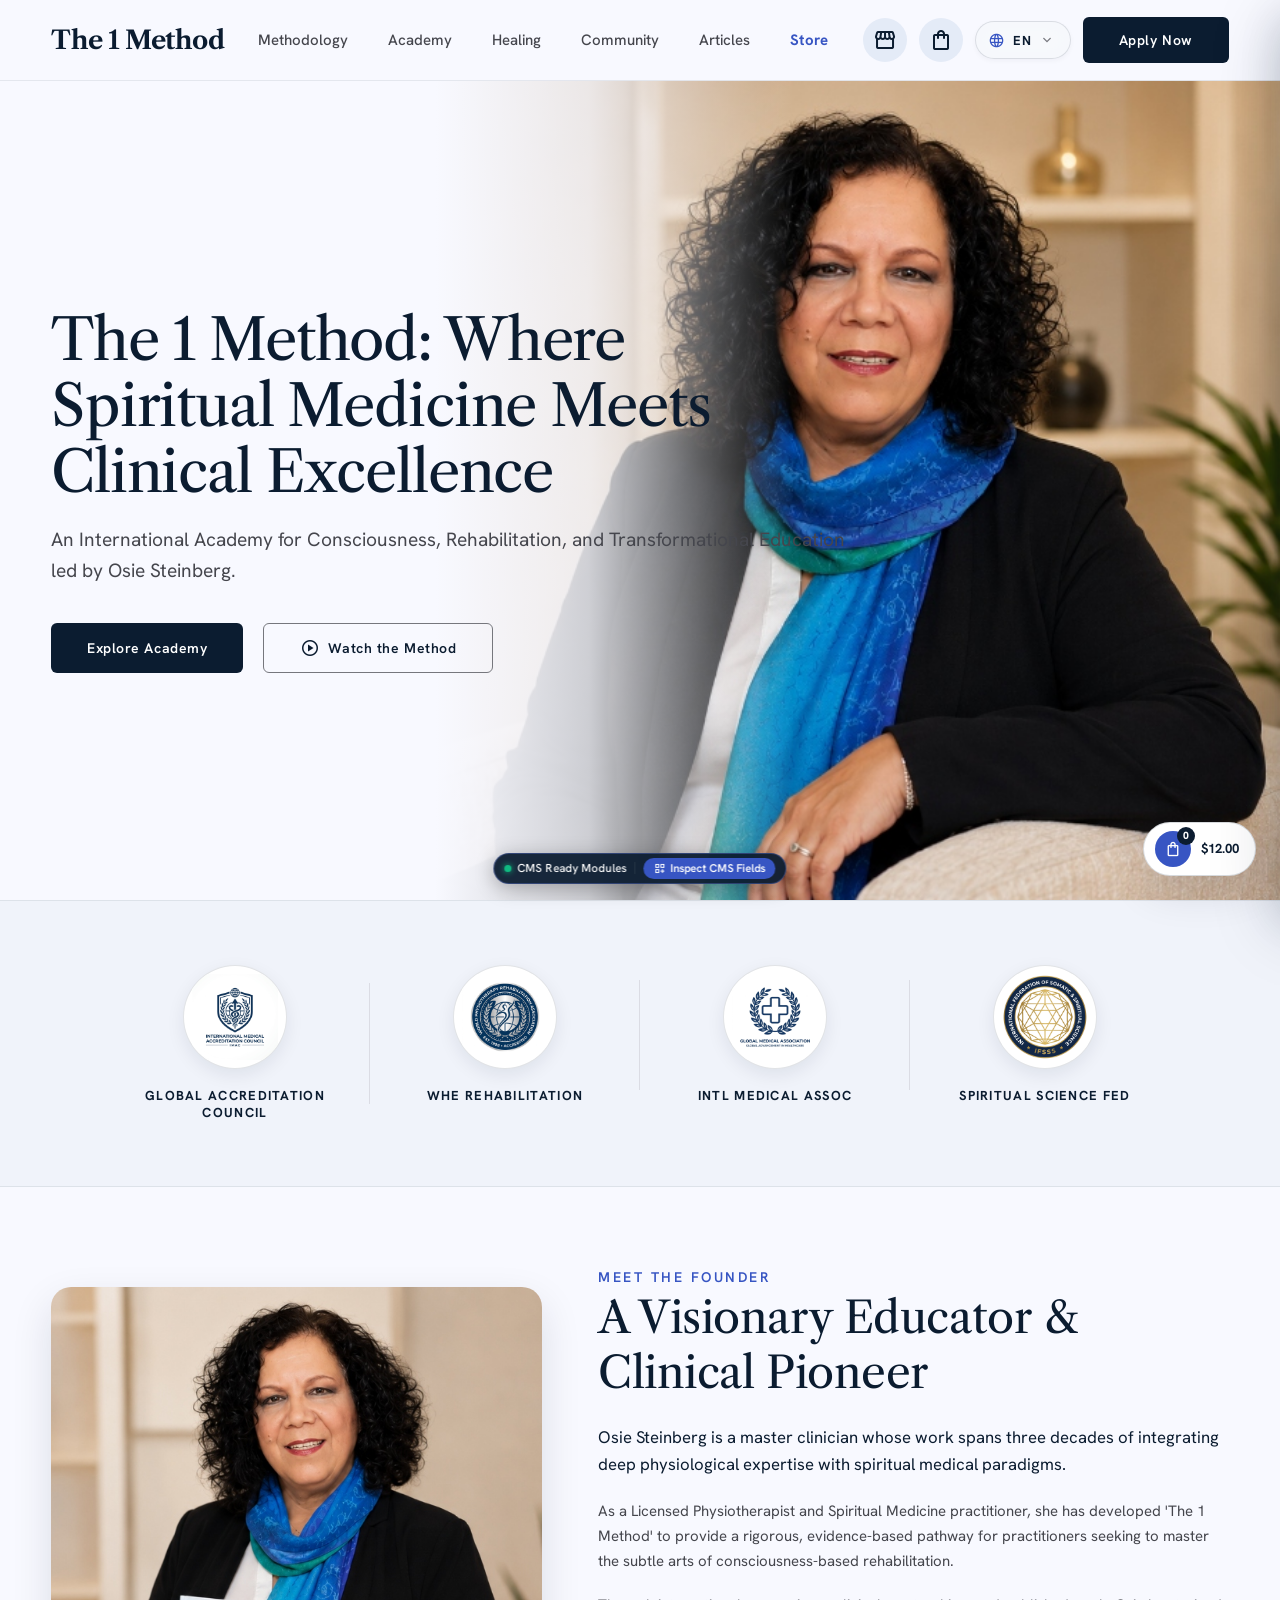
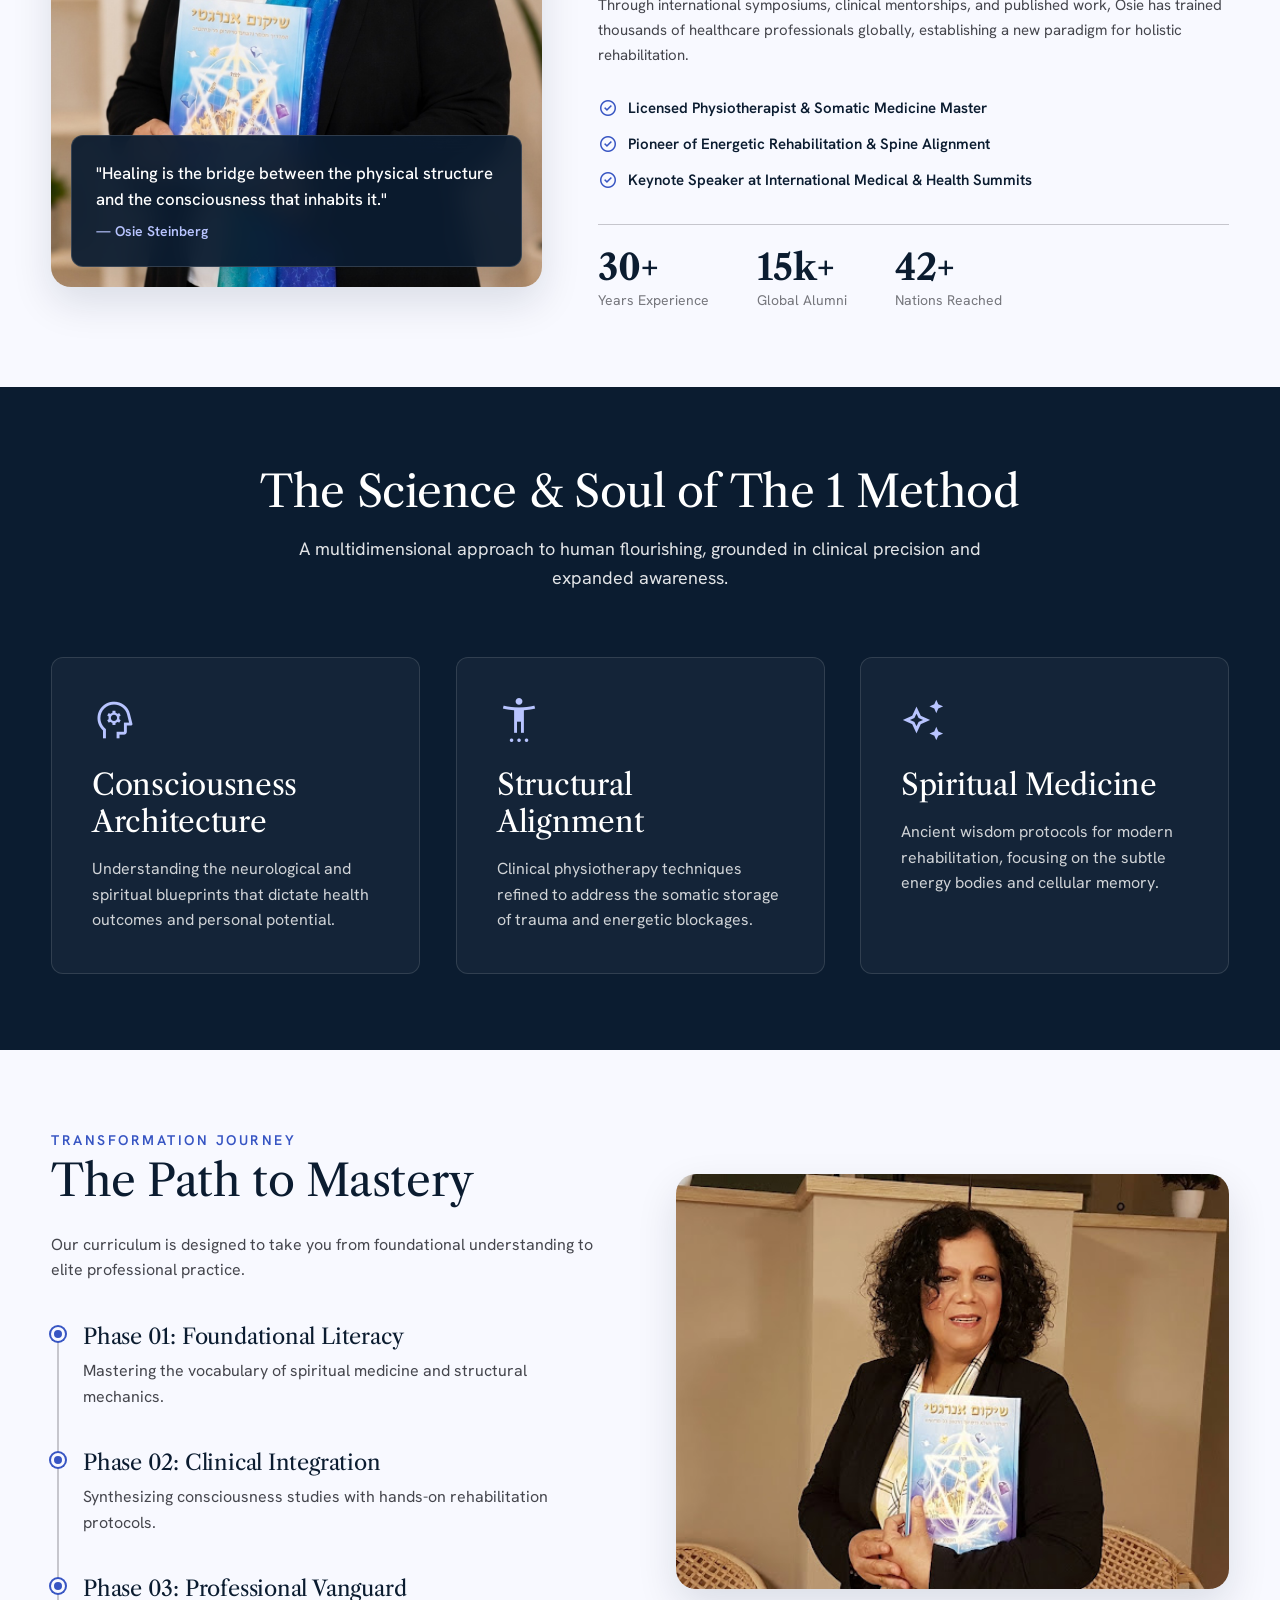
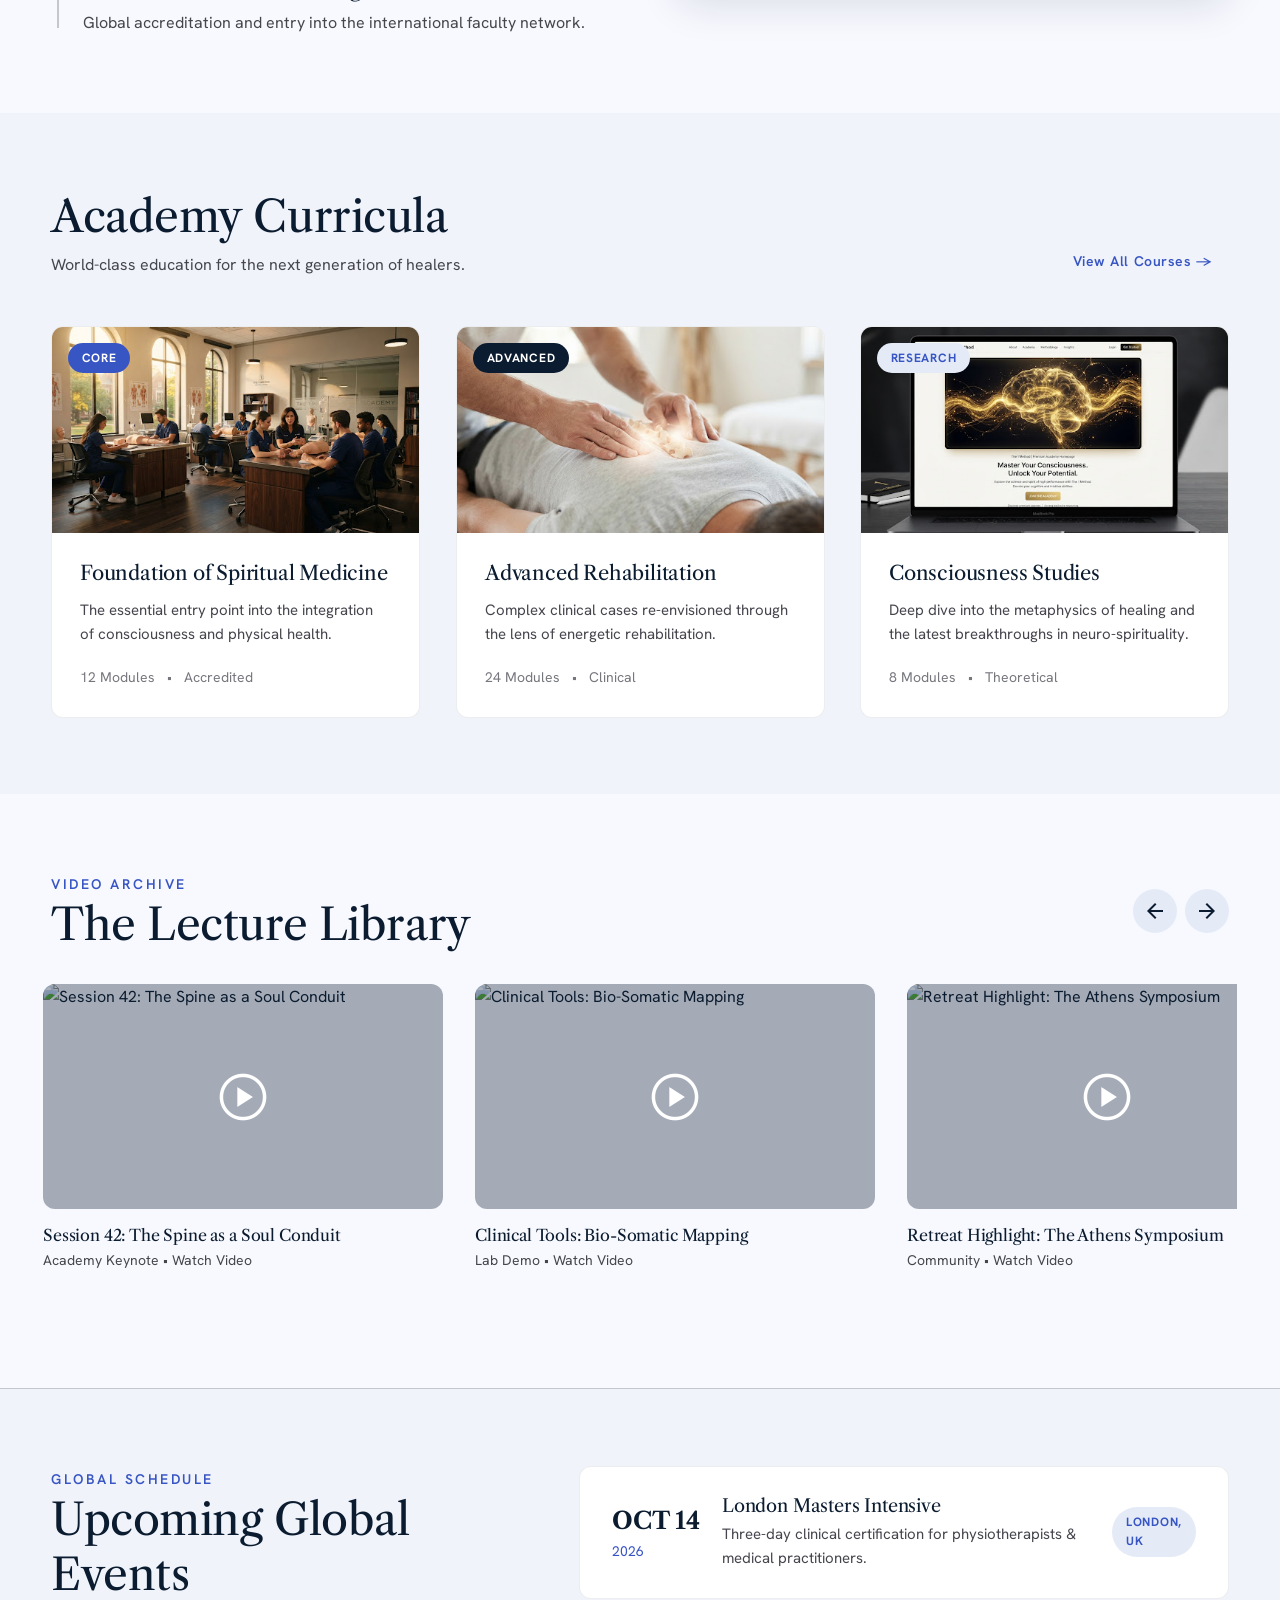
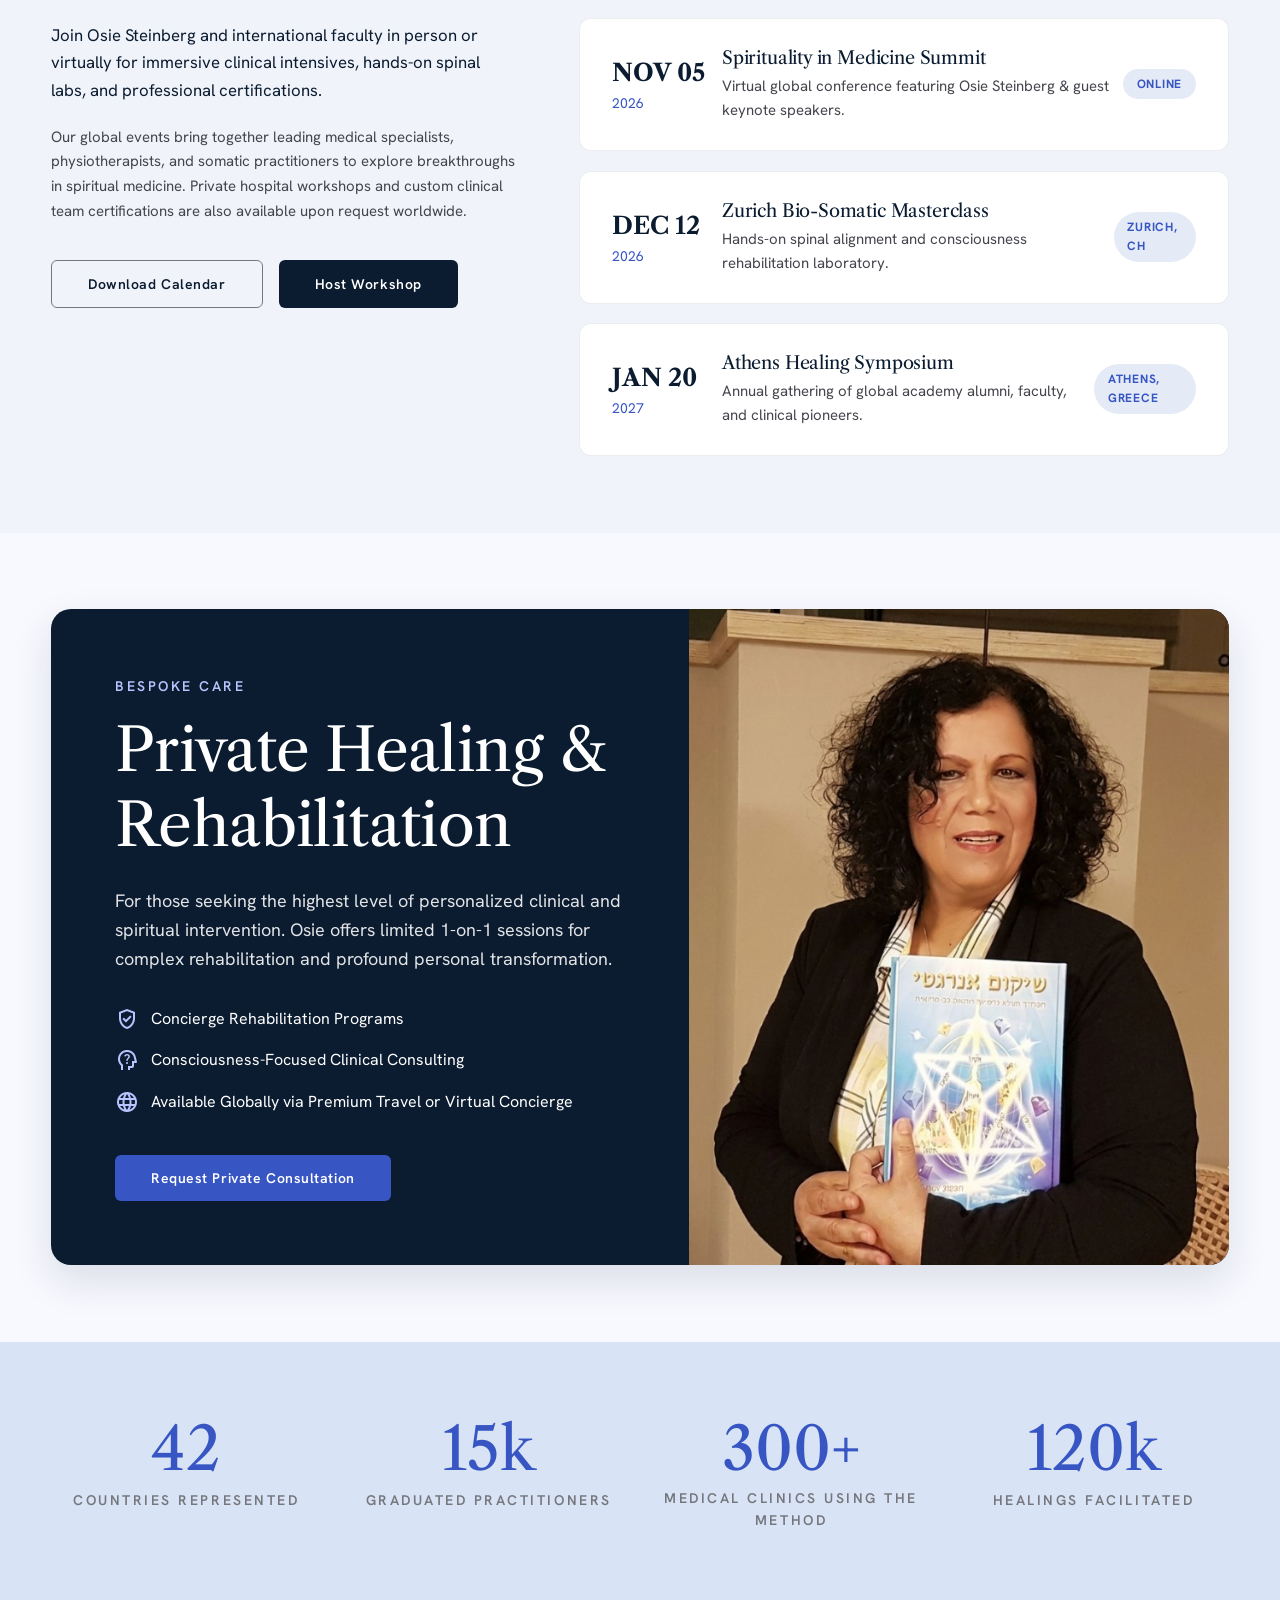
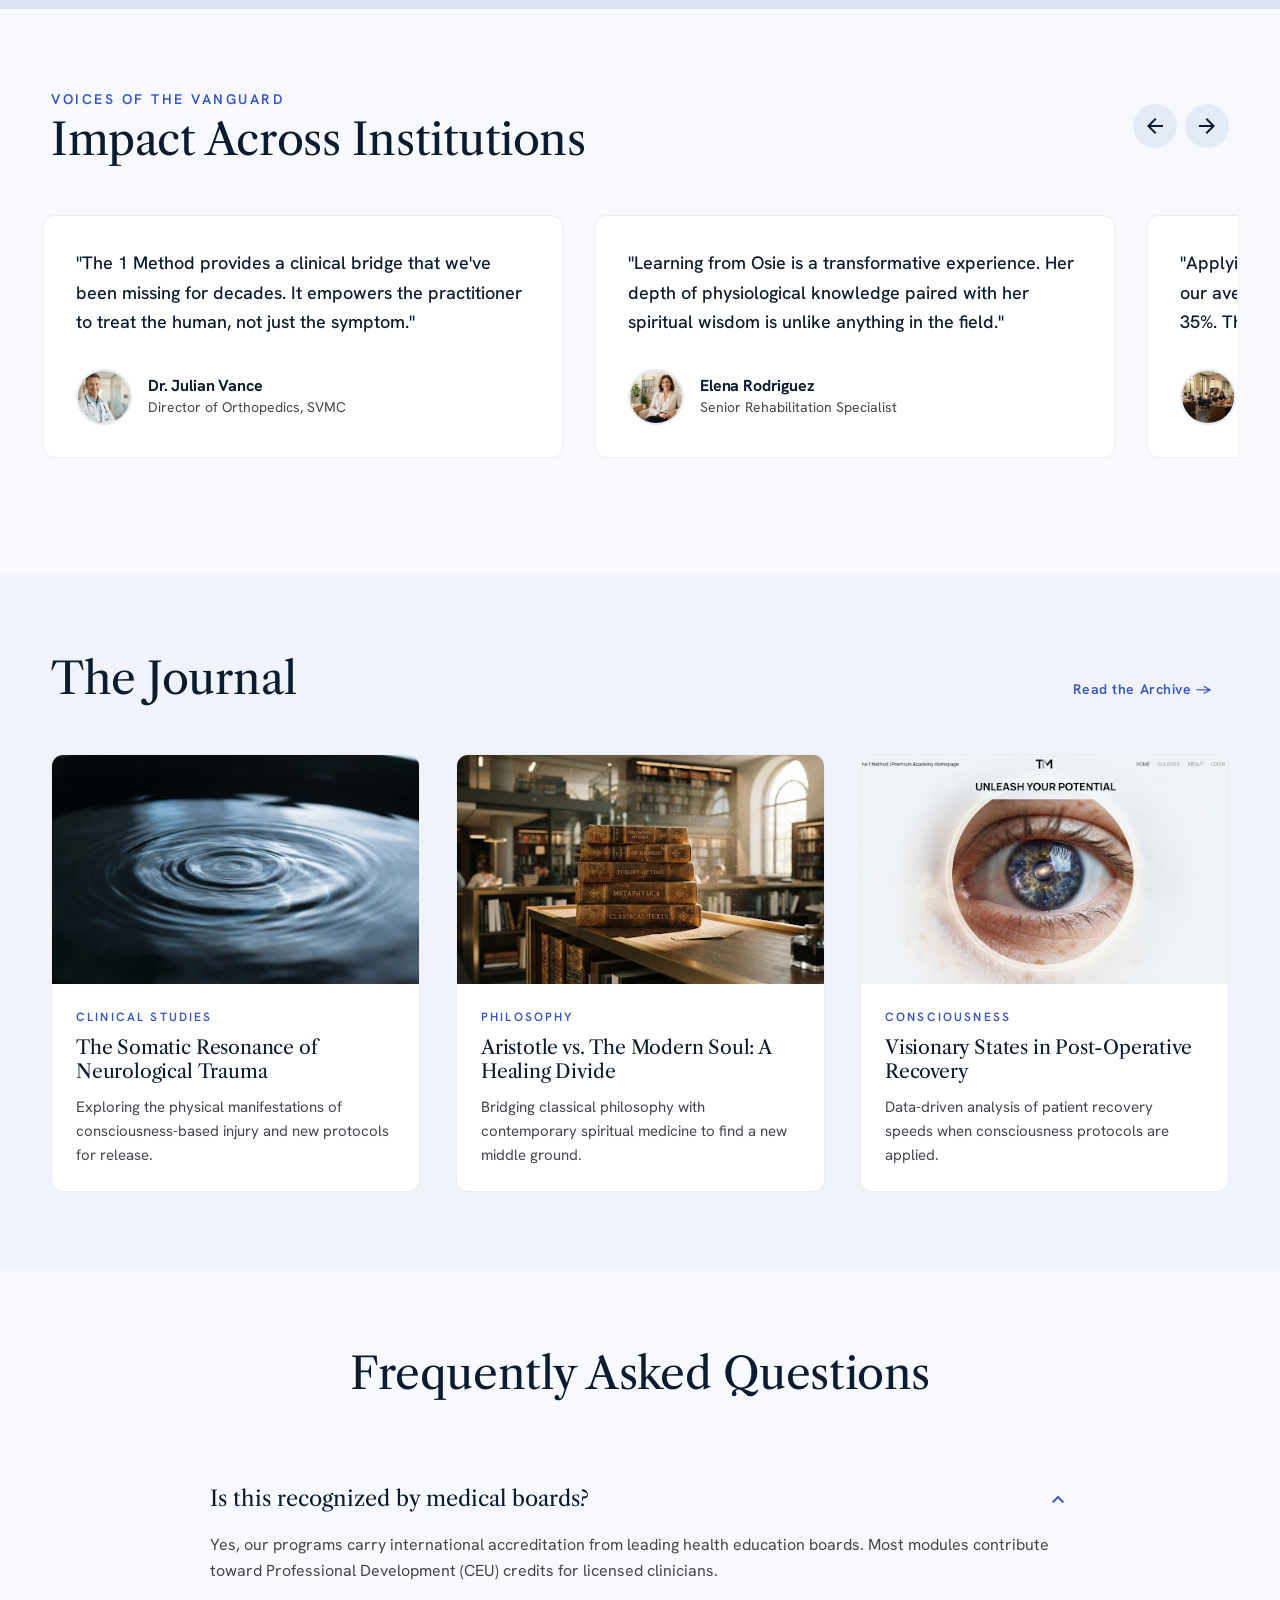
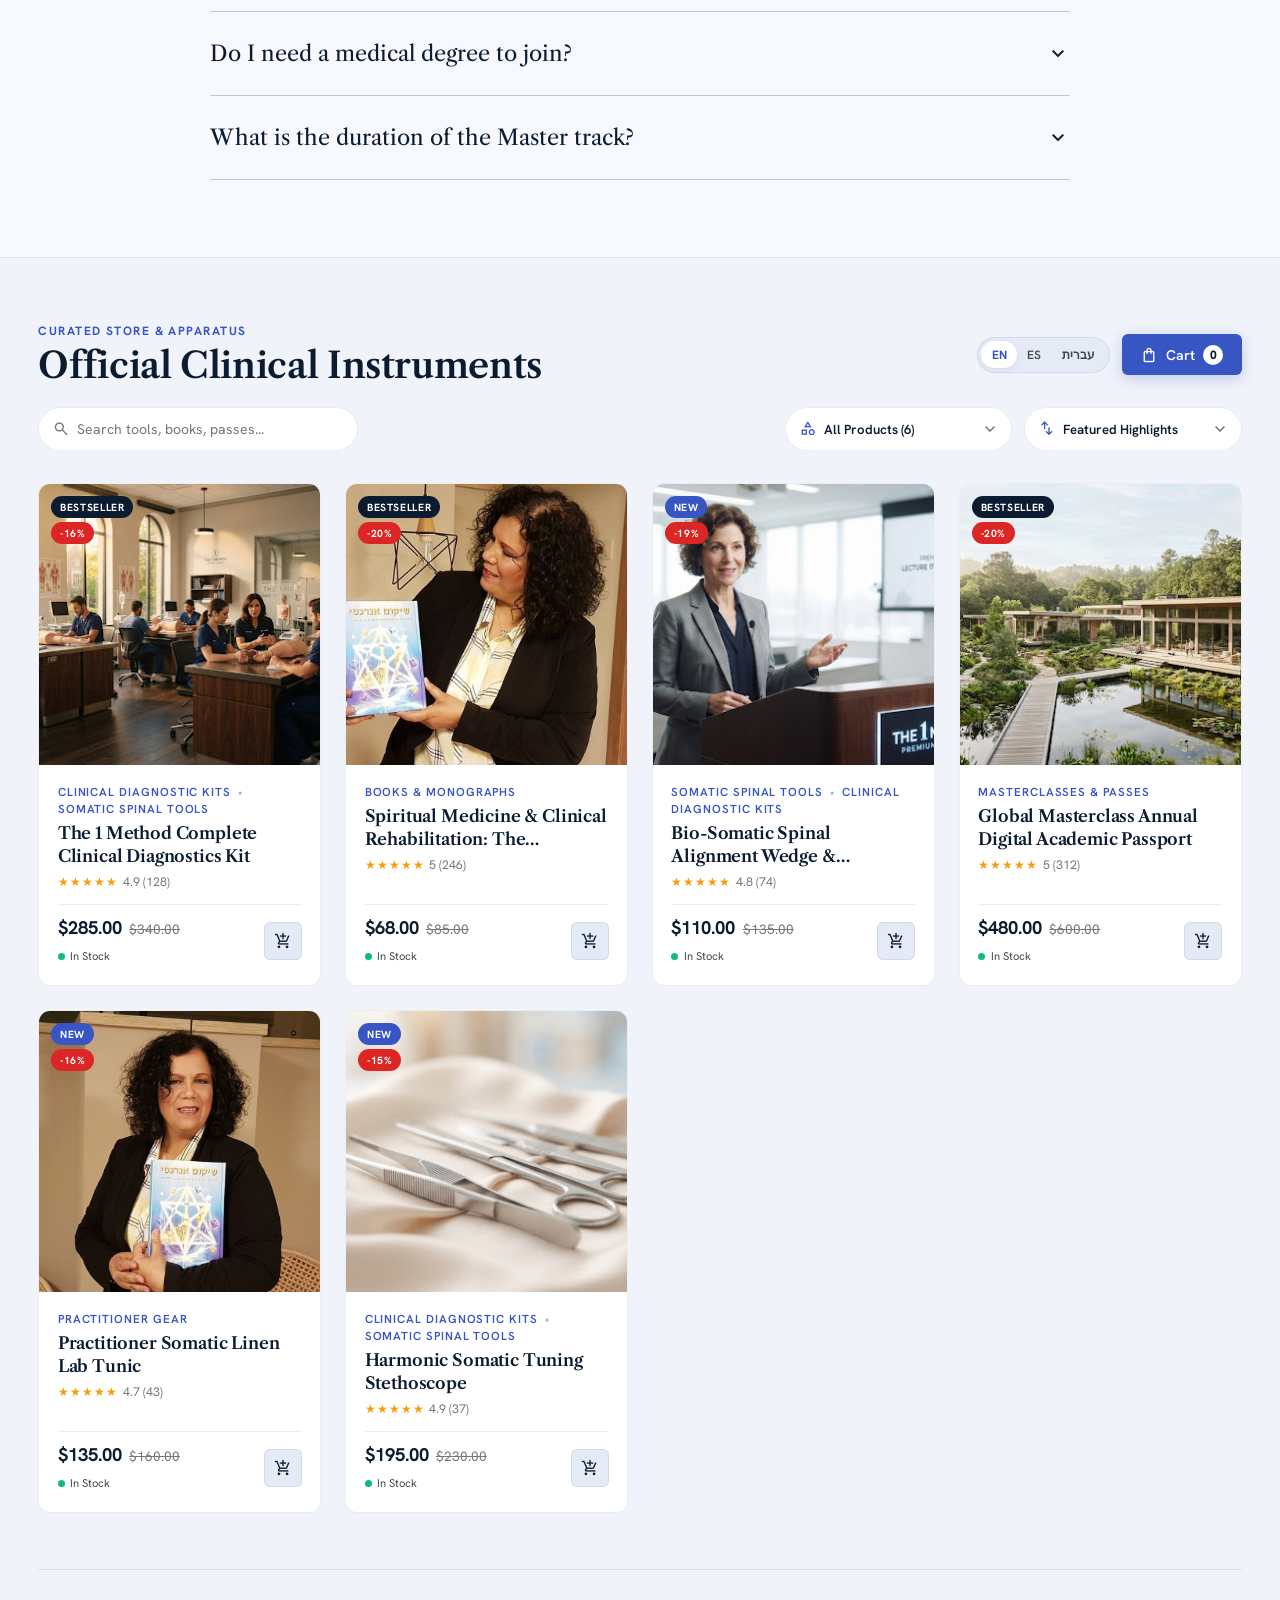
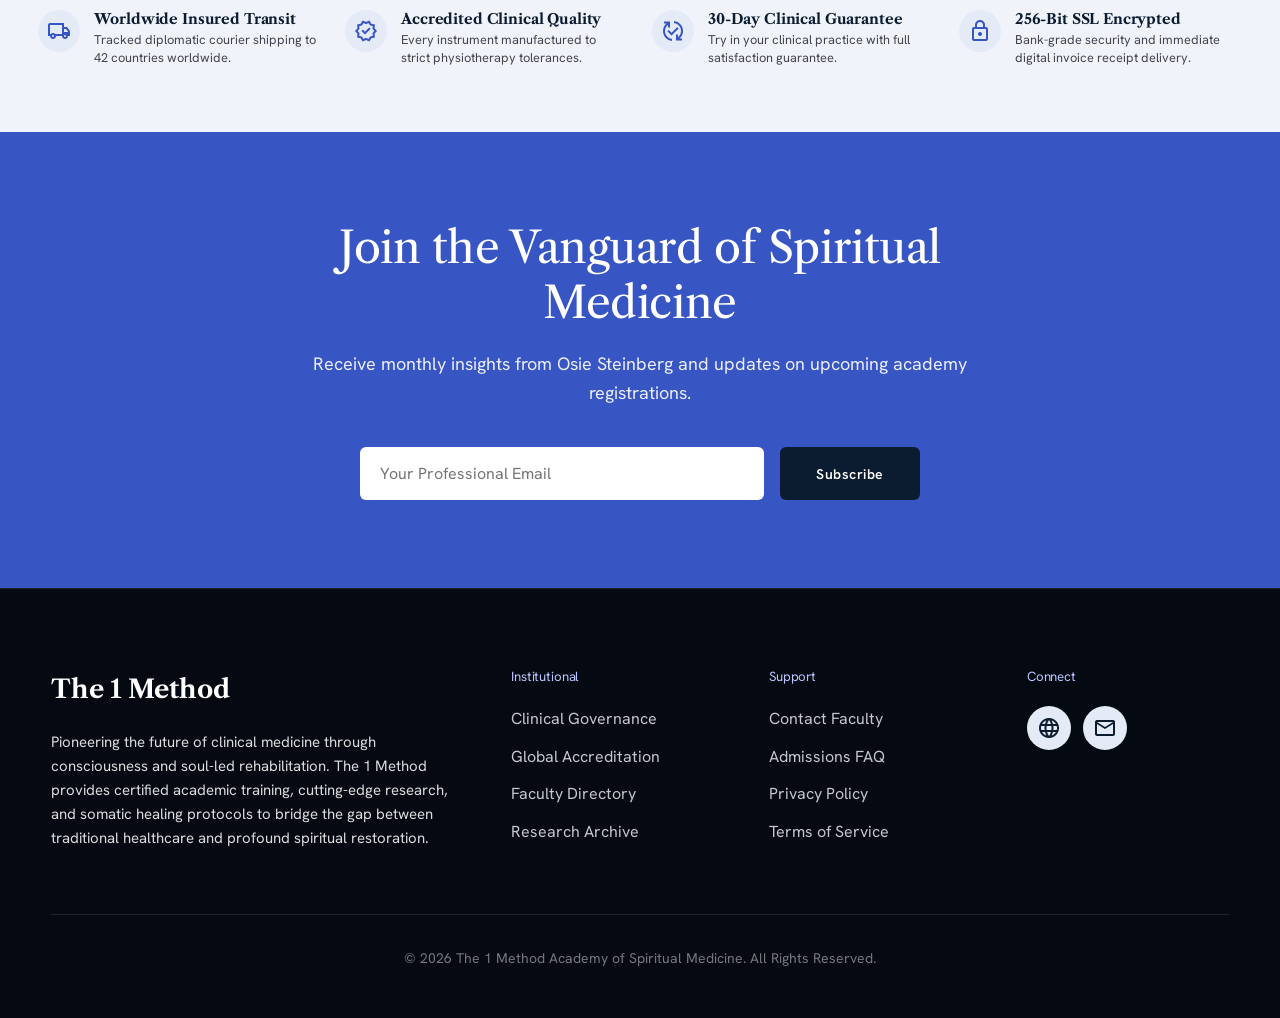
==== commit f2e9d91e: "feat: implement standalone store component and design system" ====
--- a/index.html
+++ b/index.html
@@ -20,6 +20,7 @@
   <link rel="stylesheet" href="css/sections.css">
   <link rel="stylesheet" href="css/ecommerce.css">
   <link rel="stylesheet" href="css/cms-inspector.css">
+  <link rel="stylesheet" href="css/standalone-store.css">
 </head>
 <body>
 
@@ -36,11 +37,11 @@
         <li><a href="#healing" class="nav-link" data-cms-field="menu_item_3">Healing</a></li>
         <li><a href="#community" class="nav-link" data-cms-field="menu_item_4">Community</a></li>
         <li><a href="#journal" class="nav-link" data-cms-field="menu_item_5">Articles</a></li>
-        <li><a href="store.html" class="nav-link" data-cms-field="menu_item_store" style="color: var(--color-secondary); font-weight: 700;">Store</a></li>
+        <li><a href="#store-section" class="nav-link" data-cms-field="menu_item_store" style="color: var(--color-secondary); font-weight: 700;">Store</a></li>
       </ul>
 
       <div class="nav-actions">
-        <a href="store.html" class="btn-icon" aria-label="Academy Store" title="Store & Apparatus">
+        <a href="#store-section" class="btn-icon" aria-label="Academy Store" title="Store & Apparatus">
           <span class="material-symbols-outlined">storefront</span>
         </a>
         <a href="cart.html" class="btn-icon" aria-label="Shopping Cart" title="Shopping Cart">
@@ -98,7 +99,7 @@
       <li><a href="#healing" class="nav-link">Healing</a></li>
       <li><a href="#community" class="nav-link">Community</a></li>
       <li><a href="#journal" class="nav-link">Articles</a></li>
-      <li><a href="store.html" class="nav-link" style="color:var(--color-secondary); font-weight:700;">Store & Apparatus</a></li>
+      <li><a href="#store-section" class="nav-link" style="color:var(--color-secondary); font-weight:700;">Store & Apparatus</a></li>
     </ul>
     <div style="display:flex; flex-direction:column; gap:0.75rem; margin-top: auto;">
       <!-- Luxury Tactile Mobile Drawer Language Chips -->
@@ -110,7 +111,7 @@
           <button class="drawer-lang-chip" data-lang="he">עברית</button>
         </div>
       </div>
-      <a href="store.html" class="btn btn-secondary" style="width:100%;">Visit Store</a>
+      <a href="#store-section" class="btn btn-secondary" style="width:100%;">Visit Store</a>
       <button class="btn btn-primary" data-open-modal="modal-apply" style="width:100%;">Apply Now</button>
     </div>
   </aside>
@@ -791,6 +792,14 @@
 
 
   <!-- ==========================================
+       CMS MODULE: STANDALONE STORE SECTION
+  =========================================== -->
+  <section id="store-section" data-cms-section="standalone-store" style="border-top: 1px solid var(--color-card-border); background: var(--color-surface-low);">
+    <div id="t1m-standalone-store"></div>
+  </section>
+
+
+  <!-- ==========================================
        CMS MODULE 15: NEWSLETTER CTA
   =========================================== -->
   <section data-cms-section="newsletter-cta" class="section newsletter-section">
@@ -946,5 +955,7 @@
 
   <!-- ES6 Module Script -->
   <script type="module" src="js/main.js"></script>
+  <!-- Standalone Store Controller Script -->
+  <script src="js/standalone-store.js"></script>
 </body>
 </html>
--- a/css/standalone-store.css
+++ b/css/standalone-store.css
@@ -0,0 +1,1433 @@
+/* ==========================================================================
+   THE 1 METHOD STORE — STANDALONE DESIGN SYSTEM STYLESHEET
+   Self-contained, Adaptive CSS Variables, Host-First Inheritance, LTR & RTL
+   ========================================================================== */
+
+/* --------------------------------------------------------------------------
+   01. Adaptive Design System Tokens
+   Adopts host site colors, typography, radii, and shadows automatically.
+   Override any variable on the container to rebrand for any new site.
+   -------------------------------------------------------------------------- */
+.t1m-standalone-store,
+[data-t1m-store] {
+  /* Colors: Inherit from host site or fall back to default luxury palette */
+  --t1m-primary: var(--color-primary, #0b1c30);
+  --t1m-on-primary: var(--color-on-primary, #ffffff);
+  --t1m-secondary: var(--color-secondary, #3755c3);
+  --t1m-secondary-hover: var(--color-secondary-hover, #2643af);
+  --t1m-secondary-container: var(--color-secondary-container, #708cfd);
+  --t1m-secondary-dim: var(--color-secondary-dim, #b8c4ff);
+
+  --t1m-surface: var(--color-surface, #ffffff);
+  --t1m-surface-low: var(--color-surface-low, #f8f9ff);
+  --t1m-surface-container: var(--color-surface-container, #eef2f9);
+  --t1m-surface-card: var(--color-card-bg, #ffffff);
+
+  --t1m-on-surface: var(--color-on-surface, #0b1c30);
+  --t1m-on-surface-variant: var(--color-on-surface-variant, #475569);
+  --t1m-outline: var(--color-outline, #76777d);
+  --t1m-border: var(--color-card-border, rgba(11, 28, 48, 0.09));
+  --t1m-border-strong: rgba(11, 28, 48, 0.16);
+
+  /* Typography: Inherit host site fonts or use high-end defaults */
+  --t1m-font-serif: var(--font-serif, 'Libre Caslon Text', Georgia, serif);
+  --t1m-font-sans: var(--font-sans, 'Hanken Grotesk', -apple-system, BlinkMacSystemFont, 'Segoe UI', Roboto, sans-serif);
+  --t1m-font-hebrew: var(--font-hebrew, 'Heebo', 'Rubik', 'Assistant', -apple-system, sans-serif);
+
+  /* Radii & Shadows */
+  --t1m-radius-xs: var(--radius-xs, 4px);
+  --t1m-radius-sm: var(--radius-sm, 6px);
+  --t1m-radius-md: var(--radius-md, 12px);
+  --t1m-radius-lg: var(--radius-lg, 20px);
+  --t1m-radius-full: 9999px;
+
+  --t1m-shadow-sm: var(--shadow-sm, 0 2px 8px rgba(11, 28, 48, 0.06));
+  --t1m-shadow-md: var(--shadow-md, 0 8px 24px rgba(11, 28, 48, 0.08));
+  --t1m-shadow-lg: var(--shadow-lg, 0 16px 40px rgba(11, 28, 48, 0.12));
+  --t1m-shadow-modal: 0 24px 64px rgba(11, 28, 48, 0.22);
+
+  /* Stock & Semantic Badges */
+  --t1m-stock-in: #10b981;
+  --t1m-stock-in-bg: rgba(16, 185, 129, 0.12);
+  --t1m-stock-low: #f59e0b;
+  --t1m-stock-low-bg: rgba(245, 158, 11, 0.12);
+  --t1m-stock-out: #ef4444;
+  --t1m-stock-out-bg: rgba(239, 68, 68, 0.12);
+  --t1m-color-rating: #f59e0b;
+  --t1m-color-sale: #dc2626;
+
+  --t1m-transition: 0.22s cubic-bezier(0.33, 1, 0.68, 1);
+
+  /* Base Section Reset & Isolation */
+  position: relative;
+  width: 100%;
+  box-sizing: border-box;
+  background-color: var(--t1m-surface-low);
+  color: var(--t1m-on-surface);
+  font-family: var(--t1m-font-sans);
+  line-height: 1.5;
+  -webkit-font-smoothing: antialiased;
+  -moz-osx-font-smoothing: grayscale;
+}
+
+/* --------------------------------------------------------------------------
+   02. Dark Theme & Night Mode Support
+   Automatically applies when host is dark or data-theme="dark"
+   -------------------------------------------------------------------------- */
+.t1m-standalone-store[data-theme="dark"],
+[data-theme="dark"] .t1m-standalone-store,
+body.dark-mode .t1m-standalone-store {
+  --t1m-surface: #0b1c30;
+  --t1m-surface-low: #071220;
+  --t1m-surface-container: #10263f;
+  --t1m-surface-card: #0d2138;
+  --t1m-on-surface: #f8f9ff;
+  --t1m-on-surface-variant: #94a3b8;
+  --t1m-border: rgba(255, 255, 255, 0.09);
+  --t1m-border-strong: rgba(255, 255, 255, 0.18);
+  --t1m-shadow-sm: 0 2px 8px rgba(0, 0, 0, 0.3);
+  --t1m-shadow-md: 0 8px 24px rgba(0, 0, 0, 0.4);
+  --t1m-shadow-lg: 0 16px 40px rgba(0, 0, 0, 0.55);
+  --t1m-shadow-modal: 0 24px 64px rgba(0, 0, 0, 0.7);
+}
+
+/* --------------------------------------------------------------------------
+   03. RTL (Hebrew / Arabic) Bidirectional Layout
+   -------------------------------------------------------------------------- */
+.t1m-standalone-store[dir="rtl"],
+.t1m-standalone-store.t1m-rtl,
+[dir="rtl"] .t1m-standalone-store {
+  direction: rtl;
+  text-align: right;
+  font-family: var(--t1m-font-hebrew), var(--t1m-font-sans);
+}
+
+.t1m-standalone-store *,
+.t1m-standalone-store *::before,
+.t1m-standalone-store *::after {
+  box-sizing: border-box;
+}
+
+/* --------------------------------------------------------------------------
+   04. Store Section Container
+   -------------------------------------------------------------------------- */
+.t1m-store-inner {
+  width: 100%;
+  max-width: 1360px;
+  margin: 0 auto;
+  padding: clamp(2.5rem, 5vw, 4.5rem) clamp(1.25rem, 3vw, 2.5rem);
+}
+
+/* --------------------------------------------------------------------------
+   05. Store Toolbar (Categories, Search, Sort & Cart Action)
+   -------------------------------------------------------------------------- */
+.t1m-toolbar-wrap {
+  display: flex;
+  flex-direction: column;
+  gap: 1.25rem;
+  margin-bottom: 2.25rem;
+}
+
+.t1m-toolbar-top {
+  display: flex;
+  align-items: center;
+  justify-content: space-between;
+  flex-wrap: wrap;
+  gap: 1rem;
+}
+
+.t1m-section-heading-group {
+  display: flex;
+  flex-direction: column;
+}
+
+/* --------------------------------------------------------------------------
+   05. Store Toolbar (Category Dropdown, Search, Sort & Cart Action)
+   100% Responsive, Zero Horizontal Scrollbars, Mobile-First
+   -------------------------------------------------------------------------- */
+.t1m-toolbar-wrap {
+  display: flex;
+  flex-direction: column;
+  gap: 1.25rem;
+  margin-bottom: 2rem;
+}
+
+.t1m-toolbar-top {
+  display: flex;
+  flex-direction: column;
+  align-items: flex-start;
+  gap: 1rem;
+}
+
+@media (min-width: 640px) {
+  .t1m-toolbar-top {
+    flex-direction: row;
+    align-items: center;
+    justify-content: space-between;
+  }
+}
+
+.t1m-section-heading-group {
+  display: flex;
+  flex-direction: column;
+}
+
+.t1m-section-tag {
+  font-size: 0.75rem;
+  font-weight: 700;
+  letter-spacing: 0.12em;
+  text-transform: uppercase;
+  color: var(--t1m-secondary);
+  margin-bottom: 0.25rem;
+}
+
+.t1m-section-title {
+  font-family: var(--t1m-font-serif);
+  font-size: clamp(1.45rem, 2.5vw + 0.5rem, 2.25rem);
+  font-weight: 600;
+  line-height: 1.2;
+  margin: 0;
+  color: var(--t1m-on-surface);
+}
+
+.t1m-toolbar-actions {
+  display: flex;
+  align-items: center;
+  gap: 0.75rem;
+  flex-wrap: wrap;
+  width: 100%;
+}
+
+@media (min-width: 640px) {
+  .t1m-toolbar-actions {
+    width: auto;
+  }
+}
+
+/* Live Language Selector Pill in Store Toolbar */
+.t1m-lang-pills {
+  display: flex;
+  align-items: center;
+  background: var(--t1m-surface-container);
+  border-radius: var(--t1m-radius-full);
+  padding: 0.2rem;
+  border: 1px solid var(--t1m-border);
+}
+
+.t1m-lang-btn {
+  background: transparent;
+  border: none;
+  color: var(--t1m-on-surface-variant);
+  font-size: 0.75rem;
+  font-weight: 600;
+  padding: 0.35rem 0.65rem;
+  border-radius: var(--t1m-radius-full);
+  cursor: pointer;
+  transition: var(--t1m-transition);
+}
+
+.t1m-lang-btn:hover {
+  color: var(--t1m-on-surface);
+}
+
+.t1m-lang-btn.active {
+  background: var(--t1m-surface-card);
+  color: var(--t1m-secondary);
+  box-shadow: var(--t1m-shadow-sm);
+  font-weight: 700;
+}
+
+/* Cart Trigger Button */
+.t1m-cart-btn {
+  display: inline-flex;
+  align-items: center;
+  gap: 0.5rem;
+  background: var(--t1m-secondary);
+  color: #ffffff;
+  border: none;
+  padding: 0.65rem 1.15rem;
+  border-radius: var(--t1m-radius-sm);
+  font-size: 0.875rem;
+  font-weight: 600;
+  cursor: pointer;
+  transition: var(--t1m-transition);
+  box-shadow: 0 4px 14px rgba(55, 85, 195, 0.25);
+  margin-inline-start: auto;
+}
+
+@media (min-width: 640px) {
+  .t1m-cart-btn {
+    margin-inline-start: 0;
+  }
+}
+
+.t1m-cart-btn:hover {
+  background: var(--t1m-secondary-hover);
+  transform: translateY(-1px);
+}
+
+.t1m-cart-badge {
+  background: #ffffff;
+  color: var(--t1m-primary);
+  font-size: 0.75rem;
+  font-weight: 800;
+  min-width: 20px;
+  height: 20px;
+  border-radius: var(--t1m-radius-full);
+  display: inline-flex;
+  align-items: center;
+  justify-content: center;
+  padding: 0 4px;
+}
+
+/* Controls Row: Category Dropdown, Search Input, Sort Dropdown */
+.t1m-controls-row {
+  display: flex;
+  flex-direction: column;
+  gap: 0.75rem;
+  width: 100%;
+}
+
+@media (min-width: 860px) {
+  .t1m-controls-row {
+    flex-direction: row;
+    align-items: center;
+    justify-content: space-between;
+    gap: 1rem;
+  }
+}
+
+/* Search Box Container */
+.t1m-search-wrap {
+  position: relative;
+  width: 100%;
+}
+
+@media (min-width: 860px) {
+  .t1m-search-wrap {
+    max-width: 320px;
+    flex: 1;
+  }
+}
+
+.t1m-search-icon {
+  position: absolute;
+  top: 50%;
+  transform: translateY(-50%);
+  color: var(--t1m-outline);
+  pointer-events: none;
+  font-size: 1.15rem;
+}
+
+.t1m-standalone-store:not([dir="rtl"]) .t1m-search-icon { left: 0.85rem; }
+.t1m-standalone-store[dir="rtl"] .t1m-search-icon { right: 0.85rem; }
+
+.t1m-search-input {
+  width: 100%;
+  height: 44px;
+  background: var(--t1m-surface-card);
+  border: 1px solid var(--t1m-border);
+  color: var(--t1m-on-surface);
+  border-radius: var(--t1m-radius-full);
+  font-size: 0.875rem;
+  font-family: inherit;
+  outline: none;
+  transition: var(--t1m-transition);
+}
+
+.t1m-standalone-store:not([dir="rtl"]) .t1m-search-input {
+  padding-left: 2.35rem;
+  padding-right: 1rem;
+}
+.t1m-standalone-store[dir="rtl"] .t1m-search-input {
+  padding-right: 2.35rem;
+  padding-left: 1rem;
+}
+
+.t1m-search-input:focus {
+  border-color: var(--t1m-secondary);
+  box-shadow: 0 0 0 3px rgba(55, 85, 195, 0.15);
+}
+
+/* Dropdown Filters Cluster (Category & Sort Dropdowns) */
+.t1m-dropdowns-cluster {
+  display: grid;
+  grid-template-columns: 1fr 1fr;
+  gap: 0.65rem;
+  width: 100%;
+}
+
+@media (min-width: 860px) {
+  .t1m-dropdowns-cluster {
+    display: flex;
+    align-items: center;
+    width: auto;
+    gap: 0.75rem;
+  }
+}
+
+/* Custom Select Dropdown Wrappers */
+.t1m-custom-select-wrap {
+  position: relative;
+  width: 100%;
+  display: inline-flex;
+  align-items: center;
+}
+
+@media (min-width: 860px) {
+  .t1m-custom-select-wrap {
+    width: auto;
+    min-width: 210px;
+  }
+}
+
+.t1m-select-leading-icon {
+  position: absolute;
+  top: 50%;
+  transform: translateY(-50%);
+  color: var(--t1m-secondary);
+  pointer-events: none;
+  font-size: 1.1rem;
+}
+
+.t1m-standalone-store:not([dir="rtl"]) .t1m-select-leading-icon { left: 0.85rem; }
+.t1m-standalone-store[dir="rtl"] .t1m-select-leading-icon { right: 0.85rem; }
+
+.t1m-select-trailing-arrow {
+  position: absolute;
+  top: 50%;
+  transform: translateY(-50%);
+  color: var(--t1m-outline);
+  pointer-events: none;
+  font-size: 1.25rem;
+  transition: transform var(--t1m-transition);
+}
+
+.t1m-standalone-store:not([dir="rtl"]) .t1m-select-trailing-arrow { right: 0.75rem; }
+.t1m-standalone-store[dir="rtl"] .t1m-select-trailing-arrow { left: 0.75rem; }
+
+.t1m-select-field {
+  width: 100%;
+  height: 44px;
+  background: var(--t1m-surface-card);
+  border: 1px solid var(--t1m-border);
+  color: var(--t1m-on-surface);
+  border-radius: var(--t1m-radius-full);
+  font-size: 0.825rem;
+  font-weight: 600;
+  font-family: inherit;
+  cursor: pointer;
+  outline: none;
+  appearance: none;
+  -webkit-appearance: none;
+  -moz-appearance: none;
+  transition: var(--t1m-transition);
+}
+
+.t1m-standalone-store:not([dir="rtl"]) .t1m-select-field {
+  padding-left: 2.35rem;
+  padding-right: 2rem;
+}
+.t1m-standalone-store[dir="rtl"] .t1m-select-field {
+  padding-right: 2.35rem;
+  padding-left: 2rem;
+}
+
+.t1m-select-field:hover {
+  border-color: var(--t1m-secondary-dim);
+}
+
+.t1m-select-field:focus {
+  border-color: var(--t1m-secondary);
+  box-shadow: 0 0 0 3px rgba(55, 85, 195, 0.15);
+}
+
+/* --------------------------------------------------------------------------
+   Active Category Filter Bar & Clickable Tags
+   100% Mobile Responsive, Zero Horizontal Scrollbars
+   -------------------------------------------------------------------------- */
+.t1m-active-filter-bar {
+  display: flex;
+  align-items: center;
+  justify-content: space-between;
+  background: var(--t1m-surface-container);
+  border: 1px solid var(--t1m-border);
+  border-radius: var(--t1m-radius-sm);
+  padding: 0.5rem 0.85rem;
+  font-size: 0.8rem;
+  color: var(--t1m-on-surface);
+  gap: 0.75rem;
+  flex-wrap: wrap;
+  animation: t1mFadeIn 0.2s ease;
+}
+
+@keyframes t1mFadeIn {
+  from { opacity: 0; transform: translateY(-4px); }
+  to { opacity: 1; transform: translateY(0); }
+}
+
+.t1m-active-filter-info {
+  display: inline-flex;
+  align-items: center;
+  gap: 0.45rem;
+  font-size: 0.825rem;
+}
+
+.t1m-active-filter-info strong {
+  color: var(--t1m-secondary);
+  font-weight: 700;
+}
+
+.t1m-clear-filter-btn {
+  background: var(--t1m-surface-card);
+  border: 1px solid var(--t1m-border-strong);
+  color: var(--t1m-secondary);
+  padding: 0.3rem 0.75rem;
+  border-radius: var(--t1m-radius-full);
+  font-size: 0.75rem;
+  font-weight: 700;
+  font-family: inherit;
+  cursor: pointer;
+  display: inline-flex;
+  align-items: center;
+  gap: 0.35rem;
+  transition: var(--t1m-transition);
+}
+
+.t1m-clear-filter-btn:hover {
+  background: var(--t1m-secondary);
+  color: #ffffff;
+  border-color: var(--t1m-secondary);
+  transform: translateY(-1px);
+}
+
+/* Active Highlight on Custom Select Wrap */
+.t1m-custom-select-wrap.has-active-filter .t1m-select-field {
+  border-color: var(--t1m-secondary);
+  background: var(--t1m-surface-container);
+  box-shadow: 0 0 0 2px rgba(55, 85, 195, 0.18);
+  font-weight: 700;
+}
+
+.t1m-card-cat-clickable {
+  cursor: pointer;
+  transition: var(--t1m-transition);
+}
+
+.t1m-card-cat-clickable:hover {
+  color: var(--t1m-secondary);
+  text-decoration: underline;
+}
+
+.t1m-cat-sep {
+  opacity: 0.45;
+  margin: 0 0.2rem;
+}
+
+/* --------------------------------------------------------------------------
+   06. Product Cards & Responsive Catalog Grid
+   Identical to our store pages (.product-card)
+   -------------------------------------------------------------------------- */
+.t1m-product-grid {
+  display: grid;
+  grid-template-columns: repeat(1, 1fr);
+  gap: 1.5rem;
+}
+
+@media (min-width: 600px) {
+  .t1m-product-grid { grid-template-columns: repeat(2, 1fr); }
+}
+
+@media (min-width: 990px) {
+  .t1m-product-grid { grid-template-columns: repeat(3, 1fr); }
+}
+
+@media (min-width: 1240px) {
+  .t1m-product-grid { grid-template-columns: repeat(4, 1fr); }
+}
+
+.t1m-product-card {
+  background: var(--t1m-surface-card);
+  border: 1px solid var(--t1m-border);
+  border-radius: var(--t1m-radius-md);
+  overflow: hidden;
+  display: flex;
+  flex-direction: column;
+  transition: all var(--t1m-transition);
+  position: relative;
+}
+
+.t1m-product-card:hover {
+  transform: translateY(-4px);
+  border-color: var(--t1m-secondary-dim);
+  box-shadow: var(--t1m-shadow-md);
+}
+
+/* Media & Hover Crossfade */
+.t1m-card-media {
+  position: relative;
+  width: 100%;
+  aspect-ratio: 1 / 1;
+  background-color: var(--t1m-surface-container);
+  overflow: hidden;
+  cursor: pointer;
+}
+
+.t1m-card-img {
+  width: 100%;
+  height: 100%;
+  object-fit: cover;
+  display: block;
+  transition: transform 0.5s cubic-bezier(0.33, 1, 0.68, 1), opacity var(--t1m-transition);
+}
+
+.t1m-card-img-hover {
+  position: absolute;
+  inset: 0;
+  width: 100%;
+  height: 100%;
+  object-fit: cover;
+  opacity: 0;
+  pointer-events: none;
+  transition: opacity var(--t1m-transition), transform 0.5s cubic-bezier(0.33, 1, 0.68, 1);
+}
+
+.t1m-card-media:hover .t1m-card-img,
+.t1m-card-media:hover .t1m-card-img-hover {
+  transform: scale(1.03);
+}
+
+.t1m-card-media:hover .t1m-card-img-hover {
+  opacity: 1;
+}
+
+/* Badges Stack */
+.t1m-badge-stack {
+  position: absolute;
+  top: 0.75rem;
+  display: flex;
+  flex-direction: column;
+  align-items: flex-start;
+  gap: 0.25rem;
+  z-index: 5;
+}
+
+.t1m-standalone-store:not([dir="rtl"]) .t1m-badge-stack { left: 0.75rem; }
+.t1m-standalone-store[dir="rtl"] .t1m-badge-stack { right: 0.75rem; }
+
+.t1m-badge {
+  display: inline-block;
+  font-size: 0.65rem;
+  font-weight: 700;
+  letter-spacing: 0.06em;
+  text-transform: uppercase;
+  padding: 0.2rem 0.55rem;
+  border-radius: var(--t1m-radius-full);
+  color: #ffffff;
+}
+
+.t1m-badge-bestseller { background: var(--t1m-primary); }
+.t1m-badge-sale { background: var(--t1m-color-sale); }
+.t1m-badge-new { background: var(--t1m-secondary); }
+
+/* Quick View Hover Trigger */
+.t1m-card-hover-actions {
+  position: absolute;
+  bottom: 0.75rem;
+  left: 0.75rem;
+  right: 0.75rem;
+  display: flex;
+  gap: 0.4rem;
+  opacity: 0;
+  transform: translateY(8px);
+  transition: all var(--t1m-transition);
+  z-index: 6;
+}
+
+.t1m-card-media:hover .t1m-card-hover-actions {
+  opacity: 1;
+  transform: translateY(0);
+}
+
+.t1m-btn-quick-view {
+  flex: 1;
+  background: rgba(255, 255, 255, 0.95);
+  backdrop-filter: blur(8px);
+  color: var(--t1m-on-surface);
+  border: 1px solid var(--t1m-border);
+  border-radius: var(--t1m-radius-sm);
+  padding: 0.55rem;
+  font-size: 0.775rem;
+  font-weight: 600;
+  display: flex;
+  align-items: center;
+  justify-content: center;
+  gap: 0.35rem;
+  box-shadow: var(--t1m-shadow-sm);
+  cursor: pointer;
+  transition: all var(--t1m-transition);
+}
+
+.t1m-btn-quick-view:hover {
+  background: var(--t1m-secondary);
+  color: #ffffff;
+  border-color: var(--t1m-secondary);
+}
+
+/* Card Body */
+.t1m-card-body {
+  padding: 1.15rem;
+  display: flex;
+  flex-direction: column;
+  flex: 1;
+}
+
+.t1m-card-cat-label {
+  font-size: 0.725rem;
+  text-transform: uppercase;
+  letter-spacing: 0.08em;
+  color: var(--t1m-secondary);
+  font-weight: 600;
+  margin-bottom: 0.25rem;
+}
+
+.t1m-card-title {
+  font-family: var(--t1m-font-serif);
+  font-size: 1.05rem;
+  font-weight: 600;
+  line-height: 1.35;
+  color: var(--t1m-on-surface);
+  margin: 0 0 0.35rem 0;
+  cursor: pointer;
+  display: -webkit-box;
+  -webkit-line-clamp: 2;
+  -webkit-box-orient: vertical;
+  overflow: hidden;
+  transition: color var(--t1m-transition);
+}
+
+.t1m-card-title:hover {
+  color: var(--t1m-secondary);
+}
+
+.t1m-card-rating {
+  display: flex;
+  align-items: center;
+  gap: 0.3rem;
+  margin-bottom: 0.75rem;
+  font-size: 0.775rem;
+  color: var(--t1m-outline);
+}
+
+.t1m-stars {
+  color: var(--t1m-color-rating);
+  letter-spacing: 1px;
+}
+
+/* Card Pricing & Quick Add */
+.t1m-card-pricing-row {
+  display: flex;
+  justify-content: space-between;
+  align-items: center;
+  margin-top: auto;
+  padding-top: 0.65rem;
+  border-top: 1px solid var(--t1m-border);
+}
+
+.t1m-price-box {
+  display: flex;
+  align-items: baseline;
+  gap: 0.45rem;
+}
+
+.t1m-price-current {
+  font-size: 1.15rem;
+  font-weight: 700;
+  color: var(--t1m-on-surface);
+}
+
+.t1m-price-original {
+  font-size: 0.85rem;
+  color: var(--t1m-outline);
+  text-decoration: line-through;
+}
+
+.t1m-stock-status {
+  display: inline-flex;
+  align-items: center;
+  gap: 0.35rem;
+  font-size: 0.7rem;
+  color: var(--t1m-on-surface-variant);
+  margin-top: 0.2rem;
+}
+
+.t1m-stock-dot {
+  width: 7px;
+  height: 7px;
+  border-radius: var(--t1m-radius-full);
+}
+.t1m-stock-dot.in-stock { background: var(--t1m-stock-in); }
+.t1m-stock-dot.low-stock { background: var(--t1m-stock-low); }
+.t1m-stock-dot.out-of-stock { background: var(--t1m-stock-out); }
+
+.t1m-btn-quick-add {
+  background: var(--t1m-surface-container);
+  border: 1px solid var(--t1m-border);
+  color: var(--t1m-on-surface);
+  width: 38px;
+  height: 38px;
+  border-radius: var(--t1m-radius-sm);
+  display: inline-flex;
+  align-items: center;
+  justify-content: center;
+  cursor: pointer;
+  transition: all var(--t1m-transition);
+}
+
+.t1m-btn-quick-add:hover {
+  background: var(--t1m-secondary);
+  border-color: var(--t1m-secondary);
+  color: #ffffff;
+  transform: scale(1.05);
+}
+
+/* --------------------------------------------------------------------------
+   07. Trust & Value Strip (Accreditation & Guarantee)
+   Matches store.html
+   -------------------------------------------------------------------------- */
+.t1m-trust-bar {
+  margin-top: 3.5rem;
+  padding-top: 2.5rem;
+  border-top: 1px solid var(--t1m-border);
+}
+
+.t1m-trust-grid {
+  display: grid;
+  grid-template-columns: repeat(1, 1fr);
+  gap: 1.5rem;
+}
+
+@media (min-width: 600px) {
+  .t1m-trust-grid { grid-template-columns: repeat(2, 1fr); }
+}
+
+@media (min-width: 1024px) {
+  .t1m-trust-grid { grid-template-columns: repeat(4, 1fr); }
+}
+
+.t1m-trust-item {
+  display: flex;
+  align-items: flex-start;
+  gap: 0.875rem;
+}
+
+.t1m-trust-icon {
+  width: 42px;
+  height: 42px;
+  min-width: 42px;
+  border-radius: var(--t1m-radius-full);
+  background: var(--t1m-surface-container);
+  color: var(--t1m-secondary);
+  display: flex;
+  align-items: center;
+  justify-content: center;
+}
+
+.t1m-trust-title {
+  font-size: 0.9rem;
+  font-weight: 700;
+  color: var(--t1m-on-surface);
+  margin: 0 0 0.15rem 0;
+}
+
+.t1m-trust-desc {
+  font-size: 0.8rem;
+  color: var(--t1m-on-surface-variant);
+  line-height: 1.45;
+  margin: 0;
+}
+
+/* --------------------------------------------------------------------------
+   08. In-Place Product Modal
+   -------------------------------------------------------------------------- */
+.t1m-modal-backdrop {
+  position: fixed;
+  inset: 0;
+  background: rgba(11, 28, 48, 0.65);
+  backdrop-filter: blur(6px);
+  z-index: 99990;
+  opacity: 0;
+  visibility: hidden;
+  transition: opacity 0.25s ease, visibility 0.25s ease;
+  display: flex;
+  align-items: center;
+  justify-content: center;
+  padding: 1rem;
+}
+
+.t1m-modal-backdrop.active {
+  opacity: 1;
+  visibility: visible;
+}
+
+.t1m-modal-dialog {
+  background: var(--t1m-surface-card);
+  border: 1px solid var(--t1m-border);
+  border-radius: var(--t1m-radius-lg);
+  max-width: 880px;
+  width: 100%;
+  max-height: 90vh;
+  overflow-y: auto;
+  box-shadow: var(--t1m-shadow-modal);
+  position: relative;
+  padding: 2rem;
+  transform: translateY(16px) scale(0.98);
+  transition: transform 0.25s cubic-bezier(0.33, 1, 0.68, 1);
+}
+
+.t1m-modal-backdrop.active .t1m-modal-dialog {
+  transform: translateY(0) scale(1);
+}
+
+.t1m-modal-close {
+  position: absolute;
+  top: 1.25rem;
+  background: var(--t1m-surface-container);
+  border: 1px solid var(--t1m-border);
+  color: var(--t1m-on-surface-variant);
+  width: 34px;
+  height: 34px;
+  border-radius: var(--t1m-radius-full);
+  display: flex;
+  align-items: center;
+  justify-content: center;
+  cursor: pointer;
+  transition: var(--t1m-transition);
+  z-index: 10;
+}
+
+.t1m-standalone-store:not([dir="rtl"]) .t1m-modal-close,
+body:not([dir="rtl"]) .t1m-modal-close { right: 1.25rem; }
+.t1m-standalone-store[dir="rtl"] .t1m-modal-close,
+body[dir="rtl"] .t1m-modal-close { left: 1.25rem; }
+
+.t1m-modal-close:hover {
+  background: var(--t1m-secondary);
+  color: #ffffff;
+}
+
+.t1m-modal-grid {
+  display: grid;
+  grid-template-columns: 1fr;
+  gap: 2rem;
+}
+
+@media (min-width: 768px) {
+  .t1m-modal-grid { grid-template-columns: 1fr 1.2fr; }
+}
+
+.t1m-gallery-main {
+  aspect-ratio: 1 / 1;
+  border-radius: var(--t1m-radius-md);
+  overflow: hidden;
+  background: var(--t1m-surface-container);
+  border: 1px solid var(--t1m-border);
+  margin-bottom: 0.75rem;
+}
+
+.t1m-gallery-main img {
+  width: 100%;
+  height: 100%;
+  object-fit: cover;
+  display: block;
+}
+
+.t1m-gallery-thumbs {
+  display: flex;
+  gap: 0.5rem;
+}
+
+.t1m-gallery-thumb {
+  width: 58px;
+  height: 58px;
+  border-radius: var(--t1m-radius-sm);
+  overflow: hidden;
+  border: 2px solid transparent;
+  cursor: pointer;
+  opacity: 0.6;
+  transition: var(--t1m-transition);
+}
+
+.t1m-gallery-thumb.active,
+.t1m-gallery-thumb:hover {
+  opacity: 1;
+  border-color: var(--t1m-secondary);
+}
+
+.t1m-gallery-thumb img {
+  width: 100%;
+  height: 100%;
+  object-fit: cover;
+}
+
+.t1m-modal-title {
+  font-family: var(--t1m-font-serif);
+  font-size: 1.55rem;
+  font-weight: 600;
+  line-height: 1.25;
+  margin: 0.35rem 0 0.5rem 0;
+}
+
+/* Variant chips */
+.t1m-variant-chip {
+  background: var(--t1m-surface-low);
+  border: 1px solid var(--t1m-border);
+  color: var(--t1m-on-surface);
+  padding: 0.45rem 0.85rem;
+  border-radius: var(--t1m-radius-sm);
+  font-size: 0.8125rem;
+  font-weight: 500;
+  cursor: pointer;
+  transition: var(--t1m-transition);
+}
+
+.t1m-variant-chip:hover {
+  border-color: var(--t1m-secondary-dim);
+}
+
+.t1m-variant-chip.active {
+  background: var(--t1m-secondary);
+  border-color: var(--t1m-secondary);
+  color: #ffffff;
+  font-weight: 600;
+}
+
+/* Stepper & Action buttons */
+.t1m-stepper {
+  display: inline-flex;
+  align-items: center;
+  background: var(--t1m-surface-container);
+  border: 1px solid var(--t1m-border);
+  border-radius: var(--t1m-radius-sm);
+  padding: 0.2rem;
+}
+
+.t1m-stepper-btn {
+  background: transparent;
+  border: none;
+  color: var(--t1m-on-surface);
+  width: 32px;
+  height: 32px;
+  cursor: pointer;
+  font-weight: 700;
+  display: flex;
+  align-items: center;
+  justify-content: center;
+  border-radius: var(--t1m-radius-xs);
+  transition: var(--t1m-transition);
+}
+
+.t1m-stepper-btn:hover { background: var(--t1m-surface-card); }
+
+.t1m-btn-add {
+  flex: 1;
+  background: var(--t1m-secondary);
+  color: #ffffff;
+  border: none;
+  padding: 0.75rem 1.25rem;
+  border-radius: var(--t1m-radius-sm);
+  font-size: 0.9rem;
+  font-weight: 600;
+  cursor: pointer;
+  display: inline-flex;
+  align-items: center;
+  justify-content: center;
+  gap: 0.5rem;
+  transition: var(--t1m-transition);
+}
+
+.t1m-btn-add:hover { background: var(--t1m-secondary-hover); }
+
+.t1m-btn-buy {
+  background: var(--t1m-primary);
+  color: #ffffff;
+  border: none;
+  padding: 0.75rem 1.25rem;
+  border-radius: var(--t1m-radius-sm);
+  font-size: 0.9rem;
+  font-weight: 700;
+  cursor: pointer;
+  transition: var(--t1m-transition);
+}
+
+.t1m-btn-buy:hover { opacity: 0.92; }
+
+/* --------------------------------------------------------------------------
+   09. Slide-Out Cart Drawer
+   Matches cart-drawer in store.html
+   -------------------------------------------------------------------------- */
+.t1m-drawer-backdrop {
+  position: fixed;
+  inset: 0;
+  background: rgba(11, 28, 48, 0.5);
+  backdrop-filter: blur(4px);
+  z-index: 99995;
+  opacity: 0;
+  visibility: hidden;
+  transition: opacity 0.3s ease, visibility 0.3s ease;
+}
+
+.t1m-drawer-backdrop.active {
+  opacity: 1;
+  visibility: visible;
+}
+
+.t1m-cart-drawer {
+  position: fixed;
+  top: 0;
+  width: 100%;
+  max-width: 420px;
+  height: 100vh;
+  background: var(--t1m-surface-card);
+  border: 1px solid var(--t1m-border);
+  box-shadow: var(--t1m-shadow-modal);
+  z-index: 99996;
+  display: flex;
+  flex-direction: column;
+  transition: transform 0.32s cubic-bezier(0.33, 1, 0.68, 1);
+}
+
+/* LTR / RTL Drawer Slide Animations */
+.t1m-standalone-store:not([dir="rtl"]) .t1m-cart-drawer,
+body:not([dir="rtl"]) .t1m-cart-drawer {
+  right: 0;
+  transform: translateX(100%);
+}
+.t1m-standalone-store:not([dir="rtl"]) .t1m-cart-drawer.active,
+body:not([dir="rtl"]) .t1m-cart-drawer.active {
+  transform: translateX(0);
+}
+
+.t1m-standalone-store[dir="rtl"] .t1m-cart-drawer,
+body[dir="rtl"] .t1m-cart-drawer {
+  left: 0;
+  right: auto;
+  transform: translateX(-100%);
+}
+.t1m-standalone-store[dir="rtl"] .t1m-cart-drawer.active,
+body[dir="rtl"] .t1m-cart-drawer.active {
+  transform: translateX(0);
+}
+
+.t1m-drawer-header {
+  padding: 1.25rem 1.5rem;
+  display: flex;
+  align-items: center;
+  justify-content: space-between;
+  border-bottom: 1px solid var(--t1m-border);
+}
+
+.t1m-free-shipping-meter {
+  padding: 0.85rem 1.5rem;
+  background: var(--t1m-surface-container);
+  font-size: 0.775rem;
+}
+
+.t1m-meter-track {
+  width: 100%;
+  height: 6px;
+  background: var(--t1m-border-strong);
+  border-radius: var(--t1m-radius-full);
+  margin-top: 0.4rem;
+  overflow: hidden;
+}
+
+.t1m-meter-fill {
+  height: 100%;
+  background: var(--t1m-stock-in);
+  border-radius: var(--t1m-radius-full);
+  transition: width 0.35s ease;
+}
+
+.t1m-drawer-items {
+  flex: 1;
+  overflow-y: auto;
+  padding: 1.25rem 1.5rem;
+  display: flex;
+  flex-direction: column;
+  gap: 1rem;
+}
+
+.t1m-cart-item {
+  display: flex;
+  gap: 0.875rem;
+  align-items: center;
+  padding-bottom: 1rem;
+  border-bottom: 1px solid var(--t1m-border);
+}
+
+.t1m-cart-item-img {
+  width: 58px;
+  height: 58px;
+  border-radius: var(--t1m-radius-sm);
+  object-fit: cover;
+  background: var(--t1m-surface-container);
+  border: 1px solid var(--t1m-border);
+}
+
+.t1m-drawer-footer {
+  padding: 1.25rem 1.5rem;
+  background: var(--t1m-surface-container);
+  border-top: 1px solid var(--t1m-border);
+}
+
+.t1m-btn-checkout {
+  width: 100%;
+  background: var(--t1m-secondary);
+  color: #ffffff;
+  border: none;
+  padding: 0.85rem;
+  border-radius: var(--t1m-radius-sm);
+  font-size: 0.95rem;
+  font-weight: 700;
+  cursor: pointer;
+  margin-top: 1rem;
+  transition: var(--t1m-transition);
+  display: flex;
+  align-items: center;
+  justify-content: center;
+  gap: 0.5rem;
+}
+
+.t1m-btn-checkout:hover { background: var(--t1m-secondary-hover); }
+
+/* --------------------------------------------------------------------------
+   10. In-Place Checkout Modal & Confirmation
+   -------------------------------------------------------------------------- */
+.t1m-checkout-dialog {
+  max-width: 760px;
+}
+
+.t1m-checkout-stepper {
+  display: flex;
+  justify-content: space-between;
+  margin-bottom: 1.75rem;
+  padding-bottom: 1rem;
+  border-bottom: 1px solid var(--t1m-border);
+}
+
+.t1m-step-badge {
+  display: flex;
+  align-items: center;
+  gap: 0.45rem;
+  font-size: 0.8rem;
+  font-weight: 600;
+  color: var(--t1m-outline);
+}
+
+.t1m-step-badge.active { color: var(--t1m-secondary); }
+.t1m-step-badge.completed { color: var(--t1m-stock-in); }
+
+.t1m-step-num {
+  width: 24px;
+  height: 24px;
+  border-radius: var(--t1m-radius-full);
+  background: var(--t1m-surface-container);
+  border: 1px solid var(--t1m-border);
+  display: flex;
+  align-items: center;
+  justify-content: center;
+  font-size: 0.75rem;
+}
+
+.t1m-step-badge.active .t1m-step-num {
+  background: var(--t1m-secondary);
+  color: #ffffff;
+  border-color: var(--t1m-secondary);
+}
+
+.t1m-form-grid {
+  display: grid;
+  grid-template-columns: 1fr 1fr;
+  gap: 0.875rem;
+}
+
+.t1m-form-full { grid-column: span 2; }
+
+.t1m-input {
+  width: 100%;
+  background: var(--t1m-surface-low);
+  border: 1px solid var(--t1m-border);
+  color: var(--t1m-on-surface);
+  padding: 0.6rem 0.85rem;
+  border-radius: var(--t1m-radius-sm);
+  font-size: 0.85rem;
+  font-family: inherit;
+  outline: none;
+  transition: var(--t1m-transition);
+}
+
+.t1m-input:focus {
+  border-color: var(--t1m-secondary);
+  box-shadow: 0 0 0 3px rgba(55, 85, 195, 0.15);
+}
+
+/* --------------------------------------------------------------------------
+   11. Floating Sticky Cart Launcher
+   -------------------------------------------------------------------------- */
+.t1m-floating-launcher {
+  position: fixed;
+  bottom: 1.5rem;
+  z-index: 99980;
+  background: var(--t1m-surface-card);
+  border: 1px solid var(--t1m-border-strong);
+  box-shadow: var(--t1m-shadow-lg);
+  padding: 0.5rem 1rem 0.5rem 0.65rem;
+  border-radius: var(--t1m-radius-full);
+  display: flex;
+  align-items: center;
+  gap: 0.65rem;
+  cursor: pointer;
+  transition: var(--t1m-transition);
+}
+
+.t1m-standalone-store:not([dir="rtl"]) ~ .t1m-floating-launcher,
+body:not([dir="rtl"]) .t1m-floating-launcher {
+  right: 1.5rem;
+}
+
+.t1m-standalone-store[dir="rtl"] ~ .t1m-floating-launcher,
+body[dir="rtl"] .t1m-floating-launcher {
+  left: 1.5rem;
+  right: auto;
+}
+
+.t1m-floating-launcher:hover {
+  transform: translateY(-3px);
+  border-color: var(--t1m-secondary);
+}
+
+.t1m-launcher-icon {
+  width: 36px;
+  height: 36px;
+  border-radius: var(--t1m-radius-full);
+  background: var(--t1m-secondary);
+  color: #ffffff;
+  display: flex;
+  align-items: center;
+  justify-content: center;
+  position: relative;
+}
+
+.t1m-launcher-badge {
+  position: absolute;
+  top: -4px;
+  right: -4px;
+  background: var(--t1m-primary);
+  color: #ffffff;
+  font-size: 0.65rem;
+  font-weight: 800;
+  width: 18px;
+  height: 18px;
+  border-radius: var(--t1m-radius-full);
+  display: flex;
+  align-items: center;
+  justify-content: center;
+}
+
+/* RTL Icon Flip */
+.t1m-standalone-store[dir="rtl"] .t1m-dir-flip {
+  transform: scaleX(-1);
+}
+
+/* --------------------------------------------------------------------------
+   12. Comprehensive Mobile Responsiveness Enhancements
+   Rock-solid layouts from 320px to large screens
+   -------------------------------------------------------------------------- */
+@media (max-width: 768px) {
+  .t1m-store-inner {
+    padding: 1.75rem 1rem 3rem 1rem;
+  }
+
+  .t1m-product-grid {
+    gap: 1rem;
+  }
+
+  .t1m-card-body {
+    padding: 0.85rem;
+  }
+
+  .t1m-card-title {
+    font-size: 0.95rem;
+  }
+
+  .t1m-btn-quick-add {
+    width: 44px;
+    height: 44px;
+    min-width: 44px;
+  }
+
+  .t1m-modal-dialog {
+    padding: 1.25rem 1rem;
+    max-height: 94vh;
+    border-radius: var(--t1m-radius-md);
+  }
+
+  .t1m-modal-grid {
+    gap: 1.25rem;
+  }
+
+  .t1m-form-grid {
+    grid-template-columns: 1fr;
+  }
+
+  .t1m-form-full {
+    grid-column: span 1;
+  }
+
+  .t1m-input,
+  .t1m-search-input,
+  .t1m-select-field {
+    font-size: 16px; /* Prevents iOS auto-zoom on input focus */
+  }
+
+  .t1m-checkout-stepper {
+    margin-bottom: 1.25rem;
+    padding-bottom: 0.75rem;
+  }
+
+  .t1m-step-badge {
+    font-size: 0.725rem;
+    gap: 0.3rem;
+  }
+
+  .t1m-step-num {
+    width: 20px;
+    height: 20px;
+    font-size: 0.7rem;
+  }
+
+  .t1m-cart-drawer {
+    max-width: 100vw;
+  }
+
+  .t1m-floating-launcher {
+    bottom: 1rem;
+    padding: 0.35rem 0.75rem 0.35rem 0.45rem;
+  }
+
+  .t1m-launcher-icon {
+    width: 32px;
+    height: 32px;
+  }
+}
+
+@media (max-width: 460px) {
+  .t1m-dropdowns-cluster {
+    grid-template-columns: 1fr;
+  }
+  .t1m-custom-select-wrap {
+    min-width: 100%;
+  }
+}
+
